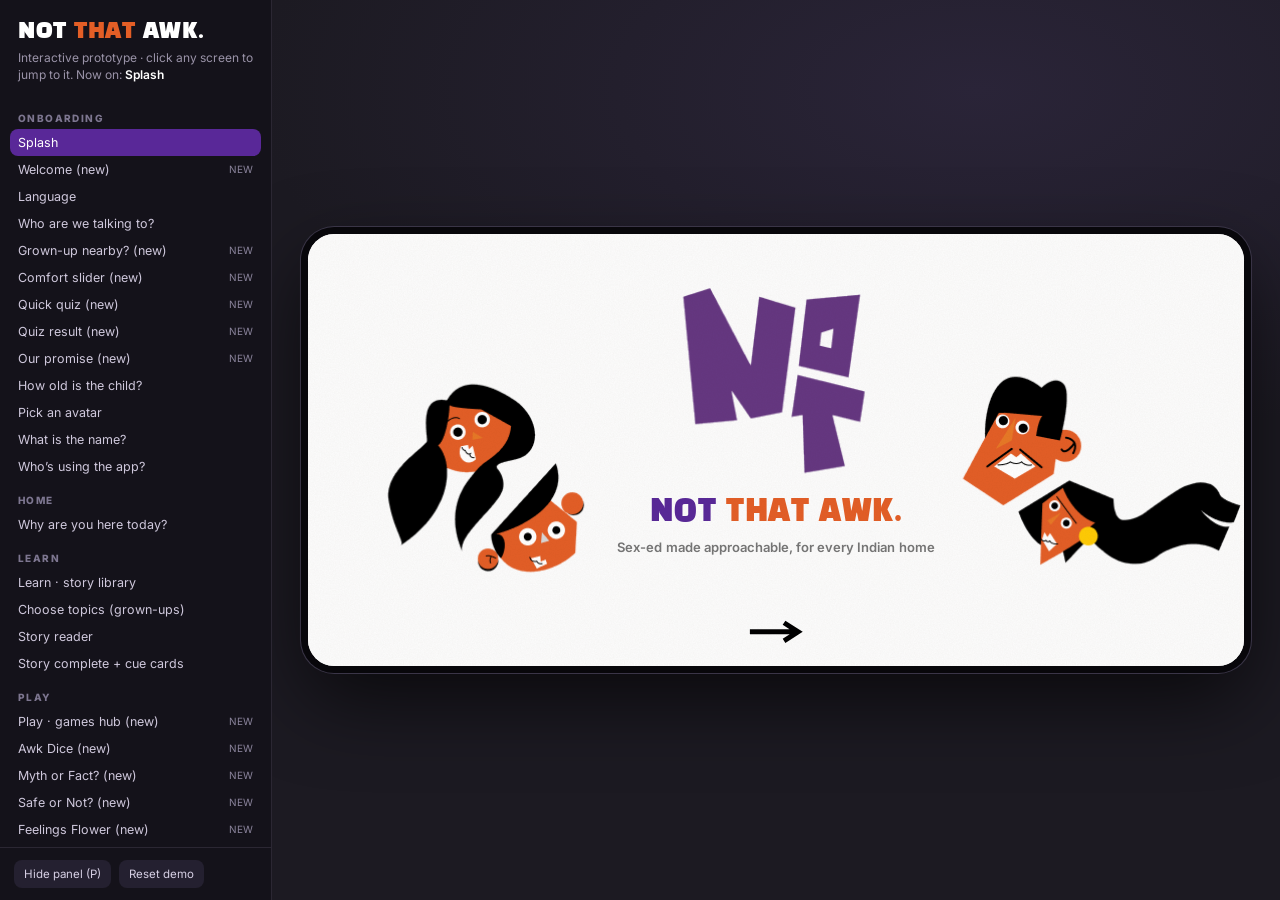
==== index.html @ 5b4c2b4b "Add interactive Not That Awk prototype: onboarding, learn, play, meet, grown-ups screens Co-Authored" ====
<!doctype html>
<html lang="en">
<head>
<meta charset="utf-8">
<meta name="viewport" content="width=device-width,initial-scale=1,viewport-fit=cover">
<title>Not That Awk — Prototype</title>
<meta name="description" content="Interactive prototype for Not That Awk: helping parents and kids talk about sex education without the awkward.">
<link rel="icon" href="assets/av_fox.png">
<link rel="stylesheet" href="css/app.css">
</head>
<body>
<div id="app">
  <aside id="side" aria-label="Screen index">
    <header>
      <b>NOT <i>THAT</i> AWK.</b>
      <p>Interactive prototype · click any screen to jump to it. Now on: <span id="curName" style="color:#fff;font-weight:600"></span></p>
    </header>
    <nav></nav>
    <footer><button id="sideHide">Hide panel (P)</button><button id="resetBtn">Reset demo</button></footer>
  </aside>
  <main id="viewport">
    <button id="sideToggle" aria-label="Show screen index">☰</button>
    <div id="device">
      <div id="stage">
        <div id="screens"></div>
        <div id="modal"></div>
        <div id="wipe"><i></i><i></i><i></i></div>
      </div>
    </div>
  </main>
</div>
<script src="js/data.js"></script>
<script src="js/app.js"></script>
<script src="js/games.js"></script>
<script>NTA_boot();</script>
</body>
</html>
---- css/app.css ----
/* ============ Fonts (bundled locally so the prototype works offline) ============ */
@font-face{font-family:'Black Han Sans';font-weight:400;font-display:swap;src:url(../fonts/black-han-sans-latin-400-normal.woff2) format('woff2')}
@font-face{font-family:'Inter';font-weight:400;font-display:swap;src:url(../fonts/inter-latin-400-normal.woff2) format('woff2')}
@font-face{font-family:'Inter';font-weight:600;font-display:swap;src:url(../fonts/inter-latin-600-normal.woff2) format('woff2')}
@font-face{font-family:'Inter';font-weight:800;font-display:swap;src:url(../fonts/inter-latin-800-normal.woff2) format('woff2')}
@font-face{font-family:'Mukta';font-weight:700;font-display:swap;src:url(../fonts/mukta-devanagari-700-normal.woff2) format('woff2');unicode-range:U+0900-097F,U+200C-200D,U+20B9}
@font-face{font-family:'Mukta';font-weight:800;font-display:swap;src:url(../fonts/mukta-devanagari-800-normal.woff2) format('woff2');unicode-range:U+0900-097F,U+200C-200D,U+20B9}

/* ============ Tokens (sampled from the Figma file) ============ */
:root{
  --purple:#592898;      /* PROFILE headings */
  --logo:#653781;        /* logo + tile purple */
  --orange:#e35e26;
  --yellow:#ffcb05;
  --olive:#9ca32f;
  --olive-d:#59662e;
  --cream:#ffecba;
  --peach:#fcd3c3;
  --sky:#96c5d1;
  --maroon:#ac2929;
  --pink:#ff7664;
  --slate:#647c8d;
  --navy:#434f64;
  --ink:#0b0b0b;
  --paper:#fcfcfc;
  --mute:#a0a0a0;
  --lilac:#ca97c2;
  --display:'Black Han Sans','Mukta','Noto Sans Devanagari','Nirmala UI',Impact,sans-serif;
  --body:'Inter','Mukta','Noto Sans Devanagari','Nirmala UI',system-ui,-apple-system,'Segoe UI',Arial,sans-serif;
}
*{box-sizing:border-box;-webkit-tap-highlight-color:transparent}
html,body{margin:0;height:100%;background:#1c1a22;color:var(--ink);font-family:var(--body);overflow:hidden;-webkit-user-select:none;user-select:none}
button{font:inherit;color:inherit;border:0;background:none;padding:0;cursor:pointer}
input{font:inherit}
img{-webkit-user-drag:none;user-drag:none}
[hidden]{display:none!important}
:focus-visible{outline:3px solid var(--purple);outline-offset:3px;border-radius:4px}

/* ============ Presenter shell ============ */
#app{position:fixed;inset:0;display:flex}
#side{width:272px;flex:none;background:#14121a;color:#e9e4f2;display:flex;flex-direction:column;border-right:1px solid #2b2733;z-index:20}
#side header{padding:18px 18px 10px}
#side header b{font-family:var(--display);font-weight:400;font-size:22px;color:#fff;letter-spacing:.5px}
#side header b i{font-style:normal;color:var(--orange)}
#side header p{margin:4px 0 0;font-size:12px;color:#9a93a8;line-height:1.4}
#side nav{flex:1;overflow:auto;padding:4px 10px 12px;scrollbar-width:thin;scrollbar-color:#3a3547 transparent}
#side h6{margin:14px 8px 5px;font-size:10px;letter-spacing:1.4px;text-transform:uppercase;color:#7d7690;font-weight:800}
#side nav button{display:flex;gap:8px;align-items:center;width:100%;text-align:left;padding:6px 8px;border-radius:8px;font-size:12.5px;color:#cfc8dc}
#side nav button:hover{background:#221f2b}
#side nav button.on{background:var(--purple);color:#fff}
#side nav button em{font-style:normal;font-size:10px;color:#8b849c;margin-left:auto}
#side nav button.on em{color:#d9c9f3}
#side footer{padding:12px 14px;border-top:1px solid #2b2733;display:flex;gap:8px;flex-wrap:wrap}
#side footer button{font-size:11.5px;padding:7px 10px;border-radius:8px;background:#242030;color:#d6cfe4}
#side footer button:hover{background:#2e2940}
#viewport{flex:1;position:relative;overflow:hidden;display:grid;place-items:center;
  background:radial-gradient(1200px 600px at 70% 10%,#2a2438 0,#1c1a22 60%)}
#sideToggle{position:absolute;left:10px;top:10px;z-index:30;width:36px;height:36px;border-radius:10px;background:#14121aee;color:#fff;display:none;place-items:center;font-size:18px}
.noside #side{display:none}
.noside #sideToggle{display:grid}

/* ============ Device + stage (932 x 430 landscape, like the Figma frames) ============ */
#device{position:absolute;left:50%;top:50%;width:932px;height:430px;margin:-215px 0 0 -466px;transform-origin:50% 50%}
#screens{position:absolute;inset:0;z-index:1}
#stage{position:absolute;inset:0;background:var(--paper);overflow:hidden;border-radius:26px;box-shadow:0 0 0 7px #08070b,0 0 0 8px #3a3547,0 30px 80px #000a}
#stage::after{content:"";position:absolute;inset:0;pointer-events:none;z-index:60;opacity:.55;mix-blend-mode:multiply;
  background-image:url("data:image/svg+xml;utf8,<svg xmlns='http://www.w3.org/2000/svg' width='220' height='220'><filter id='n'><feTurbulence type='fractalNoise' baseFrequency='.8' numOctaves='3' seed='4'/><feColorMatrix values='0 0 0 0 .55  0 0 0 0 .5  0 0 0 0 .45  0 0 0 .22 0'/></filter><rect width='100%' height='100%' filter='url(%23n)'/></svg>")}
.screen{position:absolute;inset:0;z-index:1;overflow:hidden}
.screen.enter>*{animation:rise .5s cubic-bezier(.2,.9,.25,1.2) both}
.screen.enter>*:nth-child(2){animation-delay:.04s}.screen.enter>*:nth-child(3){animation-delay:.08s}
.screen.enter>*:nth-child(4){animation-delay:.12s}.screen.enter>*:nth-child(5){animation-delay:.16s}
@keyframes rise{from{opacity:0;transform:translateY(14px) scale(.98)}to{opacity:1;transform:none}}
.bg-peach{background:var(--peach)}.bg-cream{background:var(--cream)}.bg-olive{background:var(--olive)}.bg-yellow{background:var(--yellow)}
.bg-purple{background:var(--logo)}.bg-orange{background:var(--orange)}.bg-sky{background:var(--sky)}.bg-navy{background:var(--navy)}
.abs{position:absolute}

/* shape wipe transition */
#wipe{position:absolute;inset:0;z-index:90;pointer-events:none;overflow:hidden}
#wipe i{position:absolute;top:-10%;bottom:-10%;width:46%;left:-60%;transform:skewX(-14deg)}
#wipe i:nth-child(1){background:var(--orange)}#wipe i:nth-child(2){background:var(--logo);width:52%}#wipe i:nth-child(3){background:var(--yellow);width:40%}
#wipe.in i{animation:wIn .34s cubic-bezier(.7,0,.3,1) forwards}
#wipe.in i:nth-child(2){animation-delay:.05s}#wipe.in i:nth-child(3){animation-delay:.1s}
#wipe.out i{animation:wOut .38s cubic-bezier(.7,0,.3,1) forwards}
#wipe.out i:nth-child(2){animation-delay:.04s}#wipe.out i:nth-child(3){animation-delay:.08s}
@keyframes wIn{from{left:-60%}to{left:30%}}
@keyframes wOut{from{left:30%}to{left:130%}}

/* ============ Type ============ */
.eyebrow{position:absolute;left:0;right:0;top:22px;text-align:center;pointer-events:none}
.eyebrow h2{margin:0;font:400 34px/1 var(--display);color:var(--purple);letter-spacing:.3px}
.eyebrow h3{margin:6px 0 0;font:400 24px/1.1 var(--display);color:var(--ink)}
.eyebrow h3 b{color:var(--orange);font-weight:400}
.eyebrow p{margin:5px 0 0;font:400 12px/1.2 var(--body);color:#8d8d8d}
.eyebrow.sm h2{font-size:28px}.eyebrow.sm h3{font-size:20px}
.disp{font-family:var(--display);font-weight:400}
.hindi .eyebrow h2,.hindi .eyebrow h3{font-weight:800}

/* top bar icons */
.ib{position:absolute;display:grid;place-items:center;z-index:5;transition:transform .15s}
.ib:hover{transform:scale(1.12) rotate(-4deg)}.ib:active{transform:scale(.92)}
.ib.gear{left:22px;top:20px;width:48px;height:48px}.ib.gear svg{width:44px;height:44px}
.ib.tr{right:24px;top:22px;width:44px;height:44px}
.ib.tr.close{right:26px;top:24px}.ib.tr svg{width:100%;height:100%}
.ib.back{left:22px;top:22px;width:54px;height:44px}
.ib.snd{right:24px;top:22px;width:54px;height:54px}
.chip{position:absolute;left:78px;top:8px;display:flex;align-items:center;gap:6px;z-index:5;text-align:left}
.chip img{height:62px;width:auto;display:block}
.chip b{font:400 34px/1 var(--display);color:var(--purple);letter-spacing:.5px}
.chip.sm img{height:44px}.chip.sm b{font-size:26px}

/* footer text buttons */
.foot{position:absolute;left:0;right:0;bottom:16px;display:flex;justify-content:center;gap:42px;z-index:6}
.foot button{font:400 21px/1 var(--display);letter-spacing:.5px;color:var(--purple);transition:transform .15s,opacity .2s}
.foot button.lt{color:var(--lilac)}
.foot button.dis{color:#a0a0a0;pointer-events:none}
.foot button:hover{transform:translateY(-2px) scale(1.05)}
.foot button.pulse:not(.dis){animation:pulseT 1.4s ease-in-out infinite}
@keyframes pulseT{50%{transform:scale(1.1)}}

/* pill / solid buttons */
.btn{display:inline-flex;align-items:center;justify-content:center;gap:8px;padding:12px 22px;border-radius:6px;font:400 18px/1 var(--display);color:#fff;background:var(--purple);letter-spacing:.4px;box-shadow:0 5px 0 #2f0f57;transition:transform .12s,box-shadow .12s}
.btn:hover{transform:translateY(-1px)}.btn:active{transform:translateY(4px);box-shadow:0 1px 0 #2f0f57}
.btn.or{background:var(--orange);box-shadow:0 5px 0 #9a3d12}.btn.or:active{box-shadow:0 1px 0 #9a3d12}
.btn.ol{background:var(--olive);box-shadow:0 5px 0 #5f6618}.btn.ol:active{box-shadow:0 1px 0 #5f6618}
.btn.ye{background:var(--yellow);color:var(--ink);box-shadow:0 5px 0 #b38d00}.btn.ye:active{box-shadow:0 1px 0 #b38d00}
.btn.ink{background:#2a2a2a;box-shadow:0 5px 0 #000}
.btn.ghost{background:#fff;color:var(--ink);box-shadow:0 0 0 2px var(--ink),0 5px 0 2px var(--ink)}
.btn.sm{padding:9px 14px;font-size:14px}
.btn[disabled],.btn.dis{opacity:.45;pointer-events:none}

/* hand-cut banner (orange parallelogram w/ white copy) */
.banner{position:absolute;background:var(--orange);color:#fff;font:800 16px/1.35 var(--body);text-align:center;display:grid;place-items:center;padding:14px 26px;z-index:3;filter:drop-shadow(0 6px 0 rgba(0,0,0,.08))}
.banner.b1{clip-path:polygon(7% 0,100% 0,100% 82%,0 100%)}
.banner.b2{clip-path:polygon(0 0,100% 12%,92% 100%,8% 86%)}
.banner.b3{clip-path:polygon(4% 0,96% 8%,100% 100%,0 88%)}
.banner.b4{clip-path:polygon(0 8%,100% 0,100% 100%,0 100%)}
.banner.b5{clip-path:polygon(0 0,100% 0,96% 100%,6% 92%)}

/* ============ Splash ============ */
.splash{background:var(--paper);cursor:pointer}
.splash .logo{left:372px;top:46px;width:190px;transform-origin:50% 60%;animation:logoPop 1s .2s cubic-bezier(.2,1.6,.4,1) both}
.splash .fl{left:70px;top:142px;width:215px;animation:flyL 1s .5s cubic-bezier(.2,1,.3,1.15) both}
.splash .fr{right:2px;top:134px;width:287px;animation:flyR 1s .6s cubic-bezier(.2,1,.3,1.15) both}
.splash .face{transition:transform .25s}
.splash .face:hover{animation:giggle .5s}
@keyframes flyL{from{transform:translate(-220px,40px) rotate(-30deg);opacity:0}}
@keyframes flyR{from{transform:translate(260px,-40px) rotate(30deg);opacity:0}}
@keyframes logoPop{from{transform:scale(.2) rotate(-20deg);opacity:0}}
@keyframes giggle{20%{transform:rotate(-6deg) scale(1.04)}50%{transform:rotate(5deg) scale(1.06)}80%{transform:rotate(-3deg)}}
.splash .tag{left:0;right:0;top:262px;text-align:center;font:400 30px/1 var(--display);color:var(--purple);animation:rise .8s 1.2s both;letter-spacing:.5px}
.splash .tag span{color:var(--orange)}
.splash .sub{left:0;right:0;top:304px;text-align:center;font:600 13px/1.3 var(--body);color:#767676;animation:rise .8s 1.4s both}
.splash .go{left:50%;bottom:22px;margin-left:-28px;width:56px;animation:nudge 1.2s 1.8s ease-in-out infinite}
@keyframes nudge{50%{transform:translateX(12px)}}
.confetti{position:absolute;inset:0;pointer-events:none;z-index:80;overflow:hidden}
.confetti i{position:absolute;top:-20px;width:12px;height:16px;animation:fall 1.8s cubic-bezier(.3,.6,.5,1) forwards}
@keyframes fall{to{transform:translate(var(--dx),480px) rotate(var(--r));opacity:.9}}

/* ============ Intro ============ */
.intro .art{position:absolute;bottom:44px;transition:all .6s cubic-bezier(.2,.9,.3,1.2)}
.intro .copy{position:absolute;left:60px;top:110px;width:400px}
.intro .copy h2{font:400 44px/1.02 var(--display);color:var(--purple);margin:0 0 14px}
.intro .copy h2 em{font-style:normal;color:var(--orange)}
.intro .copy p{font:600 17px/1.45 var(--body);color:#333;margin:0;max-width:370px}
.dots{display:flex;gap:7px;position:absolute;left:0;right:0;bottom:62px;justify-content:center;z-index:5}
.dots i{width:12px;height:9px;border-radius:50%;background:#fff;box-shadow:0 0 0 1.5px rgba(0,0,0,.08);transition:.3s}
.dots i.on{background:var(--orange);width:22px;border-radius:6px}
.dots.dk i{background:#e6e0ee}.dots.dk i.on{background:var(--purple)}

/* ============ Language ============ */
.langs{position:absolute;left:96px;right:96px;top:116px;display:grid;grid-template-columns:repeat(5,1fr);gap:20px 22px}
.lang{height:92px;background:#fff;border:1px solid #bdbdbd;font:400 26px/1 var(--display);color:var(--ink);display:grid;place-items:center;position:relative;transition:transform .15s,box-shadow .15s;font-weight:400}
.lang small{position:absolute;bottom:7px;left:0;right:0;text-align:center;font:600 10px var(--body);color:#9a9a9a;letter-spacing:.3px}
.lang:hover{transform:translateY(-3px) rotate(-1deg);box-shadow:0 8px 0 var(--cream)}
.lang.on{background:var(--cream);border:2px solid var(--ink);box-shadow:6px 6px 0 var(--orange)}
.lang.on::after{content:"";position:absolute;right:-12px;top:-12px;width:30px;height:30px;border-radius:50%;background:var(--olive-d) url("data:image/svg+xml;utf8,<svg xmlns='http://www.w3.org/2000/svg' viewBox='0 0 24 24'><path d='M5 13l4 4L19 7' fill='none' stroke='white' stroke-width='3.4' stroke-linecap='round' stroke-linejoin='round'/></svg>") center/20px no-repeat}

/* ============ Who ============ */
.who3{position:absolute;left:0;right:0;top:104px;display:flex;justify-content:center;gap:56px}
.who{width:158px;text-align:center;position:relative;transition:transform .2s}
.who .box{width:157px;height:157px;border:.5px solid #8e8e8e;position:relative;margin:0 auto;transition:.2s;background:rgba(255,255,255,.4)}
.who .box img{position:absolute;max-width:none}
.who h4{margin:12px 0 4px;font:400 24px/1 var(--display)}
.who p{margin:0;font:400 11.5px/1.25 Arial,var(--body);color:#a0a0a0}
.who:hover{transform:translateY(-4px)}
.who.on .box{border:2.5px solid var(--ink);background:var(--cream);box-shadow:7px 7px 0 var(--orange)}
.who.on h4{color:var(--purple)}
.who:hover img{animation:giggle .6s}

/* ============ Why (hub) ============ */
.tiles{position:absolute;left:0;right:0;top:104px;display:flex;justify-content:center;gap:56px}
.tile{width:157px;text-align:center;position:relative;transition:transform .2s}
.tile .face{height:157px;position:relative;display:grid;align-items:end;justify-content:center;color:#fff;transition:.2s}
.tile .face h4{margin:0 0 14px;font:400 24px/1 var(--display);letter-spacing:.5px}
.tile .face img{position:absolute;max-width:none;transition:transform .35s cubic-bezier(.2,1.6,.4,1)}
.tile:hover{transform:translateY(-5px) rotate(-1.2deg)}
.tile:hover .face img{transform:scale(1.07) rotate(3deg)}
.tile.on .face{box-shadow:0 0 0 3px var(--ink),8px 8px 0 3px var(--ink)}
.tile p{margin:12px 0 0;font:400 11.5px/1.3 Arial,var(--body);color:#9b9b9b;padding:0 6px}
.tile.t-play .face{background:var(--orange)}.tile.t-learn .face{background:var(--logo)}.tile.t-meet .face{background:var(--yellow)}
.tile.t-meet .face h4{color:#fff}
.tile.t-game .face{background:var(--olive)}
.who-line{position:absolute;left:0;right:0;bottom:48px;text-align:center;font:600 12px var(--body);color:#8a8a8a}
.statpills{position:absolute;right:20px;bottom:18px;display:flex;gap:8px;z-index:6}
.stat{display:flex;align-items:center;gap:5px;padding:5px 10px;border-radius:99px;background:#fff;box-shadow:0 0 0 1.5px var(--ink);font:800 12px var(--body)}
.stat svg{width:15px;height:15px}

/* ============ Age carousel ============ */
.car{position:absolute;left:0;right:0;top:112px;height:250px}
.car .it{position:absolute;left:50%;top:0;width:334px;margin-left:-167px;transition:transform .5s cubic-bezier(.25,1,.3,1),opacity .4s,filter .4s;cursor:pointer}
.car .it.sd{opacity:.9}
.car .nv{position:absolute;top:92px;width:38px;height:38px;border-radius:50%;background:#fff;box-shadow:0 0 0 1px var(--ink);display:grid;place-items:center;z-index:5;transition:transform .15s}
.car .nv:hover{transform:scale(1.15)}
.car .nv.l{left:222px}.car .nv.r{right:222px}
.car .nv svg{width:18px;height:18px}
.agec{position:relative;width:334px;height:234px}
.agec>img{position:absolute;left:0;top:0;width:334px}
.agec.a79 .cardbox{position:absolute;left:0;top:5px;width:334px;height:185px;background:#fff;border:1px solid #111;overflow:hidden}
.agec.a79 .cardbox b{position:absolute;top:8px;left:0;right:0;text-align:center;font:400 14px var(--display);color:var(--orange);letter-spacing:.3px}
.agec.a79 .cardbox .gr{position:absolute;left:0;right:0;bottom:0;height:20px;background:var(--orange);opacity:.9}
.agec.a79>img{left:57px;top:8px;width:220px;z-index:2;max-width:none}
.agec .ring{position:absolute;left:-4px;top:1px;width:342px;height:194px;border:2.5px solid var(--ink);pointer-events:none;opacity:0;transition:.3s}
.it.cur .agec .ring{opacity:1}
.it:not(.cur) .agec{filter:saturate(.85)}

/* ============ Avatars ============ */
.avgrid{position:absolute;left:50%;top:150px;width:700px;margin-left:-350px;display:grid;grid-template-columns:repeat(6,1fr);gap:14px 8px;align-items:end}
.av{height:96px;display:grid;place-items:end center;position:relative;transition:transform .2s cubic-bezier(.2,1.6,.4,1)}
.av img{max-height:92px;max-width:98px;display:block;transition:.2s}
.av:hover{transform:translateY(-6px) rotate(-3deg)}
.av.on{transform:translateY(-8px) scale(1.18)}
.av.on::after{content:"";position:absolute;right:2px;top:-4px;width:26px;height:26px;border-radius:50%;background:var(--olive-d) url("data:image/svg+xml;utf8,<svg xmlns='http://www.w3.org/2000/svg' viewBox='0 0 24 24'><path d='M5 13l4 4L19 7' fill='none' stroke='white' stroke-width='3.4' stroke-linecap='round' stroke-linejoin='round'/></svg>") center/17px no-repeat;box-shadow:0 0 0 2px #fff}
.av.on img{filter:drop-shadow(5px 5px 0 var(--yellow))}
.agetag{margin-top:8px;font:400 15px/1 var(--display);color:var(--olive);letter-spacing:1px}

/* ============ Name ============ */
.namebox{position:absolute;left:50%;top:128px;width:560px;margin-left:-280px}
.namebox input{width:100%;height:46px;border:1px solid #8e8e8e;background:#fff;text-align:center;font:400 26px var(--display);color:var(--ink);outline:none;transition:.2s}
.namebox input:focus{border-color:var(--purple);box-shadow:6px 6px 0 var(--yellow)}
.namebox .cnt{text-align:right;font:600 11px var(--body);color:var(--lilac);margin-top:5px}
.namebox .hint{text-align:center;font:600 12.5px/1.4 var(--body);color:#7d7d7d;margin-top:10px}
.sugg{display:flex;gap:8px;justify-content:center;margin-top:16px;flex-wrap:wrap}
.sugg button{padding:8px 14px;border-radius:99px;background:var(--cream);font:400 14px var(--display);box-shadow:0 0 0 1.5px var(--ink);transition:.15s}
.sugg button:hover{transform:translateY(-2px) rotate(-2deg);background:var(--yellow)}
.dice-btn{margin:16px auto 0;display:flex}

/* ============ Who's using ============ */
.users{position:absolute;left:50%;top:118px;width:550px;margin-left:-275px;display:grid;grid-template-columns:repeat(5,1fr);gap:8px 18px}
.u{position:relative;text-align:center}
.u .sq{width:94px;height:80px;border:1px solid #c4c4c4;background:#fff;display:grid;place-items:end center;position:relative;transition:.2s}
.u .sq img{max-height:76px;max-width:96px}
.u .nm{height:26px;margin-top:6px;width:94px;background:var(--cream);color:var(--cream);font:700 13px/26px Mukta,var(--body);letter-spacing:.2px}
.u.f .nm{color:#fff}
.u.f:nth-child(1) .nm{background:var(--orange)}.u.f:nth-child(2) .nm{background:var(--olive)}.u.f:nth-child(3) .nm{background:var(--logo)}
.u.f:nth-child(4) .nm{background:var(--navy)}.u.f:nth-child(5) .nm{background:var(--maroon)}
.u.f .sq:hover{transform:translateY(-4px) rotate(-2deg);box-shadow:5px 5px 0 var(--yellow)}
.u.f.on .sq{box-shadow:0 0 0 3px var(--ink),6px 6px 0 3px var(--orange)}
.u .x{position:absolute;right:-6px;top:-8px;width:22px;height:22px;background:#fff;border:1.5px solid #000;display:grid;place-items:center;z-index:2}
.u .x svg{width:14px;height:14px}
.u.add .sq{cursor:pointer}.u.add .sq span{font:400 68px/1 var(--display);color:var(--orange);align-self:center}
.u.add:hover .sq{background:var(--cream)}

/* ============ Topic manager (v3) ============ */
.tm-cards{position:absolute;left:26px;top:128px;display:flex;gap:26px}
.tc{width:198px;height:200px;position:relative;color:#fff;text-align:left;padding:18px 16px;transition:transform .25s cubic-bezier(.2,1.5,.4,1),filter .3s;transform:rotate(var(--rot,0deg));box-shadow:0 8px 0 rgba(0,0,0,.08)}
.tc:hover{transform:rotate(0) translateY(-5px) scale(1.03);z-index:3}
.tc h5{margin:0;font:400 21px/1.08 var(--display);letter-spacing:.2px;text-shadow:0 2px 0 rgba(0,0,0,.12);max-width:150px}
.tc .wm{position:absolute;right:6px;bottom:6px;width:90px;opacity:.22;mix-blend-mode:multiply;filter:grayscale(.3)}
.tc .pv{position:absolute;left:14px;bottom:14px;border:1px solid #fff;color:#fff;padding:6px 10px;font:600 11px var(--body);display:flex;gap:6px;align-items:center;background:rgba(255,255,255,.08)}
.tc .pv:hover{background:#fff;color:var(--ink)}
.tc .ck{position:absolute;right:-12px;top:-14px;width:38px;height:38px;border-radius:50%;background:var(--olive-d);display:grid;place-items:center;box-shadow:0 0 0 3px #fff;transition:.2s}
.tc .ck svg{width:22px}
.tc.z-identity{background:var(--olive)}.tc.z-emotions{background:var(--orange)}.tc.z-friendship{background:var(--logo)}.tc.z-body{background:var(--yellow);color:var(--ink)}.tc.z-boundaries{background:var(--navy)}
.tc.z-body h5{text-shadow:none}.tc.z-body .pv{border-color:var(--ink);color:var(--ink)}
.tc.off{background:#9a9a9a!important;filter:saturate(0)}
.tc.off .ck{background:#fff;box-shadow:0 0 0 2px #888}.tc.off .ck svg{display:none}
.tc .lk{position:absolute;right:34px;top:10px;font:800 10px var(--body);background:rgba(0,0,0,.28);padding:3px 7px;border-radius:99px}
.zones{position:absolute;right:26px;top:128px;width:176px;display:flex;flex-direction:column;gap:4px}
.zones button{display:flex;gap:10px;align-items:center;text-align:left;font:600 13.5px var(--body);color:#707070;padding:8px 12px;transition:.2s}
.zones button svg{width:18px;height:18px;flex:none}
.zones button:hover{color:var(--purple);transform:translateX(-3px)}
.zones button.on{background:var(--purple);color:#fff;box-shadow:0 4px 0 #2f0f57}
.zones .all{font:600 14px var(--body);color:var(--purple);padding-left:12px;margin-bottom:6px;text-decoration:none}
.zones .all.on{background:none;color:var(--orange);box-shadow:none}
.tm-pager{position:absolute;left:26px;top:344px;display:flex;gap:8px;align-items:center;font:600 11px var(--body);color:#888}

/* modal */
#modal{position:absolute;inset:0;z-index:70;display:none;background:rgba(0,0,0,.55);animation:fade .2s}
#modal.on{display:block}
@keyframes fade{from{opacity:0}}
.sheet{position:absolute;background:#fff;box-shadow:0 20px 60px #0008;animation:pop .35s cubic-bezier(.2,1.5,.4,1) both}
@keyframes pop{from{transform:scale(.88) translateY(20px);opacity:0}}
.sheet .x{position:absolute;left:18px;top:14px;width:50px;height:50px;z-index:3}
.pv-l{position:absolute;left:20px;top:84px;width:330px}
.pv-l h4{margin:0 0 10px;font:400 26px/1.08 var(--display)}
.pv-l p{margin:0 0 14px;font:400 11px/1.45 Arial,var(--body);color:#9b9b9b}
.tags{display:flex;gap:8px;margin-bottom:14px}
.tags span{border:1px solid #444;padding:5px 11px;font:600 11.5px var(--body);text-transform:uppercase;display:flex;gap:5px;align-items:center;letter-spacing:.3px}
.tags svg{width:13px;height:13px}
.pv-l .big{width:100%;height:60px;font:600 17px var(--body);color:#fff;background:#2a2a2a;display:flex;gap:10px;align-items:center;justify-content:center;box-shadow:0 8px 14px rgba(0,0,0,.25);transition:.15s}
.pv-l .big.en{background:var(--olive)}
.pv-l .big:hover{transform:translateY(-2px)}
.pv-l .note{margin-top:12px;text-align:center;font:400 12px var(--body);color:#777}
.pv-r{position:absolute;left:380px;top:28px;width:474px;height:316px;border:1px solid #000;background:#fff;overflow:hidden}
.pv-r>b{position:absolute;left:12px;top:10px;font:800 12px var(--body);color:#aaa;letter-spacing:.8px;display:flex;gap:6px;align-items:center;z-index:2}
.pv-r .ms{position:absolute;inset:34px 0 0 0;background:#f3eee6;overflow:hidden;display:grid;place-items:center}
.pv-r .mini{width:932px;height:430px;transform:scale(.5);transform-origin:50% 50%;position:relative;flex:none;margin:-107px -229px}
.pv-r .chev{position:absolute;right:20px;bottom:10px;width:34px;height:24px;z-index:3;transition:.15s}
.pv-r .chev:hover{transform:translateY(3px)}

/* ============ Learn carousel ============ */
.lcar{position:absolute;left:0;right:0;top:158px;height:240px}
.lc{position:absolute;left:50%;top:0;width:328px;height:184px;margin-left:-164px;transition:transform .5s cubic-bezier(.25,1,.3,1),opacity .4s;cursor:pointer}
.lc .thw{position:absolute;inset:0;border:1.5px solid var(--ink);overflow:hidden;background:var(--peach)}
.lc .th{position:absolute;inset:0;display:grid;place-items:center}
.lc .th img{max-height:100%;max-width:none;transition:transform .5s}
.lc.cur:hover .th img{transform:scale(1.06) rotate(1deg)}
.lcq{position:absolute;left:50%;top:-34px;width:420px;margin-left:-210px;text-align:center;font:800 14px/1.25 var(--body);opacity:0;transition:.3s}
.lc .q{position:absolute;left:0;right:0;top:-44px}
.lc-cap{position:absolute;left:-30px;right:-30px;text-align:center;font:800 14px/1.2 var(--body);top:-36px;height:32px;display:flex;align-items:flex-end;justify-content:center;transition:.3s}
.lc.cur .lc-cap{color:#000}.lc:not(.cur) .lc-cap{color:#555;font-size:13px}
.lc .lk2{position:absolute;inset:0;display:grid;place-items:center;background:rgba(40,30,60,.62);color:#fff;font:400 17px var(--display);text-align:center;z-index:2;padding:0 40px}
.lcar .nv{position:absolute;top:70px;width:38px;height:38px;border-radius:50%;background:#fff;box-shadow:0 0 0 1px var(--ink);display:grid;place-items:center;z-index:6;transition:transform .15s}
.lcar .nv:hover{transform:scale(1.15)}.lcar .nv.l{left:220px}.lcar .nv.r{right:220px}
.lcar .nv svg{width:18px}
.learn-actions{position:absolute;left:0;right:0;bottom:16px;display:flex;justify-content:center;gap:16px;z-index:6}
.pills{position:absolute;left:0;right:0;top:82px;display:flex;gap:8px;justify-content:center;z-index:4}
.pills button{padding:6px 12px;border-radius:99px;font:700 11.5px var(--body);background:#fff;box-shadow:0 0 0 1.5px #cfc8dc;color:#555;transition:.2s}
.pills button:hover{box-shadow:0 0 0 1.5px var(--purple);color:var(--purple)}
.pills button.on{background:var(--purple);color:#fff;box-shadow:0 3px 0 #2f0f57}

/* ============ Story reader ============ */
.story{background:var(--peach)}
.story .stg{position:absolute;inset:0;overflow:hidden}
.sl{position:absolute;inset:0;transition:transform .55s cubic-bezier(.25,1,.3,1),opacity .4s}
.sl .art{position:absolute;bottom:26px;z-index:2;transform-origin:50% 100%}
.sl.act .art{animation:artIn .8s cubic-bezier(.2,1.3,.4,1) both}
.sl.act .art.sway{animation:artIn .8s cubic-bezier(.2,1.3,.4,1) both,sway 4.5s 1s ease-in-out infinite}
@keyframes artIn{from{transform:translateY(40px) scale(.94);opacity:0}}
@keyframes sway{50%{transform:rotate(1.4deg) translateY(-3px)}}
.sl .banner{animation:none}
.sl.act .banner{animation:bnIn .6s .15s cubic-bezier(.2,1.4,.4,1) both}
@keyframes bnIn{from{transform:translateX(-60px) skewX(-10deg);opacity:0}}
.sl .banner.right{animation-name:bnInR}
@keyframes bnInR{from{transform:translateX(60px) skewX(10deg);opacity:0}}
.story .ib.snd.on svg path.w{animation:wave .8s infinite alternate}
@keyframes wave{to{opacity:.2}}
.s-next{position:absolute;right:20px;top:50%;margin-top:-22px;width:44px;height:44px;border-radius:50%;background:#fff;box-shadow:0 0 0 2px var(--ink);display:grid;place-items:center;z-index:8;animation:nudgeR 1.4s infinite}
.s-next svg{width:20px}
.s-prev{position:absolute;left:20px;top:50%;margin-top:-22px;width:44px;height:44px;border-radius:50%;background:#fff;box-shadow:0 0 0 2px var(--ink);display:grid;place-items:center;z-index:8}
.s-prev svg{width:20px}
@keyframes nudgeR{50%{transform:translateX(7px)}}
.hint-tap{position:absolute;left:0;right:0;bottom:46px;text-align:center;font:800 11.5px var(--body);color:var(--orange);letter-spacing:.5px;z-index:4}

/* interactive widgets within stories */
.swatches{position:absolute;display:flex;flex-wrap:wrap;gap:10px;width:260px;z-index:4}
.sw{width:46px;height:46px;transform:rotate(var(--r,0deg));box-shadow:0 5px 0 rgba(0,0,0,.18);transition:.2s cubic-bezier(.2,1.6,.4,1)}
.sw:hover{transform:rotate(0) scale(1.14)}.sw.used{opacity:.35;transform:scale(.8)}
.fl-svg{position:absolute}
.fl-svg .pt{transition:fill .35s,transform .45s cubic-bezier(.2,1.8,.4,1);transform-box:fill-box;transform-origin:50% 100%}
.fl-svg .pt.empty{fill:#fff6;stroke:#fff;stroke-dasharray:6 5;stroke-width:2.5}
.fl-svg .pt.pop{transform:scale(1.18) rotate(4deg)}
.choice{position:absolute;display:flex;flex-direction:column;gap:12px;z-index:4;width:290px}
.choice button{padding:14px 18px;background:#fff;font:700 15px var(--body);text-align:left;box-shadow:0 0 0 2px var(--ink),5px 5px 0 var(--ink);transition:.15s}
.choice button:hover{transform:translate(-2px,-2px);box-shadow:0 0 0 2px var(--ink),7px 7px 0 var(--orange)}
.choice button.ok{background:var(--olive);color:#fff;box-shadow:0 0 0 2px var(--ink),5px 5px 0 var(--olive-d)}
.choice button.no{background:#e8e8e8;color:#777;box-shadow:0 0 0 2px #aaa}
.fb{position:absolute;z-index:4;width:300px;background:#fff;padding:14px 16px;font:600 13.5px/1.45 var(--body);box-shadow:0 0 0 2px var(--ink),6px 6px 0 var(--yellow);animation:pop .4s both}

/* story complete / cue cards */
.done .stars{position:absolute;left:0;right:0;top:82px;display:flex;justify-content:center;gap:12px}
.done .stars svg{width:62px;height:62px;animation:starIn .7s cubic-bezier(.2,1.8,.4,1) both}
.done .stars svg:nth-child(2){animation-delay:.18s;width:76px;height:76px;margin-top:-10px}.done .stars svg:nth-child(3){animation-delay:.36s}
@keyframes starIn{from{transform:scale(0) rotate(-120deg)}}
.cue{position:absolute;width:230px;min-height:150px;padding:16px 16px 14px;color:#fff;font:700 14px/1.4 var(--body);transform:rotate(var(--r,-2deg));box-shadow:0 8px 0 rgba(0,0,0,.12);transition:transform .3s cubic-bezier(.2,1.5,.4,1)}
.cue small{display:block;font:400 11px var(--display);letter-spacing:1px;opacity:.8;margin-bottom:8px;text-transform:uppercase}
.cue:hover{transform:rotate(0) translateY(-6px)}
.cue.c-or{background:var(--orange)}.cue.c-pu{background:var(--logo)}.cue.c-ol{background:var(--olive)}.cue.c-ye{background:var(--yellow);color:var(--ink)}

/* ============ Play ============ */
.ph-grid{position:absolute;left:0;right:0;top:104px;display:flex;justify-content:center;gap:22px}
.pg{width:136px;height:218px;position:relative;color:#fff;padding:14px 12px;text-align:left;transition:transform .25s cubic-bezier(.2,1.5,.4,1);box-shadow:0 8px 0 rgba(0,0,0,.1);transform:rotate(var(--r,0deg))}
.pg:hover{transform:rotate(0) translateY(-8px) scale(1.04)}
.pg h5{margin:0;font:400 18.5px/1.05 var(--display)}
.pg p{margin:6px 0 0;font:600 10.5px/1.3 var(--body);opacity:.92}
.pg .ic{position:absolute;left:0;right:0;bottom:8px;display:grid;place-items:center}.pg .ic svg{width:74px;height:auto}
.pg .tg{position:absolute;right:8px;top:8px;font:800 9px var(--body);background:rgba(0,0,0,.25);padding:3px 7px;border-radius:99px;letter-spacing:.5px}
.pg.ye{color:var(--ink)}.pg.ye .tg{background:rgba(0,0,0,.12)}
.ph-bar{position:absolute;left:30px;right:30px;bottom:56px;display:flex;gap:14px;justify-content:center}
.ph-bar button{display:flex;align-items:center;gap:10px;padding:9px 16px;background:#fff;box-shadow:0 0 0 2px var(--ink),4px 4px 0 var(--ink);font:700 13px var(--body);transition:.15s}
.ph-bar button:hover{transform:translate(-2px,-2px);box-shadow:0 0 0 2px var(--ink),6px 6px 0 var(--orange)}
.ph-bar svg{width:20px;height:20px}

/* dice game */
.dice-wrap{position:absolute;left:70px;top:112px;width:260px;height:260px;perspective:900px;display:grid;place-items:center}
.cube{width:130px;height:130px;position:relative;transform-style:preserve-3d;transition:transform 1.4s cubic-bezier(.15,.8,.2,1)}
.cube .f{position:absolute;inset:0;border:2px solid #4c5420;display:grid;place-items:center;color:#fff;backface-visibility:visible;font:400 15px var(--display);text-align:center;background:var(--olive);overflow:hidden}
.cube .f::before{content:"";position:absolute;inset:0;background:conic-gradient(from 20deg at 30% 30%,transparent 0 20%,#ffffff18 20% 40%,transparent 40% 70%,#0001 70%)}
.cube .f i{position:absolute;background:var(--yellow);clip-path:polygon(10% 40%,60% 0,100% 50%,50% 100%);opacity:.95}
.cube .f span{position:relative;z-index:2;text-shadow:0 2px 0 #0004;padding:0 6px}
.cube .f.f1{transform:rotateY(0) translateZ(65px)}.cube .f.f2{transform:rotateY(90deg) translateZ(65px)}
.cube .f.f3{transform:rotateY(180deg) translateZ(65px)}.cube .f.f4{transform:rotateY(-90deg) translateZ(65px)}
.cube .f.f5{transform:rotateX(90deg) translateZ(65px)}.cube .f.f6{transform:rotateX(-90deg) translateZ(65px)}
.shadow{position:absolute;left:100px;top:344px;width:130px;height:16px;background:radial-gradient(#0004,transparent 70%);border-radius:50%}
.card-area{position:absolute;left:360px;top:108px;width:520px;height:270px;perspective:1000px}
.flip{position:absolute;inset:0;transform-style:preserve-3d;transition:transform .8s cubic-bezier(.2,1.2,.3,1)}
.flip.on{transform:rotateY(180deg)}
.flip>div{position:absolute;inset:0;backface-visibility:hidden;padding:26px 30px}
.flip .bk{background:var(--orange);display:grid;place-items:center;color:#fff;text-align:center;box-shadow:0 10px 0 #9a3d12}
.flip .bk b{display:block;font:400 54px/1 var(--display)}
.flip .bk span{font:700 14px var(--body);opacity:.9}
.flip .fr{transform:rotateY(180deg);background:#fff;box-shadow:0 0 0 3px var(--ink),10px 10px 0 3px var(--yellow);display:flex;flex-direction:column}
.flip .fr small{font:400 13px var(--display);letter-spacing:1.4px;color:var(--olive)}
.flip .fr p{margin:10px 0 0;font:800 22px/1.3 var(--body);color:var(--ink);flex:1}
.flip .fr .acts{display:flex;gap:10px;justify-content:flex-end}
.meter{display:flex;gap:6px;align-items:center;font:700 12px var(--body);color:#666}
.meter button{font-size:22px;filter:grayscale(1) opacity(.5);transition:.15s}
.meter button.on,.meter button:hover{filter:none;transform:scale(1.25)}
.roll-hint{position:absolute;left:70px;width:260px;text-align:center;top:372px;font:400 15px var(--display);color:var(--purple);letter-spacing:.5px}
.lvl{position:absolute;left:360px;top:80px;font:700 11.5px var(--body);color:#777;display:flex;gap:6px;align-items:center}
.lvl b{background:var(--purple);color:#fff;padding:3px 9px;border-radius:99px;font-weight:800}

/* quiz games (myth/fact + safe/not) */
.qz-card{position:absolute;left:50%;top:106px;width:420px;margin-left:-210px;min-height:140px;background:#fff;padding:22px 26px;text-align:center;font:800 21px/1.3 var(--body);box-shadow:0 0 0 3px var(--ink),9px 9px 0 3px var(--yellow);transform:rotate(-1deg);transition:transform .45s cubic-bezier(.2,1.4,.4,1),opacity .3s}
.qz-card.out{transform:translateX(120%) rotate(18deg);opacity:0}.qz-card.outl{transform:translateX(-120%) rotate(-18deg);opacity:0}
.qz-card small{display:block;font:400 12px var(--display);letter-spacing:1.5px;color:var(--olive);margin-bottom:8px}
.qz-act{position:absolute;left:0;right:0;top:290px;display:flex;justify-content:center;gap:60px}
.qz-act .btn{min-width:170px;font-size:22px;padding:16px 22px}
.qz-fb{position:absolute;left:50%;top:106px;width:480px;margin-left:-240px;padding:22px 26px;color:#fff;z-index:6;animation:pop .45s cubic-bezier(.2,1.6,.4,1) both}
.qz-fb h4{margin:0 0 8px;font:400 36px/1 var(--display)}
.qz-fb p{margin:0 0 14px;font:700 15px/1.45 var(--body)}
.qz-fb.good{background:var(--olive);box-shadow:8px 8px 0 var(--olive-d)}.qz-fb.bad{background:var(--orange);box-shadow:8px 8px 0 #9a3d12}.qz-fb.tell{background:var(--logo);box-shadow:8px 8px 0 #2f0f57}
.prog{position:absolute;left:0;right:0;top:84px;display:flex;justify-content:center;gap:6px}
.prog i{width:34px;height:7px;background:#e8e2ef;transform:skewX(-20deg);transition:.3s}.prog i.on{background:var(--orange)}.prog i.ok{background:var(--olive)}
.trust{position:absolute;left:0;right:0;top:342px;text-align:center;font:700 12px var(--body);color:#777}

/* emotion flower */
.ef{position:absolute;left:36px;top:70px;width:360px;height:360px}
.ef-panel{position:absolute;left:420px;top:108px;width:470px;min-height:230px;color:#fff;padding:22px 26px;animation:pop .35s both}
.ef-panel h4{margin:0 0 4px;font:400 40px/1 var(--display)}
.ef-panel .row{margin-top:12px;font:700 14px/1.4 var(--body)}
.ef-panel .row b{display:block;font:400 12px var(--display);letter-spacing:1.4px;opacity:.75;text-transform:uppercase;margin-bottom:2px}
.ef-empty{position:absolute;left:430px;top:140px;width:440px;text-align:center;font:400 28px/1.15 var(--display);color:var(--purple)}
.ef-empty small{display:block;margin-top:12px;font:600 13px/1.4 var(--body);color:#777}

/* sticker book */
.sbook{position:absolute;left:60px;right:60px;top:106px;display:grid;grid-template-columns:repeat(6,1fr);gap:16px 10px}
.stk{height:110px;background:#fff;box-shadow:0 0 0 1.5px #d5d0dd;display:grid;place-items:center;position:relative;transform:rotate(var(--r,0deg));transition:.25s cubic-bezier(.2,1.5,.4,1)}
.stk img{max-height:78px;max-width:84px}
.stk.lock img{filter:brightness(0) opacity(.12)}
.stk.lock::after{content:"?";position:absolute;font:400 34px var(--display);color:#d5d0dd}
.stk.got{box-shadow:0 0 0 2.5px var(--ink),5px 5px 0 var(--yellow)}
.stk.got:hover{transform:rotate(0) scale(1.1) translateY(-4px)}
.stk small{position:absolute;bottom:4px;left:0;right:0;text-align:center;font:700 9.5px var(--body);color:#888}
.sb-meter{position:absolute;left:60px;right:60px;top:78px;display:flex;align-items:center;gap:10px;font:700 12px var(--body);color:#555}
.sb-meter .bar{flex:1;height:10px;background:#eee;position:relative;transform:skewX(-20deg)}
.sb-meter .bar i{position:absolute;left:0;top:0;bottom:0;background:var(--orange);transition:width .8s}

/* challenge */
.chal{position:absolute;left:60px;top:106px;width:420px;background:var(--yellow);padding:22px 24px;box-shadow:8px 8px 0 var(--ink);transform:rotate(-1deg)}
.chal small{font:400 13px var(--display);letter-spacing:1.4px;color:#7a5f00}
.chal h4{margin:6px 0 8px;font:400 30px/1.05 var(--display)}
.chal p{margin:0;font:700 14px/1.45 var(--body)}
.days{position:absolute;left:520px;top:110px;width:360px;display:grid;gap:10px}
.day{display:flex;align-items:center;gap:12px;padding:12px 14px;background:#fff;box-shadow:0 0 0 2px var(--ink);font:700 14px var(--body);text-align:left;transition:.2s}
.day i{width:28px;height:28px;border:2px solid var(--ink);display:grid;place-items:center;flex:none;transition:.2s;font-style:normal}
.day.on{background:var(--olive);color:#fff}.day.on i{background:#fff;color:var(--olive-d)}
.day:hover{transform:translateX(4px)}

/* ============ Meet ============ */
.mh{position:absolute;left:0;right:0;top:104px;display:flex;justify-content:center;gap:26px}
.mt{width:220px;height:216px;position:relative;text-align:left;color:#fff;padding:14px;box-shadow:0 8px 0 rgba(0,0,0,.1);transition:.25s cubic-bezier(.2,1.5,.4,1);transform:rotate(var(--r,0deg));overflow:hidden}
.mt:hover{transform:rotate(0) translateY(-8px)}
.mt h5{margin:0;font:400 22px/1.05 var(--display)}
.mt p{margin:6px 0 0;font:600 11.5px/1.35 var(--body);opacity:.95;max-width:190px}
.mt .tg{position:absolute;right:8px;top:8px;font:800 9px var(--body);background:rgba(0,0,0,.25);padding:3px 7px;border-radius:99px}
.mt .ic{position:absolute;right:8px;bottom:6px;display:flex;align-items:flex-end}
.mt.ye{color:var(--ink)}
/* chat */
.chat{position:absolute;left:250px;right:26px;top:84px;bottom:58px;display:flex;flex-direction:column}
.log{flex:1;overflow:auto;padding:6px 4px;display:flex;flex-direction:column;gap:10px;scrollbar-width:thin}
.msg{max-width:78%;padding:10px 14px;font:600 13.5px/1.45 var(--body);position:relative;animation:pop .3s both}
.msg.bot{align-self:flex-start;background:var(--cream);box-shadow:0 0 0 2px var(--ink),4px 4px 0 var(--orange)}
.msg.me{align-self:flex-end;background:var(--logo);color:#fff;box-shadow:4px 4px 0 var(--purple)}
.msg .row{display:flex;gap:8px;margin-top:8px;flex-wrap:wrap}
.typing{display:flex;gap:4px;padding:12px 14px;align-self:flex-start;background:var(--cream);box-shadow:0 0 0 2px var(--ink)}
.typing i{width:7px;height:7px;border-radius:50%;background:var(--ink);animation:bnc 1s infinite}.typing i:nth-child(2){animation-delay:.15s}.typing i:nth-child(3){animation-delay:.3s}
@keyframes bnc{50%{transform:translateY(-6px)}}
.inbar{display:flex;gap:8px;margin-top:8px}
.inbar input{flex:1;height:42px;border:2px solid var(--ink);padding:0 12px;font:600 14px var(--body);outline:none;background:#fff}
.inbar input:focus{box-shadow:4px 4px 0 var(--yellow)}
.chips{display:flex;gap:7px;flex-wrap:wrap;margin-top:8px}
.chips button{padding:6px 11px;border-radius:99px;background:#fff;box-shadow:0 0 0 1.5px var(--purple);font:700 11.5px var(--body);color:var(--purple);transition:.15s}
.chips button:hover{background:var(--purple);color:#fff}
.awkie{position:absolute;left:34px;top:96px;width:190px;text-align:center}
.awkie .mascot{animation:bob 3s ease-in-out infinite}
@keyframes bob{50%{transform:translateY(-8px) rotate(2deg)}}
.anon{margin:12px auto 0;display:inline-flex;gap:8px;align-items:center;padding:7px 12px;background:#fff;box-shadow:0 0 0 2px var(--ink);font:700 11.5px var(--body)}
.sw-t{width:34px;height:18px;background:#ccc;border-radius:99px;position:relative;transition:.2s;flex:none}
.sw-t::after{content:"";position:absolute;left:2px;top:2px;width:14px;height:14px;border-radius:50%;background:#fff;transition:.2s}
.sw-t.on{background:var(--olive)}.sw-t.on::after{left:18px}
.sos{position:absolute;left:34px;bottom:62px;width:190px;font:600 10.5px/1.4 var(--body);color:#666;text-align:left}
.sos b{color:var(--maroon)}
/* AMA */
.ama{position:absolute;left:34px;right:34px;top:100px;display:grid;grid-template-columns:1.1fr 1fr;gap:22px}
.ses{display:flex;flex-direction:column;gap:10px}
.sess{display:flex;gap:12px;align-items:center;padding:10px 14px;background:#fff;box-shadow:0 0 0 2px var(--ink),5px 5px 0 var(--c,var(--yellow));text-align:left}
.sess img{height:46px;width:46px;object-fit:contain;flex:none}
.sess b{display:block;font:400 17px/1.1 var(--display)}.sess span{font:600 11.5px var(--body);color:#666}
.sess .when{margin-left:auto;font:800 11px var(--body);background:var(--cream);padding:4px 9px;white-space:nowrap}
.qa{display:flex;flex-direction:column;gap:8px;max-height:262px;overflow:auto;padding:2px 6px 8px 2px;scrollbar-width:thin}
.qa details{background:#fff;box-shadow:0 0 0 1.5px #cfc8dc;padding:10px 12px;font:600 12.5px/1.45 var(--body)}
.qa summary{cursor:pointer;font:800 12.5px var(--body);list-style:none;display:flex;gap:8px}
.qa summary::before{content:"+";font:400 18px/1 var(--display);color:var(--orange)}
.qa details[open] summary::before{content:"–"}
.qa details p{margin:8px 0 0;color:#444}
.qa-h{font:400 15px var(--display);letter-spacing:.5px;margin:0 0 8px;color:var(--purple)}
/* globe */
.gl{position:absolute;left:34px;top:70px;width:360px;height:360px}
.gl svg{width:100%;height:100%;overflow:visible}
.pin{cursor:pointer}.pin circle.pl{animation:ping 2.2s infinite;transform-box:fill-box;transform-origin:center}
@keyframes ping{0%{transform:scale(.6);opacity:.9}100%{transform:scale(2.6);opacity:0}}
.gl-side{position:absolute;left:420px;top:100px;width:470px}
.gl-card{background:#fff;padding:16px 18px;box-shadow:0 0 0 2.5px var(--ink),7px 7px 0 var(--yellow);min-height:110px;animation:pop .35s both}
.gl-card small{font:400 12px var(--display);letter-spacing:1.4px;color:var(--olive)}
.gl-card p{margin:6px 0 0;font:800 17px/1.35 var(--body)}
.gl-card em{display:block;margin-top:6px;font:600 11.5px var(--body);color:#888;font-style:normal}
.counter{display:flex;gap:14px;margin-top:16px}
.counter div{flex:1;padding:10px 12px;color:#fff;box-shadow:0 5px 0 rgba(0,0,0,.12)}
.counter b{display:block;font:400 28px/1 var(--display)}.counter span{font:700 11px var(--body);opacity:.9}
.hi-row{display:flex;gap:8px;margin-top:14px;flex-wrap:wrap}
.hi-row button{padding:9px 13px;background:#fff;box-shadow:0 0 0 2px var(--ink),3px 3px 0 var(--ink);font:400 17px var(--display);transition:.15s}
.hi-row button:hover{transform:translate(-2px,-2px) rotate(-2deg);box-shadow:0 0 0 2px var(--ink),6px 6px 0 var(--orange)}
.floaty{position:absolute;z-index:40;pointer-events:none;font:400 30px var(--display);color:var(--logo);animation:floaty 2.2s ease-out forwards;white-space:nowrap}
@keyframes floaty{0%{transform:translateY(10px) scale(.4);opacity:0}15%{opacity:1;transform:translateY(0) scale(1.1)}100%{transform:translateY(-90px) scale(1);opacity:0}}

/* ============ Misc screens ============ */
.slider{position:absolute;left:150px;right:150px;top:218px;height:70px}
.slider .trk{position:absolute;left:0;right:0;top:28px;height:14px;background:linear-gradient(90deg,var(--olive),var(--yellow) 50%,var(--orange));transform:skewX(-14deg);box-shadow:0 0 0 2px var(--ink)}
.slider .stop{position:absolute;top:18px;width:6px;height:34px;background:var(--ink);transform:skewX(-14deg)}
.slider .knob{position:absolute;top:2px;width:64px;height:64px;margin-left:-32px;transition:left .45s cubic-bezier(.2,1.6,.4,1);z-index:3;cursor:grab}
.slider .knob svg{width:100%;height:100%;filter:drop-shadow(0 6px 0 rgba(0,0,0,.18))}
.slider .lbl{position:absolute;top:86px;width:200px;margin-left:-100px;text-align:center;font:400 15px var(--display);color:#9a9a9a;transition:.25s;letter-spacing:.3px}
.slider .lbl.on{color:var(--purple);font-size:20px}
.slider button.hit{position:absolute;top:-10px;width:80px;height:100px;margin-left:-40px;z-index:4}
.tone-copy{position:absolute;left:0;right:0;top:160px;text-align:center;font:800 15px/1.4 var(--body);color:#444;padding:0 120px}
.opts{position:absolute;left:50%;top:104px;width:640px;margin-left:-320px;display:grid;grid-template-columns:1fr 1fr;gap:14px}
.opt{padding:15px 18px;background:#fff;text-align:left;font:700 14.5px/1.35 var(--body);box-shadow:0 0 0 2px var(--ink),5px 5px 0 var(--ink);display:flex;gap:12px;align-items:center;transition:.15s}
.opt i{font-style:normal;font:400 20px var(--display);width:30px;height:30px;flex:none;background:var(--cream);display:grid;place-items:center;border-radius:50%}
.opt:hover{transform:translate(-2px,-2px);box-shadow:0 0 0 2px var(--ink),7px 7px 0 var(--orange)}
.opt.on{background:var(--yellow)}
.arch{position:absolute;left:60px;top:110px;width:430px;padding:22px 24px;background:var(--logo);color:#fff;box-shadow:8px 8px 0 var(--ink);transform:rotate(-1deg)}
.arch small{font:400 13px var(--display);letter-spacing:1.5px;opacity:.8}
.arch h4{margin:4px 0 8px;font:400 38px/1 var(--display);color:var(--yellow)}
.arch p{margin:0;font:600 14px/1.5 var(--body)}
.arch .tip{margin-top:12px;padding:10px 12px;background:#0003;font:700 13px/1.4 var(--body)}
.promise{position:absolute;left:50%;top:104px;width:720px;margin-left:-360px;display:grid;grid-template-columns:repeat(4,1fr);gap:14px}
.pr{padding:14px 12px 16px;background:#fff;box-shadow:0 0 0 2px var(--ink),5px 5px 0 var(--c);text-align:center;font:600 12px/1.4 var(--body)}
.pr svg{width:44px;height:44px;margin-bottom:6px}.pr b{display:block;font:400 16px/1.1 var(--display);margin-bottom:4px}
.agree{position:absolute;left:0;right:0;top:300px;text-align:center}
.cb{display:inline-flex;gap:10px;align-items:center;font:700 13px var(--body);padding:8px 14px}
.cb i{width:24px;height:24px;border:2.5px solid var(--ink);display:grid;place-items:center;background:#fff;transition:.15s}
.cb.on i{background:var(--olive-d)}.cb i svg{width:15px;opacity:0}.cb.on i svg{opacity:1}
/* settings */
.set{position:absolute;left:34px;right:34px;top:86px;bottom:56px;display:grid;grid-template-columns:200px 1fr;gap:24px}
.set nav{display:flex;flex-direction:column;gap:6px}
.set nav button{text-align:left;padding:10px 14px;font:700 13.5px var(--body);color:#666;transition:.15s;display:flex;gap:10px;align-items:center}
.set nav button.on{background:var(--purple);color:#fff;box-shadow:0 4px 0 #2f0f57}
.set nav button:hover:not(.on){color:var(--purple);transform:translateX(3px)}
.pane{overflow:auto;padding:2px 8px 10px 2px;scrollbar-width:thin}
.row2{display:flex;align-items:center;justify-content:space-between;gap:14px;padding:12px 0;border-bottom:1.5px dashed #ddd;font:700 13.5px var(--body)}
.row2 small{display:block;font:600 11.5px/1.35 var(--body);color:#888;margin-top:2px;max-width:340px}
.seg{display:flex;box-shadow:0 0 0 2px var(--ink)}
.seg button{padding:7px 12px;font:700 12px var(--body);background:#fff;transition:.15s}.seg button.on{background:var(--orange);color:#fff}
.bars{display:flex;gap:10px;align-items:flex-end;height:110px;margin-top:10px}
.bars div{flex:1;background:var(--olive);position:relative;transition:height .8s cubic-bezier(.2,1.3,.4,1);min-height:6px}
.bars div span{position:absolute;bottom:-18px;left:0;right:0;text-align:center;font:700 10px var(--body);color:#888}
.bars div b{position:absolute;top:-18px;left:0;right:0;text-align:center;font:800 11px var(--body)}
.kpis{display:grid;grid-template-columns:repeat(3,1fr);gap:12px;margin:8px 0}
.kpi{padding:12px;color:#fff;box-shadow:0 5px 0 rgba(0,0,0,.12)}.kpi b{display:block;font:400 30px/1 var(--display)}.kpi span{font:700 11px var(--body);opacity:.92}
.gate{position:absolute;left:50%;top:50%;width:520px;margin:-150px 0 0 -260px;padding:24px 28px;background:#fff;text-align:center;box-shadow:0 0 0 3px var(--ink),10px 10px 0 3px var(--yellow)}
.gate h4{margin:0 0 4px;font:400 30px/1 var(--display);color:var(--purple)}
.gate p{margin:0 0 16px;font:600 13px var(--body);color:#666}
.gate .q{font:400 44px/1 var(--display);margin:6px 0 16px}
.gate .ans{display:flex;gap:12px;justify-content:center}
.gate .ans button{width:92px;height:62px;background:var(--cream);font:400 28px var(--display);box-shadow:0 0 0 2px var(--ink),4px 4px 0 var(--ink);transition:.15s}
.gate .ans button:hover{transform:translate(-2px,-2px);background:var(--yellow)}
.gate .ans button.bad{background:var(--orange);color:#fff;animation:shake .4s}
@keyframes shake{25%{transform:translateX(-8px)}75%{transform:translateX(8px)}}
.toast{position:absolute;left:50%;bottom:62px;transform:translateX(-50%);z-index:95;background:var(--purple);color:#fff;padding:10px 18px;font:700 13px var(--body);box-shadow:0 6px 0 #2f0f57;animation:toast 2.6s both;white-space:nowrap;max-width:88%}
@keyframes toast{0%{opacity:0;transform:translate(-50%,14px)}8%,86%{opacity:1;transform:translate(-50%,0)}100%{opacity:0;transform:translate(-50%,10px)}}
.sticker-pop{position:absolute;left:50%;top:50%;width:300px;margin:-165px 0 0 -150px;padding:22px;background:#fff;text-align:center;box-shadow:0 0 0 3px var(--ink),10px 10px 0 3px var(--orange);animation:pop .5s cubic-bezier(.2,1.7,.4,1) both}
.sticker-pop img{height:104px;animation:wob 1.6s infinite}
@keyframes wob{25%{transform:rotate(-7deg)}75%{transform:rotate(7deg)}}
.sticker-pop h4{margin:10px 0 2px;font:400 26px var(--display);color:var(--purple)}.sticker-pop p{margin:0 0 14px;font:600 13px var(--body);color:#666}
.bye .faces{position:absolute;left:50%;top:70px;margin-left:-215px;width:430px}
.hidden-x{display:none}

/* portrait tweak: rotate prompt */
#rot{position:fixed;inset:0;z-index:99;display:none}
@media (max-width:820px){#side{display:none}#sideToggle{display:grid}.noside #sideToggle{display:grid}}

.story .dots{bottom:10px}
.banner.alt{background:var(--logo)}
.choice button{margin:0}

.btn svg{width:20px;height:20px;flex:none}
.set nav button svg{width:18px;height:18px;flex:none}
.deco{position:absolute;pointer-events:none}
.mh{top:98px}
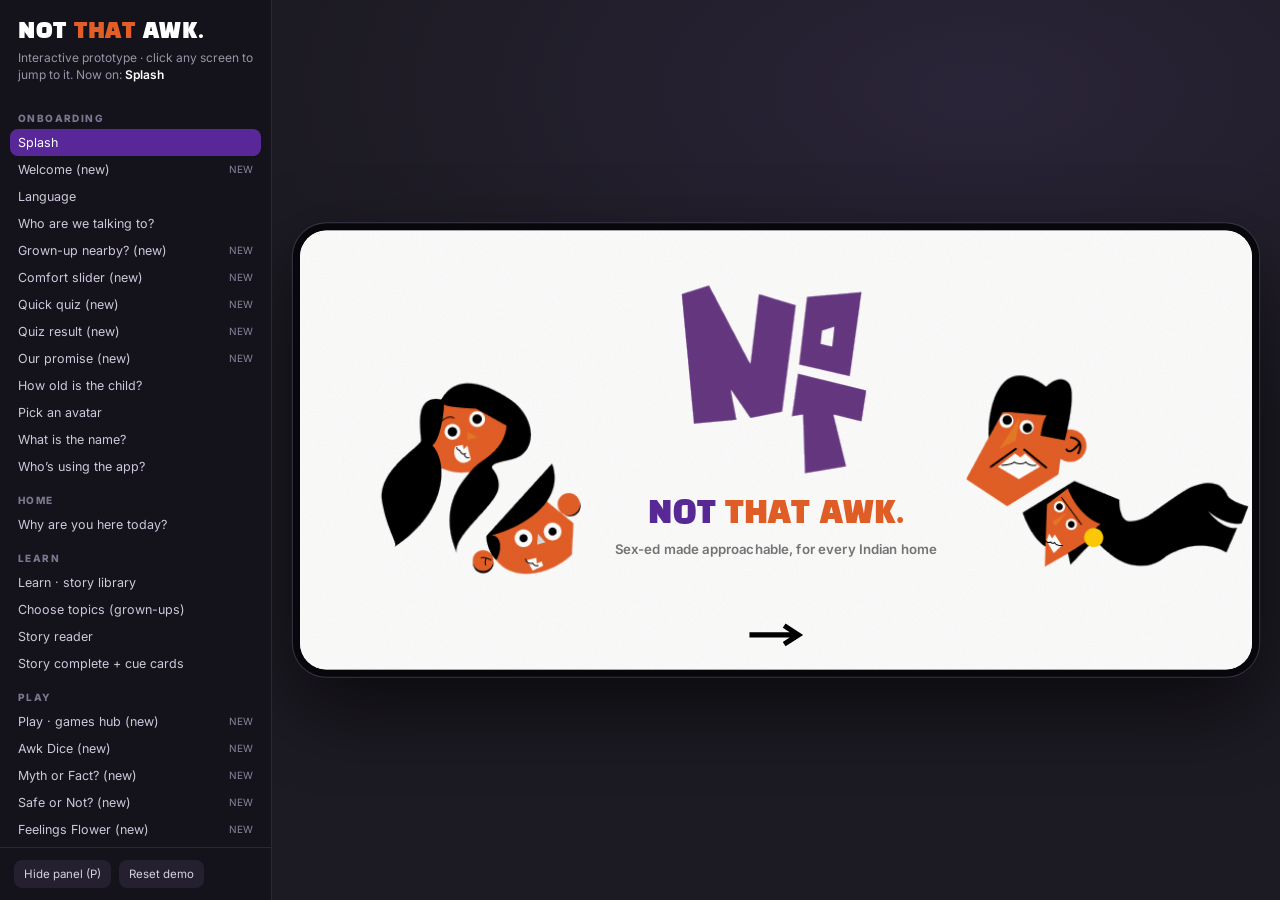
==== commit a16b8314: "Keep the prototype in landscape at every viewport; add rotate hint Co-Authored-By: Claude Sonnet 5.5" ====
--- a/index.html
+++ b/index.html
@@ -20,6 +20,7 @@
   </aside>
   <main id="viewport">
     <button id="sideToggle" aria-label="Show screen index">☰</button>
+    <div id="rotHint" hidden><b>📱</b> Turn your phone sideways for the full screen</div>
     <div id="device">
       <div id="stage">
         <div id="screens"></div>
--- a/css/app.css
+++ b/css/app.css
@@ -608,3 +608,7 @@
 .set nav button svg{width:18px;height:18px;flex:none}
 .deco{position:absolute;pointer-events:none}
 .mh{top:98px}
+
+#rotHint{position:absolute;left:0;right:0;bottom:calc(14px + env(safe-area-inset-bottom,0px));text-align:center;color:#d9d2e8;font:700 13px var(--body);z-index:25;pointer-events:none}
+#rotHint b{display:inline-block;animation:rotp 2.2s ease-in-out infinite}
+@keyframes rotp{0%,30%{transform:rotate(0)}60%,100%{transform:rotate(-90deg)}}
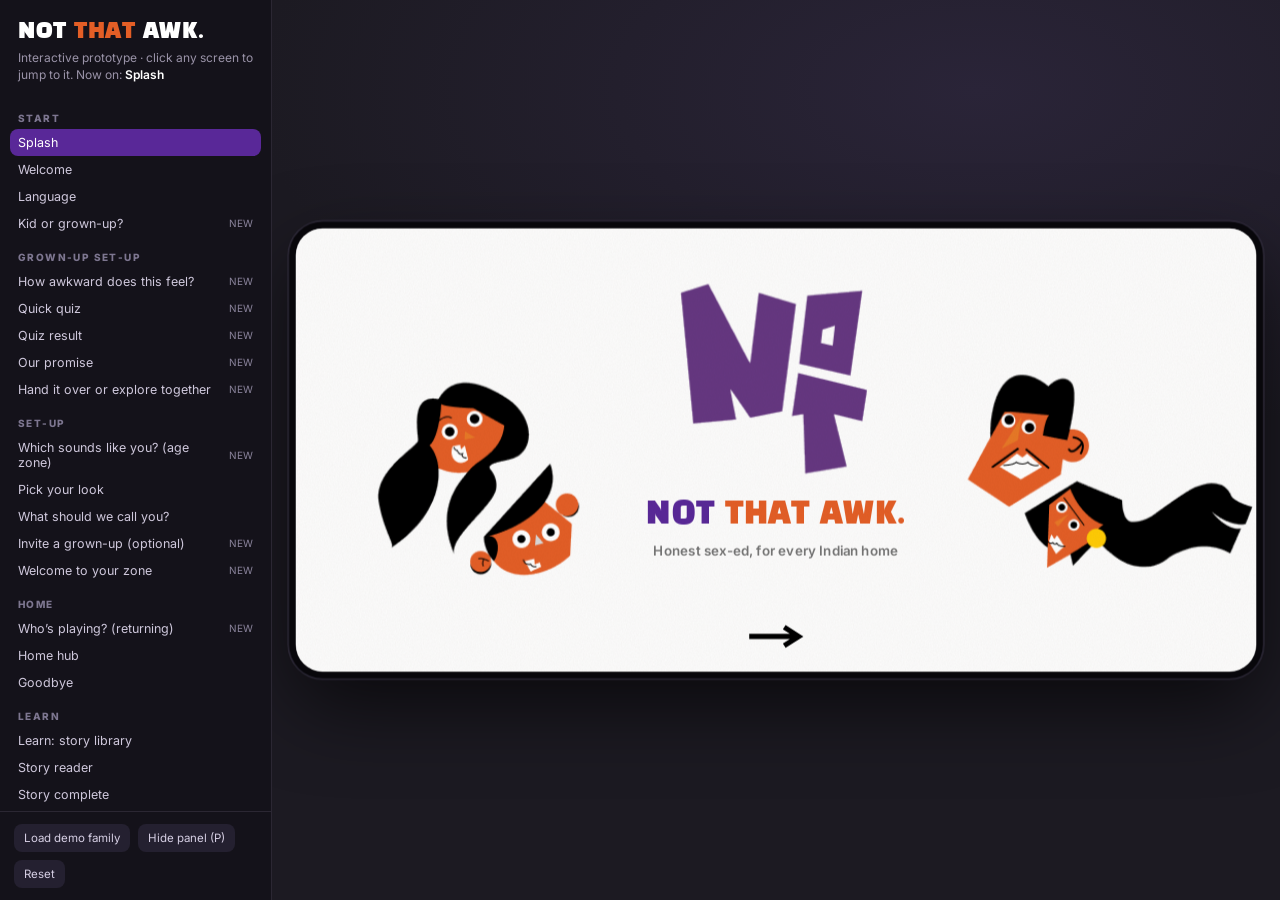
==== commit 255c4efd: "Rework prototype: age zones, kid and grown-up modes, vector illustrations, 38 stories, 10 games, new" ====
--- a/index.html
+++ b/index.html
@@ -16,7 +16,7 @@
       <p>Interactive prototype · click any screen to jump to it. Now on: <span id="curName" style="color:#fff;font-weight:600"></span></p>
     </header>
     <nav></nav>
-    <footer><button id="sideHide">Hide panel (P)</button><button id="resetBtn">Reset demo</button></footer>
+    <footer><button id="demoBtn">Load demo family</button><button id="sideHide">Hide panel (P)</button><button id="resetBtn">Reset</button></footer>
   </aside>
   <main id="viewport">
     <button id="sideToggle" aria-label="Show screen index">☰</button>
@@ -25,14 +25,25 @@
       <div id="stage">
         <div id="screens"></div>
         <div id="modal"></div>
-        <div id="wipe"><i></i><i></i><i></i></div>
       </div>
     </div>
   </main>
 </div>
 <script src="js/data.js"></script>
-<script src="js/app.js"></script>
-<script src="js/games.js"></script>
-<script>NTA_boot();</script>
+<script src="js/art.js"></script>
+<script src="js/core.js"></script>
+<script src="js/onboard.js"></script>
+<script src="js/content-core.js"></script>
+<script src="js/content-d.js"></script>
+<script src="js/content-a.js"></script>
+<script src="js/content-b.js"></script>
+<script src="js/content-c.js"></script>
+<script src="js/learn.js"></script>
+<script src="js/content-games.js"></script>
+<script src="js/content-meet.js"></script>
+<script src="js/play.js"></script>
+<script src="js/meet.js"></script>
+<script src="js/gu.js"></script>
+<script>NTA.boot();</script>
 </body>
 </html>
--- a/css/app.css
+++ b/css/app.css
@@ -65,25 +65,9 @@
 #stage{position:absolute;inset:0;background:var(--paper);overflow:hidden;border-radius:26px;box-shadow:0 0 0 7px #08070b,0 0 0 8px #3a3547,0 30px 80px #000a}
 #stage::after{content:"";position:absolute;inset:0;pointer-events:none;z-index:60;opacity:.55;mix-blend-mode:multiply;
   background-image:url("data:image/svg+xml;utf8,<svg xmlns='http://www.w3.org/2000/svg' width='220' height='220'><filter id='n'><feTurbulence type='fractalNoise' baseFrequency='.8' numOctaves='3' seed='4'/><feColorMatrix values='0 0 0 0 .55  0 0 0 0 .5  0 0 0 0 .45  0 0 0 .22 0'/></filter><rect width='100%' height='100%' filter='url(%23n)'/></svg>")}
-.screen{position:absolute;inset:0;z-index:1;overflow:hidden}
-.screen.enter>*{animation:rise .5s cubic-bezier(.2,.9,.25,1.2) both}
-.screen.enter>*:nth-child(2){animation-delay:.04s}.screen.enter>*:nth-child(3){animation-delay:.08s}
-.screen.enter>*:nth-child(4){animation-delay:.12s}.screen.enter>*:nth-child(5){animation-delay:.16s}
-@keyframes rise{from{opacity:0;transform:translateY(14px) scale(.98)}to{opacity:1;transform:none}}
 .bg-peach{background:var(--peach)}.bg-cream{background:var(--cream)}.bg-olive{background:var(--olive)}.bg-yellow{background:var(--yellow)}
 .bg-purple{background:var(--logo)}.bg-orange{background:var(--orange)}.bg-sky{background:var(--sky)}.bg-navy{background:var(--navy)}
 .abs{position:absolute}
-
-/* shape wipe transition */
-#wipe{position:absolute;inset:0;z-index:90;pointer-events:none;overflow:hidden}
-#wipe i{position:absolute;top:-10%;bottom:-10%;width:46%;left:-60%;transform:skewX(-14deg)}
-#wipe i:nth-child(1){background:var(--orange)}#wipe i:nth-child(2){background:var(--logo);width:52%}#wipe i:nth-child(3){background:var(--yellow);width:40%}
-#wipe.in i{animation:wIn .34s cubic-bezier(.7,0,.3,1) forwards}
-#wipe.in i:nth-child(2){animation-delay:.05s}#wipe.in i:nth-child(3){animation-delay:.1s}
-#wipe.out i{animation:wOut .38s cubic-bezier(.7,0,.3,1) forwards}
-#wipe.out i:nth-child(2){animation-delay:.04s}#wipe.out i:nth-child(3){animation-delay:.08s}
-@keyframes wIn{from{left:-60%}to{left:30%}}
-@keyframes wOut{from{left:30%}to{left:130%}}
 
 /* ============ Type ============ */
 .eyebrow{position:absolute;left:0;right:0;top:22px;text-align:center;pointer-events:none}
@@ -612,3 +596,347 @@
 #rotHint{position:absolute;left:0;right:0;bottom:calc(14px + env(safe-area-inset-bottom,0px));text-align:center;color:#d9d2e8;font:700 13px var(--body);z-index:25;pointer-events:none}
 #rotHint b{display:inline-block;animation:rotp 2.2s ease-in-out infinite}
 @keyframes rotp{0%,30%{transform:rotate(0)}60%,100%{transform:rotate(-90deg)}}
+
+/* =====================================================================================================
+   v3: calm motion, age-aware layouts, two modes, new screens
+   ===================================================================================================== */
+:root{--ease:cubic-bezier(.22,.61,.36,1);--ease-out:cubic-bezier(.16,1,.3,1);--lilac:#e6d9f0;--tbg:#fcfcfc}
+.bg-lilac{background:#e6d9f0}
+#stage[data-tier="4-6"]{--tbg:#fffaf0}#stage[data-tier="7-9"]{--tbg:#fff3ea}#stage[data-tier="10-12"]{--tbg:#faf6ff}#stage[data-tier="13+"]{--tbg:#e9edf3}
+.tinted{background:var(--tbg)}
+
+/* screens cross-fade; the old screen stays put until the new one is fully there */
+.screen{position:absolute;inset:0;z-index:1;overflow:hidden;transition:opacity .5s var(--ease),transform .7s var(--ease);will-change:opacity,transform}
+.screen.pre{opacity:0;transform:translate3d(14px,0,0)}
+.screen.pre.back{transform:translate3d(-14px,0,0)}
+.screen.out{z-index:0;transform:translate3d(-8px,0,0)}
+.screen.out.back{transform:translate3d(8px,0,0)}
+.screen>*{animation:fadeUp .7s var(--ease-out) both}
+.screen>.ib,.screen>.foot,.screen>.chip,.screen>.eyebrow,.screen>.stg,.screen>.dots,.screen>.prog-bar{animation:fadeIn .6s var(--ease) both}
+.screen>*:nth-child(3){animation-delay:.05s}.screen>*:nth-child(4){animation-delay:.1s}.screen>*:nth-child(5){animation-delay:.15s}.screen>*:nth-child(6){animation-delay:.2s}.screen>*:nth-child(n+7){animation-delay:.25s}
+@keyframes fadeUp{from{opacity:0;transform:translate3d(0,8px,0)}to{opacity:1;transform:none}}
+@keyframes fadeIn{from{opacity:0}to{opacity:1}}
+#modal{transition:opacity .3s var(--ease)}
+#modal.on{animation:none}
+.sheet{animation:sheetIn .45s var(--ease-out) both}
+@keyframes sheetIn{from{opacity:0;transform:translate3d(0,10px,0) scale(.99)}to{opacity:1;transform:none}}
+.gate{animation:sheetIn .45s var(--ease-out) both}
+.ib,.btn,.tile,.lang,.zc,.scard,.opt,.oc,.wp,.av{transition:transform .3s var(--ease),box-shadow .3s var(--ease),background .3s var(--ease),opacity .3s var(--ease)}
+.ib:hover{transform:scale(1.06)}
+@media (prefers-reduced-motion:reduce){.screen,.screen>*,#modal,.sheet{animation:none!important;transition:none!important}.screen.pre{opacity:1;transform:none}}
+
+/* generic helpers */
+.lnk{font:700 12px var(--body);color:var(--purple);text-decoration:underline;text-underline-offset:3px}
+.cnt{position:absolute;left:50%}
+.who-line{position:absolute;left:0;right:0;bottom:60px;text-align:center;font:600 12px var(--body);color:#8a8a8a}
+.eyebrow p.why{margin:7px auto 0;max-width:660px;font:600 12px/1.45 var(--body);color:#6f6a78}
+.eyebrow h3{max-width:800px;margin-left:auto;margin-right:auto}
+.zbadge{display:inline-block;color:#fff;font:800 10.5px var(--body);letter-spacing:.5px;padding:4px 10px;border-radius:99px}
+
+/* profile chip (opens the player switcher) */
+.chip{position:absolute;left:76px;top:14px;display:flex;align-items:center;gap:6px;z-index:5;text-align:left;border-radius:12px;padding:2px 10px 2px 2px}
+.chip>svg,.chip>img{height:46px;width:auto;flex:none;display:block}
+.chip span{display:flex;flex-direction:column;line-height:1.05}
+.chip b{font:400 24px/1 var(--display);color:var(--purple);letter-spacing:.4px}
+.chip i{font:700 10px var(--body);color:#8a8397;font-style:normal;margin-top:2px}
+.chip:hover{background:#0000000a}
+.chip.sm>svg,.chip.sm>img{height:40px}
+
+/* ---- who's playing (sheet + page) ---- */
+.who-sheet{left:170px;top:56px;width:592px;padding:24px 28px 28px}
+.who-sheet h4{margin:0 0 14px;font-size:26px;color:var(--purple);text-align:center}
+.who-sheet .ib.x{left:14px;top:10px;width:38px;height:38px}
+.wp-grid{display:flex;flex-wrap:wrap;gap:14px;justify-content:center}
+.wp{width:120px;padding:10px 6px 12px;background:#fff;box-shadow:0 0 0 1.5px #d9d3e3;display:flex;flex-direction:column;align-items:center;gap:4px;text-align:center}
+.wp b{font:400 18px/1 var(--display);color:var(--ink)}.wp i{font:800 10px var(--body);font-style:normal;letter-spacing:.3px}
+.wp:hover{transform:translateY(-3px);box-shadow:0 0 0 1.5px var(--purple)}.wp.on{box-shadow:0 0 0 2.5px var(--ink),5px 5px 0 var(--yellow)}
+.wp.add span{width:62px;height:62px;display:grid;place-items:center;color:var(--orange)}.wp.add span svg{width:34px}.wp.add{justify-content:center}
+.wp-grid.page{position:absolute;left:50%;top:108px;width:760px;margin-left:-380px}
+
+/* ---- intro ---- */
+.intro-cnt{top:92px;width:800px;margin-left:-400px;display:flex;gap:44px;align-items:center}
+.intro .copy{position:static;width:340px;flex:none}
+.intro .copy h2{font:400 40px/1.04 var(--display);color:var(--purple);margin:0 0 14px}
+.intro .copy h2 em{font-style:normal;color:var(--orange)}
+.intro .copy p{font:600 15.5px/1.5 var(--body);color:#38333f;margin:0}
+.artcard{position:relative;width:416px;height:250px;flex:none;clip-path:polygon(2% 3%,98% 0,100% 96%,0 100%);box-shadow:0 12px 0 rgba(0,0,0,.06);animation:fadeUp .7s var(--ease-out) both}
+.artcard svg{width:100%;height:100%;display:block}
+.awk-pin{position:absolute;right:-6px;bottom:-4px}
+.intro .dots{bottom:58px}
+
+/* ---- role cards ---- */
+.roles{position:absolute;left:50%;top:104px;width:640px;margin-left:-320px;display:flex;gap:24px}
+.role{flex:1;background:#fff;box-shadow:0 0 0 2px var(--ink),7px 7px 0 var(--c,var(--orange));text-align:left;display:flex;flex-direction:column;overflow:hidden}
+.r-kid{--c:var(--olive)}.r-adult{--c:var(--logo)}
+.role:hover{transform:translateY(-4px);box-shadow:0 0 0 2px var(--ink),10px 12px 0 var(--c)}
+.role .ra{height:134px;overflow:hidden;border-bottom:2px solid var(--ink)}.role .ra svg{width:100%;height:100%;display:block}
+.role .rt{padding:12px 16px 16px}.role h4{margin:0 0 5px;font:400 22px/1.05 var(--display);color:var(--ink)}.role p{margin:0;font:600 12.5px/1.45 var(--body);color:#5b5666}
+.roles.two{width:660px;margin-left:-330px}
+
+/* ---- age zone cards ---- */
+.zcards{position:absolute;left:50%;top:108px;width:836px;margin-left:-418px;display:flex;gap:12px}
+.zc{width:200px;background:#fff;text-align:left;box-shadow:0 0 0 1.5px #d6d0de;display:flex;flex-direction:column;position:relative;overflow:hidden}
+.zc .zart{height:100px;overflow:hidden;border-bottom:3px solid var(--c)}.zc .zart svg{width:100%;height:100%;display:block}
+.zc h5{margin:9px 12px 0;font:400 19px/1 var(--display);color:var(--c)}.zc .ag{margin:3px 12px 0;font:800 11px var(--body);color:#6f6a78;letter-spacing:.6px}
+.zc ul{margin:7px 12px 12px;padding:0;list-style:none;font:600 11px/1.4 var(--body);color:#3f3a47}.zc li{padding-left:12px;position:relative;margin-bottom:3px}.zc li::before{content:"";position:absolute;left:0;top:5px;width:5px;height:5px;background:var(--c)}
+.zc:hover{transform:translateY(-4px);box-shadow:0 0 0 2px var(--c)}
+.zc.on{box-shadow:0 0 0 3px var(--ink),7px 7px 0 var(--c);transform:translateY(-4px)}
+.zc.on::after{content:"";position:absolute;right:8px;top:8px;width:26px;height:26px;border-radius:50%;background:var(--olive-d) url("data:image/svg+xml;utf8,<svg xmlns='http://www.w3.org/2000/svg' viewBox='0 0 24 24'><path d='M5 13l4 4L19 7' fill='none' stroke='white' stroke-width='3.4' stroke-linecap='round' stroke-linejoin='round'/></svg>") center/17px no-repeat;box-shadow:0 0 0 2px #fff}
+.zfind{position:absolute;left:0;right:0;top:374px;text-align:center;font:700 12.5px var(--body);color:#555;min-height:18px}
+.typeage{position:absolute;right:46px;top:380px;font-size:11.5px}
+.age-sheet{left:300px;top:66px;width:332px;padding:26px 24px 24px;text-align:center}
+.age-sheet h4{margin:0 0 12px;font-size:26px;color:var(--purple)}.age-sheet .ib.x{left:10px;top:8px;width:36px;height:36px}
+.stepper{display:flex;align-items:center;justify-content:center;gap:18px}.stepper button{width:52px;height:52px;border-radius:50%;background:var(--cream);box-shadow:0 0 0 2px var(--ink);font:400 30px var(--display)}
+.stepper button:hover{background:var(--yellow)}.big-age{font:400 76px/1 var(--display);min-width:110px;color:var(--ink)}
+.age-zone{margin:12px 0 16px;font:700 14px var(--body);color:#555}
+
+/* ---- avatars / name (centred) ---- */
+.avgrid{top:130px;width:700px;margin-left:-350px;grid-template-columns:repeat(6,1fr);gap:12px 10px}
+.av{height:112px}.av svg,.av img{max-height:104px}
+.av.on{transform:translateY(-6px) scale(1.1)}
+.namebox{top:116px}.nm-av{display:grid;place-items:center;margin:0 auto 8px;height:96px}
+.namebox .cnt2{text-align:right;font:600 11px var(--body);color:var(--lilac);margin-top:5px}
+.namebox input{height:44px;font-size:24px}
+
+/* ---- invite / welcome / handover ---- */
+.invite{top:112px;width:760px;margin-left:-380px;display:flex;gap:30px;align-items:center}
+.iv-l{flex:1}.iv-l p{margin:0 0 12px;font:600 16px/1.5 var(--body);color:#2f2a38}.iv-l p.sm{font-size:12.5px;color:#6f6a78}.iv-l .btns{display:flex;gap:12px;margin-top:20px}
+.iv-r{width:190px;flex:none;text-align:center}
+.code-sheet{left:290px;top:78px;width:352px;padding:26px 24px;text-align:center}.code-sheet .ib.x{left:10px;top:8px;width:36px;height:36px}
+.code-sheet h4{margin:0 0 10px;font-size:24px;color:var(--purple)}.code{font:400 46px/1 var(--display);letter-spacing:3px;background:var(--cream);padding:14px 0;box-shadow:0 0 0 2px var(--ink);margin-bottom:12px}
+.code-sheet p{margin:0 0 16px;font:600 12.5px/1.5 var(--body);color:#555}
+.welcome-h h3{font-size:20px}.zone-name{position:absolute;left:0;right:0;top:64px;text-align:center;font:400 46px/1 var(--display)}
+.wel{top:132px;width:640px;margin-left:-320px;display:flex;gap:30px;align-items:center}.aw{flex:none}
+.inside{flex:1}.inside .vo{margin:0 0 12px;font:600 13px/1.45 var(--body);color:#5b5666}
+.in-row{display:flex;align-items:center;gap:12px;padding:7px 12px;margin-bottom:7px;background:#fff;box-shadow:0 0 0 1.5px #d6d0de;font:700 14px var(--body)}
+.in-row span{width:30px;height:30px;display:grid;place-items:center;background:var(--c);color:#fff;flex:none}.in-row span svg{width:18px;height:18px}
+.tone-copy{top:150px;font:800 17px/1.45 var(--body)}.tone-copy span{font:600 12.5px var(--body);color:#888}
+
+/* ---- hub ---- */
+.hub-foot{position:absolute;left:24px;right:24px;bottom:14px;display:flex;justify-content:space-between;align-items:flex-end;z-index:6}
+.gu-btn{display:flex;gap:7px;align-items:center;padding:8px 14px;background:#fff;box-shadow:0 0 0 1.5px var(--purple);font:800 11px var(--body);color:var(--purple);letter-spacing:.5px}
+.gu-btn:hover{background:var(--purple);color:#fff}.gu-btn:hover svg path,.gu-btn:hover svg rect{fill:#fff}
+.hub-r{display:flex;align-items:flex-end;gap:12px}
+.awk-help{display:flex;align-items:flex-end;gap:6px;padding:0}.awk-help span{font:800 11px var(--body);color:var(--purple);padding:6px 10px;background:#fff;box-shadow:0 0 0 1.5px var(--purple);margin-bottom:12px;position:relative}
+.awk-help:hover{transform:translateY(-3px)}
+.tiles{top:112px}
+.tile p{font:600 12px/1.35 var(--body);color:#6f6a78;margin-top:12px}
+.statpills{display:none}
+
+/* ---- learn library ---- */
+.pills{top:68px}
+.scards{position:absolute;left:0;right:0;top:112px;display:flex;justify-content:center;gap:18px}
+.scard{width:262px;height:238px;background:#fff;box-shadow:0 0 0 1.5px #d6d0de;text-align:left;display:flex;flex-direction:column;padding:0;overflow:hidden;position:relative}
+.scard:hover{transform:translateY(-5px);box-shadow:0 0 0 2.5px var(--c)}
+.sc-art{height:116px;position:relative;border-bottom:4px solid var(--c);overflow:hidden;flex:none}.thw-in{position:absolute;inset:0;display:grid;place-items:center}.thw-in svg{width:100%;height:100%;display:block}.thw-in img{display:block}
+.scard h5{margin:9px 12px 3px;font:400 16.5px/1.12 var(--display);color:var(--ink)}
+.scard p{margin:0 12px;font:600 11px/1.38 var(--body);color:#5b5666;flex:1;overflow:hidden}
+.scard i{display:block;padding:7px 12px 9px;font:700 10px var(--body);font-style:normal;color:var(--c);letter-spacing:.3px}
+.done-tag,.branch-tag{position:absolute;right:8px;top:8px;font:800 9.5px var(--body);padding:3px 8px;border-radius:99px;color:#fff;background:var(--olive-d)}.branch-tag{background:var(--purple)}
+.pager{position:absolute;left:0;right:0;top:356px;display:flex;justify-content:center;align-items:center;gap:10px;font:700 12px var(--body);color:#777}
+.learn-foot{position:absolute;left:0;right:0;bottom:10px;display:flex;justify-content:center;align-items:center;gap:14px}
+.eyebrow.sm h3{font-size:20px}
+
+/* ---- story reader ---- */
+.story{background:#000}
+.stg{position:absolute;inset:0;overflow:hidden}
+.sl-wrap{position:absolute;inset:0;transition:opacity .55s var(--ease),transform .7s var(--ease)}
+.sl-wrap.pre{opacity:0;transform:translate3d(36px,0,0)}.sl-wrap.pre.back{transform:translate3d(-36px,0,0)}
+.sl-wrap.out{opacity:0;transform:translate3d(-24px,0,0)}
+.sl{position:absolute;inset:0;overflow:hidden}
+.sl.scn svg{width:100%;height:100%;display:block}
+.bn{position:absolute;left:0;right:0;margin:0 auto;width:max-content;max-width:600px;min-width:340px;z-index:4;animation:fadeUp .8s .2s var(--ease-out) both}
+.bn.pos-t{top:18px}.bn.pos-b{bottom:34px}
+.bn.alt{background:var(--logo)}
+.o-bn{animation:fadeUp .8s .2s var(--ease-out) both}
+.sl .art{position:absolute;z-index:2;animation:artIn .9s var(--ease-out) both}
+@keyframes artIn{from{opacity:0;transform:translateY(16px)}}
+.opts-col{position:absolute;left:478px;top:128px;width:372px;display:flex;flex-direction:column;gap:9px;z-index:4}
+.oc{display:flex;gap:10px;align-items:center;text-align:left;padding:11px 14px;background:#fff;font:700 13.5px/1.35 var(--body);box-shadow:0 0 0 2px var(--ink),4px 4px 0 var(--ink);animation:fadeUp .6s var(--ease-out) both}
+.oc:nth-child(2){animation-delay:.08s}.oc:nth-child(3){animation-delay:.16s}
+.oc i{width:26px;height:26px;border-radius:50%;background:var(--cream);display:grid;place-items:center;font:400 14px var(--display);flex:none;font-style:normal}
+.oc:hover{transform:translate(-2px,-2px);box-shadow:0 0 0 2px var(--ink),6px 6px 0 var(--orange)}
+.oc.ok{background:var(--olive);color:#fff;box-shadow:0 0 0 2px var(--ink),4px 4px 0 var(--olive-d)}.oc.ok i{background:#fff;color:var(--olive-d)}
+.oc.maybe{background:var(--yellow)}.oc.no{background:#ececec;color:#6a6a6a}
+.fbx{position:absolute;left:478px;top:334px;width:372px;padding:11px 14px;font:600 12.5px/1.45 var(--body);z-index:4;animation:fadeUp .5s var(--ease-out) both;background:#fff;box-shadow:0 0 0 2px var(--ink)}
+.fbx b{font:400 15px var(--display);margin-right:4px}.fbx.ok{background:#e4ecc0}.fbx.maybe{background:#fff0b8}.fbx.no{background:#ffe0d0}
+.fact{display:grid;place-items:center}
+.fact-in{display:flex;gap:34px;width:760px;align-items:center}
+.fact-card{width:200px;height:200px;flex:none;background:#ffffff26;display:grid;place-items:center;clip-path:polygon(4% 0,100% 5%,96% 100%,0 94%)}.fact-card svg{width:150px;height:130px}
+.fact-tx{color:#fff}.fact-tx em{font:400 14px var(--display);letter-spacing:1.5px;font-style:normal;opacity:.85;text-transform:uppercase}
+.fact-tx h3{margin:6px 0 3px;font:400 36px/1.02 var(--display)}.fact-tx b{display:block;font:800 11.5px var(--body);letter-spacing:.8px;text-transform:uppercase;opacity:.85;margin-bottom:12px}
+.fact-tx p{margin:0;font:600 15.5px/1.55 var(--body);max-width:470px}
+.fact.bg-yellow .fact-tx{color:var(--ink)}
+.s-next,.s-prev{position:absolute;top:50%;margin-top:-22px;width:44px;height:44px;border-radius:50%;background:#fff;box-shadow:0 0 0 2px var(--ink);display:grid;place-items:center;z-index:8}
+.s-next{right:18px}.s-prev{left:18px}.s-next svg,.s-prev svg{width:20px}
+.s-next:not(.lock){animation:nudgeR 2.4s var(--ease) infinite}
+.s-next.lock{opacity:.35;pointer-events:none}
+@keyframes nudgeR{50%{transform:translateX(5px)}}
+.ib.tog{right:84px;top:22px;width:54px;height:54px}.ib.tog svg{width:100%;height:100%}.ib.tog.on{background:var(--yellow);border-radius:12px}
+.askchip{position:absolute;left:50%;margin-left:-300px;width:600px;bottom:34px;background:#fff;padding:10px 16px;font:700 13px/1.45 var(--body);box-shadow:0 0 0 2px var(--ink),5px 5px 0 var(--yellow);z-index:7;animation:fadeUp .5s var(--ease-out) both}
+.askchip b{display:block;font:400 11px var(--display);letter-spacing:1.4px;color:var(--purple);text-transform:uppercase;margin-bottom:3px}
+.prog-bar{position:absolute;left:50%;bottom:11px;width:220px;height:6px;margin-left:-110px;background:#ffffff77;transform:skewX(-20deg);z-index:9;overflow:hidden}.prog-bar i{display:block;height:100%;width:0;background:var(--orange);transition:width .7s var(--ease)}
+
+/* ---- widgets ---- */
+.wd{display:block}
+.swatches{position:absolute;left:96px;top:150px;display:flex;flex-wrap:wrap;gap:10px;width:250px;z-index:4}
+.sw{width:46px;height:46px;transform:rotate(var(--r,0deg));box-shadow:0 5px 0 rgba(0,0,0,.18)}.sw:hover{transform:rotate(0) scale(1.1)}.sw.used{opacity:.3;transform:scale(.8)}
+.flw{position:absolute;left:470px;top:56px;width:330px;height:374px}.flw.l{left:90px;top:50px}
+.fl-svg{width:100%;height:100%;overflow:visible}.fl-svg .pt{transition:fill .4s var(--ease),transform .5s var(--ease);transform-box:fill-box;transform-origin:50% 100%}
+.fl-svg .pt.empty{fill:#fff6;stroke:#fff;stroke-dasharray:6 5;stroke-width:2.5}.fl-svg .pt.pop{transform:scale(1.12)}
+.ef-slot{position:absolute;left:470px;top:120px;width:380px}
+.ef-empty{text-align:center;font:400 26px/1.15 var(--display);color:var(--purple);padding-top:50px}.ef-empty small{display:block;margin-top:10px;font:600 12.5px/1.4 var(--body);color:#777}
+.ef-panel{padding:20px 24px;box-shadow:8px 8px 0 #0003;animation:fadeUp .4s var(--ease-out) both}.ef-panel h4{margin:0 0 4px;font:400 34px/1 var(--display)}
+.ef-panel .row{margin-top:10px;font:700 13.5px/1.4 var(--body)}.ef-panel .row b{display:block;font:400 11px var(--display);letter-spacing:1.4px;opacity:.75;text-transform:uppercase;margin-bottom:2px}
+.voice-box{position:absolute;left:0;right:0;top:140px;text-align:center}
+.vmeter{width:400px;height:20px;margin:0 auto 20px;background:#ffffff30;transform:skewX(-16deg);position:relative;box-shadow:0 0 0 2px #fff}.vmeter i{position:absolute;left:0;top:0;bottom:0;width:0;background:var(--yellow)}
+.voice{font-size:42px;padding:24px 54px;touch-action:none}.vsay{color:#fff;margin-top:16px;font-size:21px;height:26px}
+.trust-box{position:absolute;left:0;right:0;top:112px}
+.trustc{position:absolute;left:100px;top:20px;width:400px;display:flex;flex-wrap:wrap;gap:10px}.trustc button{padding:10px 14px;background:#fff;font:700 14px var(--body);box-shadow:0 0 0 2px var(--ink),4px 4px 0 var(--ink)}.trustc button.ok{background:var(--olive);color:#fff}
+.hand5{position:absolute;left:540px;top:0}
+.bm{position:absolute;left:0;right:0;top:96px}
+.bm-fig{position:absolute;left:200px;top:0;width:160px;height:330px}.bm-fig svg{width:100%;height:100%}
+.spot{position:absolute;width:34px;height:34px;margin:-17px 0 0 -17px;border-radius:50%;background:var(--c);box-shadow:0 0 0 3px #fff;animation:spotp 2.4s var(--ease) infinite}.spot.sm{width:26px;height:26px;margin:-13px 0 0 -13px;background:#0b0b0bcc}.spot.seen{animation:none;opacity:.55}
+@keyframes spotp{50%{box-shadow:0 0 0 9px #ffffff77}}
+.bm-panel{position:absolute;left:420px;top:40px;width:340px}.bm-card{background:#fff;padding:18px 20px;box-shadow:0 0 0 2.5px var(--ink),7px 7px 0 var(--c);animation:fadeUp .4s var(--ease-out) both}.bm-card h4{margin:0 0 6px;font:400 24px/1 var(--display);color:var(--c)}.bm-card p{margin:0;font:600 13px/1.5 var(--body)}
+.cells-svg{position:absolute;inset:0;width:100%;height:100%;pointer-events:none}.pulse-c{animation:pulseT 2.4s ease-in-out infinite;transform-origin:center;transform-box:fill-box}
+@keyframes pulseT{50%{transform:scale(1.08)}}
+.tl,.an,.ct,.cy,.ck-list{position:absolute;left:50%;top:92px;width:760px;margin-left:-380px}
+.tl-tabs{display:flex;gap:8px;margin-bottom:12px;justify-content:center}.tl-tabs button{padding:7px 14px;background:#fff;font:800 12px var(--body);box-shadow:0 0 0 1.5px #cfc8dc}.tl-tabs button.on{background:var(--purple);color:#fff}
+.tl-chart{position:relative;padding:22px 0 0 230px;min-height:210px}
+.tl-axis{position:absolute;left:230px;right:0;top:0;height:18px;font:700 10.5px var(--body);color:#777}.tl-axis span{position:absolute;transform:translateX(-50%)}
+.tl-row{display:flex;align-items:center;height:32px;position:relative}.tl-row label{position:absolute;left:-230px;width:218px;text-align:right;font:700 12px var(--body);color:#333}
+.tl-track{position:relative;flex:1;height:22px;background:linear-gradient(90deg,#00000008 1px,transparent 1px) 0 0/10% 100%}
+.tl-bar{position:absolute;top:0;height:22px;background:var(--orange);color:#fff;font:800 10px var(--body);display:grid;place-items:center;transform:skewX(-14deg)}.tl-bar span{transform:skewX(14deg)}.tl-bar:hover,.tl-bar.on{background:var(--purple)}
+.tl-you{position:absolute;top:14px;bottom:0;width:2px;background:var(--ink);opacity:.5}.tl-you i{position:absolute;bottom:-18px;left:50%;transform:translateX(-50%);font:800 9.5px var(--body);white-space:nowrap;font-style:normal;color:#444}
+.tl-info,.an-info{margin:20px auto 0;max-width:640px;min-height:42px;padding:10px 16px;background:#fff;box-shadow:0 0 0 2px var(--ink),5px 5px 0 var(--yellow);font:600 13.5px/1.5 var(--body);text-align:center}
+.cy{display:flex;gap:30px;align-items:center;top:98px}.cy-wheel{width:220px;height:220px;flex:none}.cy-side{flex:1}
+.cy-side input{width:100%;accent-color:var(--orange)}.cy-day{margin:8px 0 4px;font:400 26px var(--display)}.cy-info{font:600 14px/1.5 var(--body);color:#333;min-height:96px}
+.an{top:90px}.an-fig{width:210px;height:210px;margin:0 auto}.an-svg{position:relative;width:210px;height:210px;box-shadow:0 0 0 2px var(--ink)}.an-svg svg{width:100%;height:100%;display:block}
+.an-info{margin-top:12px}
+.ct{display:flex;gap:20px;top:98px}.ct-list{width:210px;display:flex;flex-direction:column;gap:8px}
+.ct-list button{padding:11px 14px;background:#fff;font:800 13.5px var(--body);text-align:left;box-shadow:0 0 0 1.5px #cfc8dc;display:flex;justify-content:space-between;align-items:center}.ct-list button.on{background:var(--purple);color:#fff;box-shadow:none}.ct-list i{font:800 9px var(--body);background:var(--olive);color:#fff;padding:2px 6px;border-radius:99px;font-style:normal}
+.ct-panel{flex:1}.ct-card{background:#fff;padding:18px 22px;box-shadow:0 0 0 2.5px var(--ink),7px 7px 0 var(--yellow);animation:fadeUp .4s var(--ease-out) both}.ct-card h4{margin:0 0 6px;font:400 26px/1 var(--display)}.ct-card p{margin:0 0 12px;font:600 13.5px/1.5 var(--body)}
+.eff{display:flex;align-items:center;gap:10px;font:700 12px var(--body);margin-bottom:6px}.effbar{flex:1;height:12px;background:#eee;position:relative;display:flex}.effbar i{background:var(--olive);height:100%}.effbar i.hi{background:#c8d37a}.eff b{min-width:60px}
+.ct-card small{display:block;font:600 11.5px var(--body);color:#777;margin-bottom:8px}.sti{display:inline-block;font:800 11px var(--body);padding:4px 10px;margin:4px 0 8px}.sti.y{background:var(--olive);color:#fff}.sti.n{background:#ece7f2;color:#554d62}.where{font:600 12.5px/1.45 var(--body);color:#444}
+.ck-list{display:flex;flex-direction:column;gap:7px;top:100px}.ckr{display:flex;gap:12px;align-items:center;padding:9px 14px;background:#fff;font:700 13.5px var(--body);text-align:left;box-shadow:0 0 0 1.5px #cfc8dc}.ckr i{width:24px;height:24px;border:2.5px solid var(--ink);display:grid;place-items:center;flex:none;background:#fff}.ckr i svg{width:14px;opacity:0}.ckr i svg path{stroke:#fff}.ckr.on i{background:var(--olive-d)}.ckr.on i svg{opacity:1}
+.ck-res{min-height:34px;margin-top:4px;text-align:center;font:700 12.5px/1.4 var(--body);color:var(--purple)}
+
+/* ---- done ---- */
+.remember{position:absolute;left:50%;top:84px;width:600px;margin-left:-300px;padding:14px 22px;background:var(--yellow);box-shadow:7px 7px 0 var(--ink);text-align:center}
+.remember small{font:400 12px var(--display);letter-spacing:1.5px;color:#7a5f00}.remember p{margin:4px 0 0;font:800 17px/1.35 var(--body)}
+.cues{position:absolute;left:50%;top:186px;width:620px;margin-left:-310px;display:flex;gap:20px}
+.cue{flex:1;padding:14px 16px;color:#fff;font:700 13.5px/1.45 var(--body);box-shadow:0 7px 0 rgba(0,0,0,.12);transition:transform .3s var(--ease)}.cue small{display:block;font:400 11px var(--display);letter-spacing:1px;opacity:.85;margin-bottom:6px;text-transform:uppercase}
+.cue:hover{transform:translateY(-4px)}.cue.c-or{background:var(--orange)}.cue.c-pu{background:var(--logo)}.cue.c-ol{background:var(--olive)}.cue.c-ye{background:var(--yellow);color:var(--ink)}
+.done-act{position:absolute;left:50%;top:310px;width:700px;margin-left:-350px;display:flex;align-items:center;gap:18px;flex-wrap:wrap;justify-content:center}
+.nextup{display:flex;gap:8px;align-items:center}.nextup small{font:800 10px var(--body);color:#888;letter-spacing:.8px}.nu{padding:7px 12px;background:#fff;box-shadow:0 0 0 1.5px var(--purple);font:700 11.5px var(--body);color:var(--purple);max-width:190px;text-align:left}.nu:hover{background:var(--purple);color:#fff}
+.done-links{width:100%;display:flex;gap:20px;justify-content:center}
+.done .eyebrow{top:16px}
+
+/* ---- play hub + games ---- */
+.ggrid{position:absolute;left:50%;top:104px;width:836px;margin-left:-418px;display:grid;grid-template-columns:repeat(4,1fr);gap:14px}
+.ggrid.three{grid-template-columns:repeat(3,1fr);width:780px;margin-left:-390px;top:112px}
+.gcard{height:122px;padding:13px 14px;color:#fff;text-align:left;position:relative;overflow:hidden;box-shadow:0 7px 0 rgba(0,0,0,.1)}
+.ggrid.three .gcard{height:132px}
+.gcard h5{margin:0 0 5px;font:400 18px/1.05 var(--display);max-width:74%}
+.gcard p{margin:0;font:600 10.8px/1.38 var(--body);opacity:.95;max-width:76%}
+.gcard .gi{position:absolute;right:8px;bottom:8px;width:50px;height:50px}.gcard .gi svg{width:100%;height:100%}
+.gcard .gt{position:absolute;right:8px;top:8px;font:800 8.5px var(--body);background:rgba(0,0,0,.22);padding:3px 7px;border-radius:99px;letter-spacing:.5px}
+.gcard.dk{color:var(--ink)}.gcard.dk .gt{background:rgba(0,0,0,.12)}
+.gcard:hover{transform:translateY(-5px)}
+.gbar{position:absolute;left:0;right:0;bottom:16px;display:flex;justify-content:center;gap:12px;align-items:center;font:700 12px var(--body);color:#777}
+.sbtn{display:flex;align-items:center;gap:9px;padding:9px 16px;background:#fff;box-shadow:0 0 0 2px var(--ink),4px 4px 0 var(--ink);font:700 13px var(--body)}.sbtn svg{width:19px}.sbtn b{color:var(--orange)}.sbtn:hover{transform:translate(-2px,-2px)}
+.qz-aw{position:absolute;left:30px;bottom:12px;z-index:3}
+.qz-card{top:104px}.qz-act{top:276px}
+.qz-end{position:absolute;left:0;right:0;top:100px;text-align:center}.qz-end p{margin:0 0 20px;font:600 14px var(--body);color:#777;max-width:520px;margin-left:auto;margin-right:auto}
+.big-score{font:400 72px/1 var(--display);color:var(--purple)}.big-score span{font-size:30px;color:#999}.qz-end h3{margin:6px 0 6px;font-size:26px}
+.qz-end .btns{display:flex;gap:14px;justify-content:center}
+.mq-q{position:absolute;left:50%;top:106px;width:620px;margin-left:-310px;text-align:center;font:800 20px/1.3 var(--body)}
+.mq-opts{position:absolute;left:50%;top:176px;width:520px;margin-left:-260px;display:flex;flex-direction:column;gap:9px}
+.mq-fb{position:absolute;left:50%;top:352px;width:660px;margin-left:-330px;font:600 13.5px/1.45 var(--body);background:#fff;padding:9px 14px;box-shadow:0 0 0 2px var(--ink);display:flex;gap:10px;align-items:center;animation:fadeUp .4s var(--ease-out) both}.mq-fb b{font:400 16px var(--display)}.mq-fb .btn{flex:none}
+.ww-scene{position:absolute;left:36px;top:92px;width:340px;height:270px;overflow:hidden;box-shadow:0 0 0 2px var(--ink),6px 6px 0 var(--yellow)}.ww-scene svg{width:100%;height:100%;display:block}
+.ww-box{position:absolute;left:400px;top:90px;width:490px}.ww-box small{font:800 10.5px var(--body);color:var(--purple);letter-spacing:.8px}.ww-box p{margin:6px 0 12px;font:800 16.5px/1.38 var(--body)}
+.ww-opts{display:flex;flex-direction:column;gap:8px}.ww-out{margin-top:10px;padding:10px 14px;font:600 13px/1.45 var(--body);background:#fff;box-shadow:0 0 0 2px var(--ink);animation:fadeUp .4s var(--ease-out) both}.ww-out b{font:400 15px var(--display);margin-right:4px}.ww-out.ok{background:#e4ecc0}.ww-out.maybe{background:#fff0b8}.ww-out.no{background:#ffe0d0}.ww-out .btn{margin-left:6px}
+.so-card{position:absolute;left:50%;top:110px;width:380px;margin-left:-190px;padding:30px 20px;text-align:center;font:400 30px/1.1 var(--display);background:#fff;box-shadow:0 0 0 3px var(--ink),9px 9px 0 3px var(--yellow);transition:transform .4s var(--ease),background .3s}
+.so-card.good{background:#e4ecc0}.so-card.bad{background:#ffe0d0}
+.so-bins{position:absolute;left:50%;top:250px;width:780px;margin-left:-390px;display:flex;gap:16px}.so-bin{flex:1;padding:24px 10px;color:#fff;font:400 20px/1.15 var(--display);box-shadow:0 7px 0 rgba(0,0,0,.15)}.so-bin:hover:not(:disabled){transform:translateY(-4px)}.so-bin:disabled{opacity:.7}
+.so-fb{position:absolute;left:0;right:0;top:358px;text-align:center;font:800 14px var(--body)}
+.mt-grid{position:absolute;left:50%;top:98px;width:780px;margin-left:-390px;display:grid;grid-template-columns:repeat(4,1fr);gap:10px}
+.mc{height:78px;position:relative;perspective:700px}.mc .front,.mc .back{position:absolute;inset:0;display:grid;place-items:center;backface-visibility:hidden;transition:transform .55s var(--ease);padding:6px 8px;text-align:center}
+.mc .front{background:var(--logo);color:#fff;font:400 30px var(--display);box-shadow:0 5px 0 #2f0f57}.mc .back{background:var(--cream);box-shadow:0 0 0 2px var(--ink);font:700 11.5px/1.3 var(--body);transform:rotateY(-180deg)}.mc.wd .back{background:var(--yellow);font:400 18px var(--display)}
+.mc.on .front{transform:rotateY(180deg)}.mc.on .back{transform:none}.mc.done .back{background:#e4ecc0;box-shadow:0 0 0 2px var(--olive-d)}.mc:hover:not(.on){transform:translateY(-3px)}
+.mt-st{position:absolute;left:0;right:0;top:366px;text-align:center;font:800 13px var(--body);color:#555}
+.dice-wrap{left:70px;top:112px}.sbook{left:60px;right:60px}.stk img,.stk svg{max-height:84px;max-width:84px}
+.chal{left:50%;margin-left:-430px;top:112px}.days{left:50%;margin-left:70px;top:116px}
+
+/* ---- meet ---- */
+.pills{top:68px}
+.phone{position:absolute;left:176px;top:34px;width:204px;height:372px;background:#000;border-radius:20px;overflow:hidden;box-shadow:0 0 0 5px #0b0b0b,0 14px 0 rgba(0,0,0,.1)}
+.ph-scene{position:absolute;inset:0}.ph-scene svg{width:100%;height:100%;display:block}
+.ph-bars{position:absolute;left:10px;right:10px;top:10px;display:flex;gap:4px;z-index:4}.ph-bars i{flex:1;height:3px;background:#ffffff66;border-radius:3px;overflow:hidden}.ph-bars b{display:block;height:100%;width:0;background:#fff}
+.ph-cap{position:absolute;left:10px;right:10px;bottom:16px;padding:10px 12px;background:rgba(10,10,10,.72);color:#fff;font:700 13px/1.45 var(--body);z-index:4;border-radius:10px;animation:fadeUp .5s var(--ease-out) both}
+.ph-who{position:absolute;left:10px;top:22px;display:flex;align-items:center;gap:6px;z-index:4;color:#fff;font:800 12px var(--body)}.ph-who span{width:30px;height:30px;border-radius:50%;overflow:hidden;background:#fff;display:grid;place-items:center}.ph-who span svg,.ph-who span img{width:34px;height:auto}
+.ph-l,.ph-r{position:absolute;top:60px;bottom:90px;width:40%;z-index:5}.ph-l{left:0}.ph-r{right:0}
+.rp{position:absolute;left:430px;top:98px;width:420px}.rp .topic{display:inline-block;background:var(--orange);color:#fff;font:800 10.5px var(--body);padding:4px 10px;border-radius:99px;letter-spacing:.5px}
+.rp h3{margin:10px 0 4px;font:400 28px/1.08 var(--display)}.rp .note{margin:0 0 18px;font:600 12px var(--body);color:#888}.rp-btns{display:flex;gap:10px;flex-wrap:wrap;margin-bottom:12px}.rp-btns .btn b{margin-left:4px}
+.wall{position:absolute;left:50%;top:132px;width:800px;margin-left:-400px;height:226px;overflow:auto;display:grid;grid-template-columns:1fr 1fr;gap:12px;align-content:start;padding:2px 6px 8px 2px;scrollbar-width:thin}
+.wq{background:#fff;padding:12px 14px;box-shadow:0 0 0 1.5px #d6d0de}.wq.open{box-shadow:0 0 0 2px var(--purple)}.wq-q{margin:0 0 9px;font:800 13.5px/1.35 var(--body)}
+.wq-m{display:flex;gap:8px}.me2,.seea{padding:6px 12px;font:800 11px var(--body);box-shadow:0 0 0 1.5px var(--purple);color:var(--purple);background:#fff}.me2:hover,.seea:hover{background:var(--purple);color:#fff}.me2 b{margin-left:3px}
+.wq-a{margin-top:9px;padding:9px 11px;background:var(--cream);font:600 12.5px/1.5 var(--body);animation:fadeUp .3s var(--ease-out) both}.wq-a small{display:block;font:800 9px var(--body);color:#8a6d00;letter-spacing:.8px;margin-bottom:3px}
+.askit{position:absolute;left:50%;margin-left:-110px;bottom:14px}
+.pv-scene{position:absolute;left:46px;top:118px;width:340px;height:236px;overflow:hidden;box-shadow:0 0 0 2px var(--ink),6px 6px 0 var(--yellow)}.pv-scene svg{width:100%;height:100%;display:block}
+.pv-panel{position:absolute;left:416px;top:112px;width:470px}.pv-tabs{display:flex;gap:8px;margin-bottom:10px}.pv-tabs button{padding:8px 16px;background:#fff;font:800 13px var(--body);box-shadow:0 0 0 1.5px #cfc8dc}.pv-tabs button.on{background:var(--purple);color:#fff;box-shadow:none}
+.pv-card{background:#fff;padding:14px 18px;box-shadow:0 0 0 2px var(--ink),6px 6px 0 var(--orange);animation:fadeUp .4s var(--ease-out) both}.pv-card small{font:400 12px var(--display);letter-spacing:1.4px;color:var(--orange)}.pv-card .row{margin-top:9px;font:600 13px/1.45 var(--body)}.pv-card .row b{display:block;font:800 10px var(--body);color:#8a8397;letter-spacing:.8px;text-transform:uppercase;margin-bottom:2px}
+.awkie-l{position:absolute;left:34px;top:94px;width:190px;text-align:center}
+.chat{left:250px}.sos{left:34px}
+.msg.bot{background:var(--cream)}
+
+/* ---- grown-up space (calmer, denser, different from kid screens) ---- */
+.gu{background:#f4f1f8}
+.gu-top{position:absolute;left:0;right:0;top:0;height:54px;background:#2b1f45;color:#fff;display:flex;align-items:center;gap:18px;padding:0 20px;z-index:3}
+.gu-mode{display:flex;gap:8px;align-items:center;font:400 14px var(--display);letter-spacing:1px}.gu-mode svg{width:15px;height:15px}
+.gu-kids{display:flex;gap:6px;flex:1;justify-content:center}.gu-kids button{display:flex;align-items:center;gap:6px;padding:4px 12px 4px 6px;border-radius:99px;background:#ffffff14;color:#fff;font:700 12px var(--body)}.gu-kids button.on{background:#fff;color:#2b1f45}.gu-kids svg,.gu-kids img{height:26px;width:auto}
+.gu-body{position:absolute;left:0;right:0;top:54px;bottom:0;display:flex}
+.gu-nav{width:176px;padding:16px 10px;display:flex;flex-direction:column;gap:4px;border-right:1px solid #e2dcec;background:#ece7f3}
+.gu-nav button{text-align:left;padding:10px 14px;font:700 13px var(--body);color:#5a5268;border-radius:6px}.gu-nav button:hover{background:#ffffffaa}.gu-nav button.on{background:#2b1f45;color:#fff}
+.gu-pane{flex:1;overflow:auto;padding:16px 24px 24px;scrollbar-width:thin;color:var(--ink);animation:none}
+.gu-who{display:flex;align-items:center;gap:14px;margin-bottom:10px}.gu-who b{display:block;font:800 20px var(--body);margin-bottom:3px}.gw-av{width:56px;height:56px;display:grid;place-items:center;background:#fff;box-shadow:0 0 0 1.5px #d6d0de;flex:none}.gw-av svg,.gw-av img{max-height:50px;width:auto}.gu-who .lnk{margin-left:auto}
+.gu .kpis{display:grid;grid-template-columns:repeat(4,1fr);gap:10px;margin:8px 0 14px}.gu .kpi{padding:10px 12px;color:#fff;box-shadow:0 4px 0 rgba(0,0,0,.1)}.gu .kpi b{display:block;font:400 26px/1 var(--display)}.gu .kpi span{font:700 10.5px var(--body);opacity:.92}
+.gh{margin:14px 0 8px;font:800 11px var(--body);letter-spacing:1px;color:#6a5f7d;text-transform:uppercase}
+.learned{background:#fff;padding:11px 14px;margin-bottom:8px;box-shadow:0 0 0 1.5px #ddd6e8}.learned b{font:800 13.5px var(--body)}.learned p{margin:3px 0 6px;font:600 12.5px/1.45 var(--body);color:#4a4358}.try{font:600 12px/1.45 var(--body);color:#2b1f45;background:#f4efc4;padding:6px 10px}.try em{font-style:normal;font-weight:800;margin-right:4px}
+.empty p{margin:0 0 8px;font:600 13px var(--body);color:#555}.empty .nu{display:block;margin-bottom:6px;max-width:none}.empty .nu i{font-style:normal;color:var(--orange);margin-left:8px}
+.teen-note{background:#fff;padding:12px 14px;font:600 12.5px/1.5 var(--body);box-shadow:0 0 0 1.5px #ddd6e8}.chips-row{display:flex;gap:6px;flex-wrap:wrap;margin-top:8px}.chips-row span{padding:4px 10px;background:#ece7f3;font:700 11px var(--body);border-radius:99px}
+.gu .cue{position:static;width:auto;box-shadow:none;transform:none}
+.gp{margin:0 0 10px;font:600 12.5px/1.5 var(--body);color:#5a5268}
+.glist{display:flex;flex-direction:column;gap:6px}.gitem{background:#fff;box-shadow:0 0 0 1.5px #ddd6e8}.gitem.open{box-shadow:0 0 0 2px #2b1f45}
+.gh2{width:100%;display:flex;align-items:center;justify-content:space-between;padding:10px 14px;text-align:left}.gh2 b{display:block;font:800 13px var(--body)}.gh2 i{font:600 11px var(--body);color:#8a8397;font-style:normal}.gh2 em{font:400 20px var(--display);font-style:normal;color:var(--orange)}
+.gbody{padding:4px 14px 14px;display:grid;grid-template-columns:1fr 1fr;gap:8px 16px}.gbody .gbl b{font:800 10px var(--body);color:#8a8397;letter-spacing:.8px;text-transform:uppercase}.gbody .gbl p{margin:2px 0 0;font:600 12.5px/1.45 var(--body)}.gbody .btn{grid-column:1/-1;justify-self:start}
+.gu .row2{border-bottom:1px solid #e2dcec}.gu .row2 small{max-width:380px}
+.gu .seg button{padding:6px 11px;font-size:11.5px}
+.tlist{display:flex;flex-direction:column;gap:5px}.trow{display:flex;justify-content:space-between;align-items:center;background:#fff;padding:8px 14px;box-shadow:0 0 0 1.5px #ddd6e8}.trow b{display:block;font:800 12.5px var(--body)}.trow i{font:600 10.5px var(--body);color:#8a8397;font-style:normal}
+.flist{display:flex;flex-direction:column;gap:8px;margin-bottom:12px}.frow{display:flex;align-items:center;gap:12px;background:#fff;padding:8px 12px;box-shadow:0 0 0 1.5px #ddd6e8}.frow.on{box-shadow:0 0 0 2px #2b1f45}.frow b{display:block;font:800 14px var(--body);margin-bottom:2px}.frow .fb2{margin-left:auto;display:flex;gap:6px}.lk{margin-left:8px;font:800 10px var(--body);color:var(--olive-d);font-style:normal}
+.fr-act{display:flex;gap:14px;align-items:center;margin:6px 0 10px}.linkbox{display:flex;gap:6px}.linkbox input{height:34px;padding:0 10px;border:1.5px solid #bfb6cf;font:600 13px var(--body);width:240px}
+.sw-t{width:38px;height:20px;background:#ccc;border-radius:99px;position:relative;transition:.25s var(--ease);flex:none}.sw-t::after{content:"";position:absolute;left:2px;top:2px;width:16px;height:16px;border-radius:50%;background:#fff;transition:.25s var(--ease)}.sw-t.on{background:var(--olive)}.sw-t.on::after{left:20px}
+.row2{display:flex;align-items:center;justify-content:space-between;gap:14px;padding:12px 0;border-bottom:1.5px dashed #ddd;font:700 13.5px var(--body)}.row2 small{display:block;font:600 11.5px/1.35 var(--body);color:#888;margin-top:2px}
+.seg{display:flex;box-shadow:0 0 0 2px var(--ink)}.seg button{padding:7px 12px;font:700 12px var(--body);background:#fff}.seg button.on{background:var(--orange);color:#fff}
+.gu .seg button.on{background:#2b1f45}
+.gate .lnk{font-size:12px}
+.hub-tint{background:var(--tbg)}
+
+/* overrides of old absolute positions */
+.ef-empty{position:static;left:auto;top:auto;width:auto}
+.ef-panel{position:static;left:auto;top:auto;width:auto;min-height:0}
+.ef-slot .ef-empty{padding-top:50px}
+
+.tl-chart{width:760px}
+.an{display:flex;gap:26px;align-items:flex-start;top:88px;width:780px;margin-left:-390px}
+.an-l{flex:none;width:260px}.an .tl-tabs{justify-content:flex-start}
+.an-fig{width:240px;height:240px;margin:0}.an-svg{width:240px;height:240px}
+.an .an-info{flex:1;margin:44px 0 0;min-height:150px;text-align:left;font-size:14.5px;padding:18px 20px;max-width:none}
+.an .an-info b{display:block;font:400 22px var(--display);color:var(--purple);margin-bottom:6px}
+.spot.sm{width:22px;height:22px;margin:-11px 0 0 -11px;background:#fff;box-shadow:0 0 0 3px var(--ink);animation:spotp 2.4s var(--ease) infinite}.spot.sm.seen{background:var(--olive);animation:none;opacity:1}
+.cues .cue{position:static;width:auto;min-height:0;transform:none}
+.cues .cue:hover{transform:translateY(-4px)}
+.done-act{top:312px}
+.zfind{top:372px;font-size:12px}
+.typeage{right:auto;left:46px;top:392px}
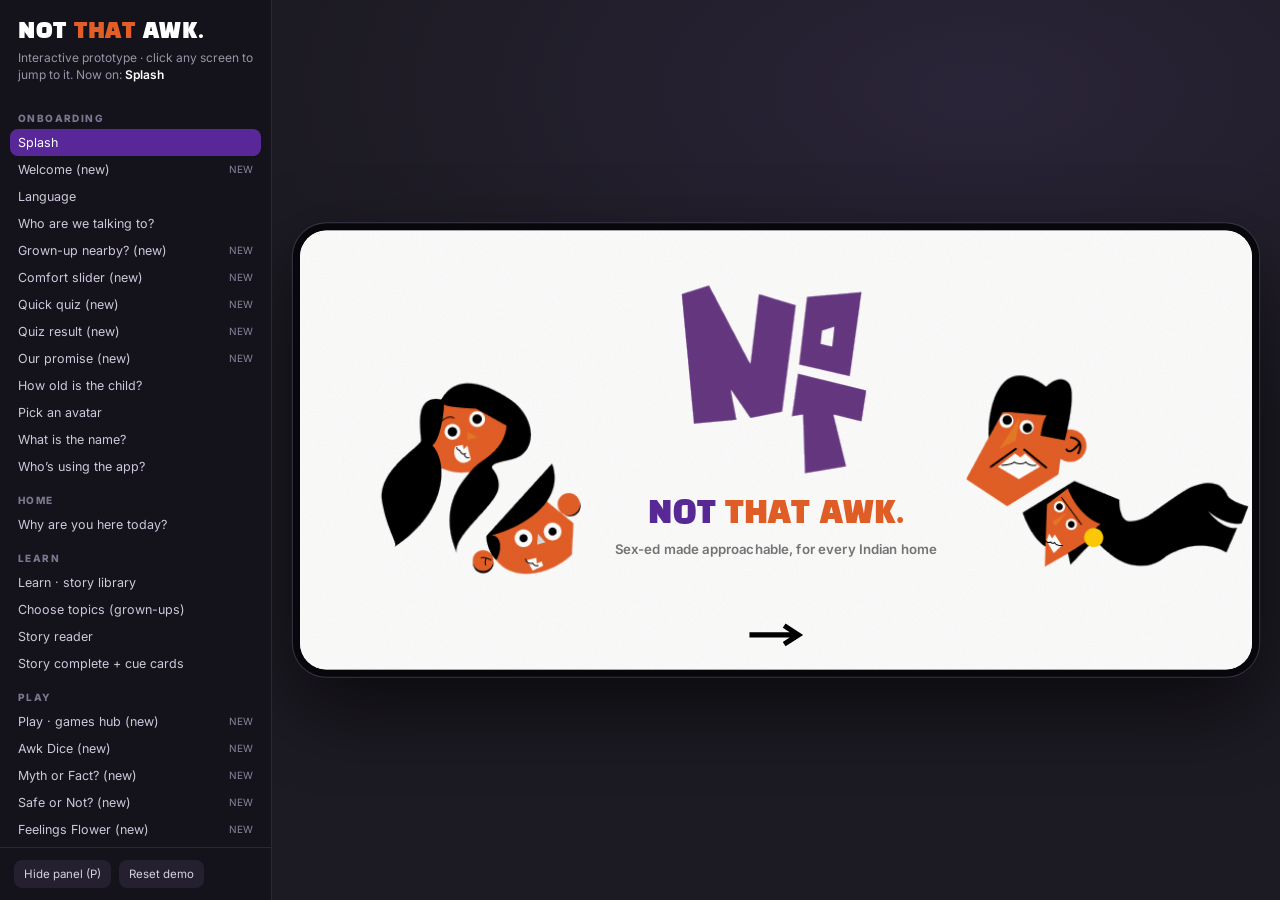
==== commit 0427924d: "Revert "Rework prototype: age zones, kid and grown-up modes, vector illustrations, 38 stories, 10 ga" ====
--- a/index.html
+++ b/index.html
@@ -16,7 +16,7 @@
       <p>Interactive prototype · click any screen to jump to it. Now on: <span id="curName" style="color:#fff;font-weight:600"></span></p>
     </header>
     <nav></nav>
-    <footer><button id="demoBtn">Load demo family</button><button id="sideHide">Hide panel (P)</button><button id="resetBtn">Reset</button></footer>
+    <footer><button id="sideHide">Hide panel (P)</button><button id="resetBtn">Reset demo</button></footer>
   </aside>
   <main id="viewport">
     <button id="sideToggle" aria-label="Show screen index">☰</button>
@@ -25,25 +25,14 @@
       <div id="stage">
         <div id="screens"></div>
         <div id="modal"></div>
+        <div id="wipe"><i></i><i></i><i></i></div>
       </div>
     </div>
   </main>
 </div>
 <script src="js/data.js"></script>
-<script src="js/art.js"></script>
-<script src="js/core.js"></script>
-<script src="js/onboard.js"></script>
-<script src="js/content-core.js"></script>
-<script src="js/content-d.js"></script>
-<script src="js/content-a.js"></script>
-<script src="js/content-b.js"></script>
-<script src="js/content-c.js"></script>
-<script src="js/learn.js"></script>
-<script src="js/content-games.js"></script>
-<script src="js/content-meet.js"></script>
-<script src="js/play.js"></script>
-<script src="js/meet.js"></script>
-<script src="js/gu.js"></script>
-<script>NTA.boot();</script>
+<script src="js/app.js"></script>
+<script src="js/games.js"></script>
+<script>NTA_boot();</script>
 </body>
 </html>
--- a/css/app.css
+++ b/css/app.css
@@ -65,9 +65,25 @@
 #stage{position:absolute;inset:0;background:var(--paper);overflow:hidden;border-radius:26px;box-shadow:0 0 0 7px #08070b,0 0 0 8px #3a3547,0 30px 80px #000a}
 #stage::after{content:"";position:absolute;inset:0;pointer-events:none;z-index:60;opacity:.55;mix-blend-mode:multiply;
   background-image:url("data:image/svg+xml;utf8,<svg xmlns='http://www.w3.org/2000/svg' width='220' height='220'><filter id='n'><feTurbulence type='fractalNoise' baseFrequency='.8' numOctaves='3' seed='4'/><feColorMatrix values='0 0 0 0 .55  0 0 0 0 .5  0 0 0 0 .45  0 0 0 .22 0'/></filter><rect width='100%' height='100%' filter='url(%23n)'/></svg>")}
+.screen{position:absolute;inset:0;z-index:1;overflow:hidden}
+.screen.enter>*{animation:rise .5s cubic-bezier(.2,.9,.25,1.2) both}
+.screen.enter>*:nth-child(2){animation-delay:.04s}.screen.enter>*:nth-child(3){animation-delay:.08s}
+.screen.enter>*:nth-child(4){animation-delay:.12s}.screen.enter>*:nth-child(5){animation-delay:.16s}
+@keyframes rise{from{opacity:0;transform:translateY(14px) scale(.98)}to{opacity:1;transform:none}}
 .bg-peach{background:var(--peach)}.bg-cream{background:var(--cream)}.bg-olive{background:var(--olive)}.bg-yellow{background:var(--yellow)}
 .bg-purple{background:var(--logo)}.bg-orange{background:var(--orange)}.bg-sky{background:var(--sky)}.bg-navy{background:var(--navy)}
 .abs{position:absolute}
+
+/* shape wipe transition */
+#wipe{position:absolute;inset:0;z-index:90;pointer-events:none;overflow:hidden}
+#wipe i{position:absolute;top:-10%;bottom:-10%;width:46%;left:-60%;transform:skewX(-14deg)}
+#wipe i:nth-child(1){background:var(--orange)}#wipe i:nth-child(2){background:var(--logo);width:52%}#wipe i:nth-child(3){background:var(--yellow);width:40%}
+#wipe.in i{animation:wIn .34s cubic-bezier(.7,0,.3,1) forwards}
+#wipe.in i:nth-child(2){animation-delay:.05s}#wipe.in i:nth-child(3){animation-delay:.1s}
+#wipe.out i{animation:wOut .38s cubic-bezier(.7,0,.3,1) forwards}
+#wipe.out i:nth-child(2){animation-delay:.04s}#wipe.out i:nth-child(3){animation-delay:.08s}
+@keyframes wIn{from{left:-60%}to{left:30%}}
+@keyframes wOut{from{left:30%}to{left:130%}}
 
 /* ============ Type ============ */
 .eyebrow{position:absolute;left:0;right:0;top:22px;text-align:center;pointer-events:none}
@@ -596,347 +612,3 @@
 #rotHint{position:absolute;left:0;right:0;bottom:calc(14px + env(safe-area-inset-bottom,0px));text-align:center;color:#d9d2e8;font:700 13px var(--body);z-index:25;pointer-events:none}
 #rotHint b{display:inline-block;animation:rotp 2.2s ease-in-out infinite}
 @keyframes rotp{0%,30%{transform:rotate(0)}60%,100%{transform:rotate(-90deg)}}
-
-/* =====================================================================================================
-   v3: calm motion, age-aware layouts, two modes, new screens
-   ===================================================================================================== */
-:root{--ease:cubic-bezier(.22,.61,.36,1);--ease-out:cubic-bezier(.16,1,.3,1);--lilac:#e6d9f0;--tbg:#fcfcfc}
-.bg-lilac{background:#e6d9f0}
-#stage[data-tier="4-6"]{--tbg:#fffaf0}#stage[data-tier="7-9"]{--tbg:#fff3ea}#stage[data-tier="10-12"]{--tbg:#faf6ff}#stage[data-tier="13+"]{--tbg:#e9edf3}
-.tinted{background:var(--tbg)}
-
-/* screens cross-fade; the old screen stays put until the new one is fully there */
-.screen{position:absolute;inset:0;z-index:1;overflow:hidden;transition:opacity .5s var(--ease),transform .7s var(--ease);will-change:opacity,transform}
-.screen.pre{opacity:0;transform:translate3d(14px,0,0)}
-.screen.pre.back{transform:translate3d(-14px,0,0)}
-.screen.out{z-index:0;transform:translate3d(-8px,0,0)}
-.screen.out.back{transform:translate3d(8px,0,0)}
-.screen>*{animation:fadeUp .7s var(--ease-out) both}
-.screen>.ib,.screen>.foot,.screen>.chip,.screen>.eyebrow,.screen>.stg,.screen>.dots,.screen>.prog-bar{animation:fadeIn .6s var(--ease) both}
-.screen>*:nth-child(3){animation-delay:.05s}.screen>*:nth-child(4){animation-delay:.1s}.screen>*:nth-child(5){animation-delay:.15s}.screen>*:nth-child(6){animation-delay:.2s}.screen>*:nth-child(n+7){animation-delay:.25s}
-@keyframes fadeUp{from{opacity:0;transform:translate3d(0,8px,0)}to{opacity:1;transform:none}}
-@keyframes fadeIn{from{opacity:0}to{opacity:1}}
-#modal{transition:opacity .3s var(--ease)}
-#modal.on{animation:none}
-.sheet{animation:sheetIn .45s var(--ease-out) both}
-@keyframes sheetIn{from{opacity:0;transform:translate3d(0,10px,0) scale(.99)}to{opacity:1;transform:none}}
-.gate{animation:sheetIn .45s var(--ease-out) both}
-.ib,.btn,.tile,.lang,.zc,.scard,.opt,.oc,.wp,.av{transition:transform .3s var(--ease),box-shadow .3s var(--ease),background .3s var(--ease),opacity .3s var(--ease)}
-.ib:hover{transform:scale(1.06)}
-@media (prefers-reduced-motion:reduce){.screen,.screen>*,#modal,.sheet{animation:none!important;transition:none!important}.screen.pre{opacity:1;transform:none}}
-
-/* generic helpers */
-.lnk{font:700 12px var(--body);color:var(--purple);text-decoration:underline;text-underline-offset:3px}
-.cnt{position:absolute;left:50%}
-.who-line{position:absolute;left:0;right:0;bottom:60px;text-align:center;font:600 12px var(--body);color:#8a8a8a}
-.eyebrow p.why{margin:7px auto 0;max-width:660px;font:600 12px/1.45 var(--body);color:#6f6a78}
-.eyebrow h3{max-width:800px;margin-left:auto;margin-right:auto}
-.zbadge{display:inline-block;color:#fff;font:800 10.5px var(--body);letter-spacing:.5px;padding:4px 10px;border-radius:99px}
-
-/* profile chip (opens the player switcher) */
-.chip{position:absolute;left:76px;top:14px;display:flex;align-items:center;gap:6px;z-index:5;text-align:left;border-radius:12px;padding:2px 10px 2px 2px}
-.chip>svg,.chip>img{height:46px;width:auto;flex:none;display:block}
-.chip span{display:flex;flex-direction:column;line-height:1.05}
-.chip b{font:400 24px/1 var(--display);color:var(--purple);letter-spacing:.4px}
-.chip i{font:700 10px var(--body);color:#8a8397;font-style:normal;margin-top:2px}
-.chip:hover{background:#0000000a}
-.chip.sm>svg,.chip.sm>img{height:40px}
-
-/* ---- who's playing (sheet + page) ---- */
-.who-sheet{left:170px;top:56px;width:592px;padding:24px 28px 28px}
-.who-sheet h4{margin:0 0 14px;font-size:26px;color:var(--purple);text-align:center}
-.who-sheet .ib.x{left:14px;top:10px;width:38px;height:38px}
-.wp-grid{display:flex;flex-wrap:wrap;gap:14px;justify-content:center}
-.wp{width:120px;padding:10px 6px 12px;background:#fff;box-shadow:0 0 0 1.5px #d9d3e3;display:flex;flex-direction:column;align-items:center;gap:4px;text-align:center}
-.wp b{font:400 18px/1 var(--display);color:var(--ink)}.wp i{font:800 10px var(--body);font-style:normal;letter-spacing:.3px}
-.wp:hover{transform:translateY(-3px);box-shadow:0 0 0 1.5px var(--purple)}.wp.on{box-shadow:0 0 0 2.5px var(--ink),5px 5px 0 var(--yellow)}
-.wp.add span{width:62px;height:62px;display:grid;place-items:center;color:var(--orange)}.wp.add span svg{width:34px}.wp.add{justify-content:center}
-.wp-grid.page{position:absolute;left:50%;top:108px;width:760px;margin-left:-380px}
-
-/* ---- intro ---- */
-.intro-cnt{top:92px;width:800px;margin-left:-400px;display:flex;gap:44px;align-items:center}
-.intro .copy{position:static;width:340px;flex:none}
-.intro .copy h2{font:400 40px/1.04 var(--display);color:var(--purple);margin:0 0 14px}
-.intro .copy h2 em{font-style:normal;color:var(--orange)}
-.intro .copy p{font:600 15.5px/1.5 var(--body);color:#38333f;margin:0}
-.artcard{position:relative;width:416px;height:250px;flex:none;clip-path:polygon(2% 3%,98% 0,100% 96%,0 100%);box-shadow:0 12px 0 rgba(0,0,0,.06);animation:fadeUp .7s var(--ease-out) both}
-.artcard svg{width:100%;height:100%;display:block}
-.awk-pin{position:absolute;right:-6px;bottom:-4px}
-.intro .dots{bottom:58px}
-
-/* ---- role cards ---- */
-.roles{position:absolute;left:50%;top:104px;width:640px;margin-left:-320px;display:flex;gap:24px}
-.role{flex:1;background:#fff;box-shadow:0 0 0 2px var(--ink),7px 7px 0 var(--c,var(--orange));text-align:left;display:flex;flex-direction:column;overflow:hidden}
-.r-kid{--c:var(--olive)}.r-adult{--c:var(--logo)}
-.role:hover{transform:translateY(-4px);box-shadow:0 0 0 2px var(--ink),10px 12px 0 var(--c)}
-.role .ra{height:134px;overflow:hidden;border-bottom:2px solid var(--ink)}.role .ra svg{width:100%;height:100%;display:block}
-.role .rt{padding:12px 16px 16px}.role h4{margin:0 0 5px;font:400 22px/1.05 var(--display);color:var(--ink)}.role p{margin:0;font:600 12.5px/1.45 var(--body);color:#5b5666}
-.roles.two{width:660px;margin-left:-330px}
-
-/* ---- age zone cards ---- */
-.zcards{position:absolute;left:50%;top:108px;width:836px;margin-left:-418px;display:flex;gap:12px}
-.zc{width:200px;background:#fff;text-align:left;box-shadow:0 0 0 1.5px #d6d0de;display:flex;flex-direction:column;position:relative;overflow:hidden}
-.zc .zart{height:100px;overflow:hidden;border-bottom:3px solid var(--c)}.zc .zart svg{width:100%;height:100%;display:block}
-.zc h5{margin:9px 12px 0;font:400 19px/1 var(--display);color:var(--c)}.zc .ag{margin:3px 12px 0;font:800 11px var(--body);color:#6f6a78;letter-spacing:.6px}
-.zc ul{margin:7px 12px 12px;padding:0;list-style:none;font:600 11px/1.4 var(--body);color:#3f3a47}.zc li{padding-left:12px;position:relative;margin-bottom:3px}.zc li::before{content:"";position:absolute;left:0;top:5px;width:5px;height:5px;background:var(--c)}
-.zc:hover{transform:translateY(-4px);box-shadow:0 0 0 2px var(--c)}
-.zc.on{box-shadow:0 0 0 3px var(--ink),7px 7px 0 var(--c);transform:translateY(-4px)}
-.zc.on::after{content:"";position:absolute;right:8px;top:8px;width:26px;height:26px;border-radius:50%;background:var(--olive-d) url("data:image/svg+xml;utf8,<svg xmlns='http://www.w3.org/2000/svg' viewBox='0 0 24 24'><path d='M5 13l4 4L19 7' fill='none' stroke='white' stroke-width='3.4' stroke-linecap='round' stroke-linejoin='round'/></svg>") center/17px no-repeat;box-shadow:0 0 0 2px #fff}
-.zfind{position:absolute;left:0;right:0;top:374px;text-align:center;font:700 12.5px var(--body);color:#555;min-height:18px}
-.typeage{position:absolute;right:46px;top:380px;font-size:11.5px}
-.age-sheet{left:300px;top:66px;width:332px;padding:26px 24px 24px;text-align:center}
-.age-sheet h4{margin:0 0 12px;font-size:26px;color:var(--purple)}.age-sheet .ib.x{left:10px;top:8px;width:36px;height:36px}
-.stepper{display:flex;align-items:center;justify-content:center;gap:18px}.stepper button{width:52px;height:52px;border-radius:50%;background:var(--cream);box-shadow:0 0 0 2px var(--ink);font:400 30px var(--display)}
-.stepper button:hover{background:var(--yellow)}.big-age{font:400 76px/1 var(--display);min-width:110px;color:var(--ink)}
-.age-zone{margin:12px 0 16px;font:700 14px var(--body);color:#555}
-
-/* ---- avatars / name (centred) ---- */
-.avgrid{top:130px;width:700px;margin-left:-350px;grid-template-columns:repeat(6,1fr);gap:12px 10px}
-.av{height:112px}.av svg,.av img{max-height:104px}
-.av.on{transform:translateY(-6px) scale(1.1)}
-.namebox{top:116px}.nm-av{display:grid;place-items:center;margin:0 auto 8px;height:96px}
-.namebox .cnt2{text-align:right;font:600 11px var(--body);color:var(--lilac);margin-top:5px}
-.namebox input{height:44px;font-size:24px}
-
-/* ---- invite / welcome / handover ---- */
-.invite{top:112px;width:760px;margin-left:-380px;display:flex;gap:30px;align-items:center}
-.iv-l{flex:1}.iv-l p{margin:0 0 12px;font:600 16px/1.5 var(--body);color:#2f2a38}.iv-l p.sm{font-size:12.5px;color:#6f6a78}.iv-l .btns{display:flex;gap:12px;margin-top:20px}
-.iv-r{width:190px;flex:none;text-align:center}
-.code-sheet{left:290px;top:78px;width:352px;padding:26px 24px;text-align:center}.code-sheet .ib.x{left:10px;top:8px;width:36px;height:36px}
-.code-sheet h4{margin:0 0 10px;font-size:24px;color:var(--purple)}.code{font:400 46px/1 var(--display);letter-spacing:3px;background:var(--cream);padding:14px 0;box-shadow:0 0 0 2px var(--ink);margin-bottom:12px}
-.code-sheet p{margin:0 0 16px;font:600 12.5px/1.5 var(--body);color:#555}
-.welcome-h h3{font-size:20px}.zone-name{position:absolute;left:0;right:0;top:64px;text-align:center;font:400 46px/1 var(--display)}
-.wel{top:132px;width:640px;margin-left:-320px;display:flex;gap:30px;align-items:center}.aw{flex:none}
-.inside{flex:1}.inside .vo{margin:0 0 12px;font:600 13px/1.45 var(--body);color:#5b5666}
-.in-row{display:flex;align-items:center;gap:12px;padding:7px 12px;margin-bottom:7px;background:#fff;box-shadow:0 0 0 1.5px #d6d0de;font:700 14px var(--body)}
-.in-row span{width:30px;height:30px;display:grid;place-items:center;background:var(--c);color:#fff;flex:none}.in-row span svg{width:18px;height:18px}
-.tone-copy{top:150px;font:800 17px/1.45 var(--body)}.tone-copy span{font:600 12.5px var(--body);color:#888}
-
-/* ---- hub ---- */
-.hub-foot{position:absolute;left:24px;right:24px;bottom:14px;display:flex;justify-content:space-between;align-items:flex-end;z-index:6}
-.gu-btn{display:flex;gap:7px;align-items:center;padding:8px 14px;background:#fff;box-shadow:0 0 0 1.5px var(--purple);font:800 11px var(--body);color:var(--purple);letter-spacing:.5px}
-.gu-btn:hover{background:var(--purple);color:#fff}.gu-btn:hover svg path,.gu-btn:hover svg rect{fill:#fff}
-.hub-r{display:flex;align-items:flex-end;gap:12px}
-.awk-help{display:flex;align-items:flex-end;gap:6px;padding:0}.awk-help span{font:800 11px var(--body);color:var(--purple);padding:6px 10px;background:#fff;box-shadow:0 0 0 1.5px var(--purple);margin-bottom:12px;position:relative}
-.awk-help:hover{transform:translateY(-3px)}
-.tiles{top:112px}
-.tile p{font:600 12px/1.35 var(--body);color:#6f6a78;margin-top:12px}
-.statpills{display:none}
-
-/* ---- learn library ---- */
-.pills{top:68px}
-.scards{position:absolute;left:0;right:0;top:112px;display:flex;justify-content:center;gap:18px}
-.scard{width:262px;height:238px;background:#fff;box-shadow:0 0 0 1.5px #d6d0de;text-align:left;display:flex;flex-direction:column;padding:0;overflow:hidden;position:relative}
-.scard:hover{transform:translateY(-5px);box-shadow:0 0 0 2.5px var(--c)}
-.sc-art{height:116px;position:relative;border-bottom:4px solid var(--c);overflow:hidden;flex:none}.thw-in{position:absolute;inset:0;display:grid;place-items:center}.thw-in svg{width:100%;height:100%;display:block}.thw-in img{display:block}
-.scard h5{margin:9px 12px 3px;font:400 16.5px/1.12 var(--display);color:var(--ink)}
-.scard p{margin:0 12px;font:600 11px/1.38 var(--body);color:#5b5666;flex:1;overflow:hidden}
-.scard i{display:block;padding:7px 12px 9px;font:700 10px var(--body);font-style:normal;color:var(--c);letter-spacing:.3px}
-.done-tag,.branch-tag{position:absolute;right:8px;top:8px;font:800 9.5px var(--body);padding:3px 8px;border-radius:99px;color:#fff;background:var(--olive-d)}.branch-tag{background:var(--purple)}
-.pager{position:absolute;left:0;right:0;top:356px;display:flex;justify-content:center;align-items:center;gap:10px;font:700 12px var(--body);color:#777}
-.learn-foot{position:absolute;left:0;right:0;bottom:10px;display:flex;justify-content:center;align-items:center;gap:14px}
-.eyebrow.sm h3{font-size:20px}
-
-/* ---- story reader ---- */
-.story{background:#000}
-.stg{position:absolute;inset:0;overflow:hidden}
-.sl-wrap{position:absolute;inset:0;transition:opacity .55s var(--ease),transform .7s var(--ease)}
-.sl-wrap.pre{opacity:0;transform:translate3d(36px,0,0)}.sl-wrap.pre.back{transform:translate3d(-36px,0,0)}
-.sl-wrap.out{opacity:0;transform:translate3d(-24px,0,0)}
-.sl{position:absolute;inset:0;overflow:hidden}
-.sl.scn svg{width:100%;height:100%;display:block}
-.bn{position:absolute;left:0;right:0;margin:0 auto;width:max-content;max-width:600px;min-width:340px;z-index:4;animation:fadeUp .8s .2s var(--ease-out) both}
-.bn.pos-t{top:18px}.bn.pos-b{bottom:34px}
-.bn.alt{background:var(--logo)}
-.o-bn{animation:fadeUp .8s .2s var(--ease-out) both}
-.sl .art{position:absolute;z-index:2;animation:artIn .9s var(--ease-out) both}
-@keyframes artIn{from{opacity:0;transform:translateY(16px)}}
-.opts-col{position:absolute;left:478px;top:128px;width:372px;display:flex;flex-direction:column;gap:9px;z-index:4}
-.oc{display:flex;gap:10px;align-items:center;text-align:left;padding:11px 14px;background:#fff;font:700 13.5px/1.35 var(--body);box-shadow:0 0 0 2px var(--ink),4px 4px 0 var(--ink);animation:fadeUp .6s var(--ease-out) both}
-.oc:nth-child(2){animation-delay:.08s}.oc:nth-child(3){animation-delay:.16s}
-.oc i{width:26px;height:26px;border-radius:50%;background:var(--cream);display:grid;place-items:center;font:400 14px var(--display);flex:none;font-style:normal}
-.oc:hover{transform:translate(-2px,-2px);box-shadow:0 0 0 2px var(--ink),6px 6px 0 var(--orange)}
-.oc.ok{background:var(--olive);color:#fff;box-shadow:0 0 0 2px var(--ink),4px 4px 0 var(--olive-d)}.oc.ok i{background:#fff;color:var(--olive-d)}
-.oc.maybe{background:var(--yellow)}.oc.no{background:#ececec;color:#6a6a6a}
-.fbx{position:absolute;left:478px;top:334px;width:372px;padding:11px 14px;font:600 12.5px/1.45 var(--body);z-index:4;animation:fadeUp .5s var(--ease-out) both;background:#fff;box-shadow:0 0 0 2px var(--ink)}
-.fbx b{font:400 15px var(--display);margin-right:4px}.fbx.ok{background:#e4ecc0}.fbx.maybe{background:#fff0b8}.fbx.no{background:#ffe0d0}
-.fact{display:grid;place-items:center}
-.fact-in{display:flex;gap:34px;width:760px;align-items:center}
-.fact-card{width:200px;height:200px;flex:none;background:#ffffff26;display:grid;place-items:center;clip-path:polygon(4% 0,100% 5%,96% 100%,0 94%)}.fact-card svg{width:150px;height:130px}
-.fact-tx{color:#fff}.fact-tx em{font:400 14px var(--display);letter-spacing:1.5px;font-style:normal;opacity:.85;text-transform:uppercase}
-.fact-tx h3{margin:6px 0 3px;font:400 36px/1.02 var(--display)}.fact-tx b{display:block;font:800 11.5px var(--body);letter-spacing:.8px;text-transform:uppercase;opacity:.85;margin-bottom:12px}
-.fact-tx p{margin:0;font:600 15.5px/1.55 var(--body);max-width:470px}
-.fact.bg-yellow .fact-tx{color:var(--ink)}
-.s-next,.s-prev{position:absolute;top:50%;margin-top:-22px;width:44px;height:44px;border-radius:50%;background:#fff;box-shadow:0 0 0 2px var(--ink);display:grid;place-items:center;z-index:8}
-.s-next{right:18px}.s-prev{left:18px}.s-next svg,.s-prev svg{width:20px}
-.s-next:not(.lock){animation:nudgeR 2.4s var(--ease) infinite}
-.s-next.lock{opacity:.35;pointer-events:none}
-@keyframes nudgeR{50%{transform:translateX(5px)}}
-.ib.tog{right:84px;top:22px;width:54px;height:54px}.ib.tog svg{width:100%;height:100%}.ib.tog.on{background:var(--yellow);border-radius:12px}
-.askchip{position:absolute;left:50%;margin-left:-300px;width:600px;bottom:34px;background:#fff;padding:10px 16px;font:700 13px/1.45 var(--body);box-shadow:0 0 0 2px var(--ink),5px 5px 0 var(--yellow);z-index:7;animation:fadeUp .5s var(--ease-out) both}
-.askchip b{display:block;font:400 11px var(--display);letter-spacing:1.4px;color:var(--purple);text-transform:uppercase;margin-bottom:3px}
-.prog-bar{position:absolute;left:50%;bottom:11px;width:220px;height:6px;margin-left:-110px;background:#ffffff77;transform:skewX(-20deg);z-index:9;overflow:hidden}.prog-bar i{display:block;height:100%;width:0;background:var(--orange);transition:width .7s var(--ease)}
-
-/* ---- widgets ---- */
-.wd{display:block}
-.swatches{position:absolute;left:96px;top:150px;display:flex;flex-wrap:wrap;gap:10px;width:250px;z-index:4}
-.sw{width:46px;height:46px;transform:rotate(var(--r,0deg));box-shadow:0 5px 0 rgba(0,0,0,.18)}.sw:hover{transform:rotate(0) scale(1.1)}.sw.used{opacity:.3;transform:scale(.8)}
-.flw{position:absolute;left:470px;top:56px;width:330px;height:374px}.flw.l{left:90px;top:50px}
-.fl-svg{width:100%;height:100%;overflow:visible}.fl-svg .pt{transition:fill .4s var(--ease),transform .5s var(--ease);transform-box:fill-box;transform-origin:50% 100%}
-.fl-svg .pt.empty{fill:#fff6;stroke:#fff;stroke-dasharray:6 5;stroke-width:2.5}.fl-svg .pt.pop{transform:scale(1.12)}
-.ef-slot{position:absolute;left:470px;top:120px;width:380px}
-.ef-empty{text-align:center;font:400 26px/1.15 var(--display);color:var(--purple);padding-top:50px}.ef-empty small{display:block;margin-top:10px;font:600 12.5px/1.4 var(--body);color:#777}
-.ef-panel{padding:20px 24px;box-shadow:8px 8px 0 #0003;animation:fadeUp .4s var(--ease-out) both}.ef-panel h4{margin:0 0 4px;font:400 34px/1 var(--display)}
-.ef-panel .row{margin-top:10px;font:700 13.5px/1.4 var(--body)}.ef-panel .row b{display:block;font:400 11px var(--display);letter-spacing:1.4px;opacity:.75;text-transform:uppercase;margin-bottom:2px}
-.voice-box{position:absolute;left:0;right:0;top:140px;text-align:center}
-.vmeter{width:400px;height:20px;margin:0 auto 20px;background:#ffffff30;transform:skewX(-16deg);position:relative;box-shadow:0 0 0 2px #fff}.vmeter i{position:absolute;left:0;top:0;bottom:0;width:0;background:var(--yellow)}
-.voice{font-size:42px;padding:24px 54px;touch-action:none}.vsay{color:#fff;margin-top:16px;font-size:21px;height:26px}
-.trust-box{position:absolute;left:0;right:0;top:112px}
-.trustc{position:absolute;left:100px;top:20px;width:400px;display:flex;flex-wrap:wrap;gap:10px}.trustc button{padding:10px 14px;background:#fff;font:700 14px var(--body);box-shadow:0 0 0 2px var(--ink),4px 4px 0 var(--ink)}.trustc button.ok{background:var(--olive);color:#fff}
-.hand5{position:absolute;left:540px;top:0}
-.bm{position:absolute;left:0;right:0;top:96px}
-.bm-fig{position:absolute;left:200px;top:0;width:160px;height:330px}.bm-fig svg{width:100%;height:100%}
-.spot{position:absolute;width:34px;height:34px;margin:-17px 0 0 -17px;border-radius:50%;background:var(--c);box-shadow:0 0 0 3px #fff;animation:spotp 2.4s var(--ease) infinite}.spot.sm{width:26px;height:26px;margin:-13px 0 0 -13px;background:#0b0b0bcc}.spot.seen{animation:none;opacity:.55}
-@keyframes spotp{50%{box-shadow:0 0 0 9px #ffffff77}}
-.bm-panel{position:absolute;left:420px;top:40px;width:340px}.bm-card{background:#fff;padding:18px 20px;box-shadow:0 0 0 2.5px var(--ink),7px 7px 0 var(--c);animation:fadeUp .4s var(--ease-out) both}.bm-card h4{margin:0 0 6px;font:400 24px/1 var(--display);color:var(--c)}.bm-card p{margin:0;font:600 13px/1.5 var(--body)}
-.cells-svg{position:absolute;inset:0;width:100%;height:100%;pointer-events:none}.pulse-c{animation:pulseT 2.4s ease-in-out infinite;transform-origin:center;transform-box:fill-box}
-@keyframes pulseT{50%{transform:scale(1.08)}}
-.tl,.an,.ct,.cy,.ck-list{position:absolute;left:50%;top:92px;width:760px;margin-left:-380px}
-.tl-tabs{display:flex;gap:8px;margin-bottom:12px;justify-content:center}.tl-tabs button{padding:7px 14px;background:#fff;font:800 12px var(--body);box-shadow:0 0 0 1.5px #cfc8dc}.tl-tabs button.on{background:var(--purple);color:#fff}
-.tl-chart{position:relative;padding:22px 0 0 230px;min-height:210px}
-.tl-axis{position:absolute;left:230px;right:0;top:0;height:18px;font:700 10.5px var(--body);color:#777}.tl-axis span{position:absolute;transform:translateX(-50%)}
-.tl-row{display:flex;align-items:center;height:32px;position:relative}.tl-row label{position:absolute;left:-230px;width:218px;text-align:right;font:700 12px var(--body);color:#333}
-.tl-track{position:relative;flex:1;height:22px;background:linear-gradient(90deg,#00000008 1px,transparent 1px) 0 0/10% 100%}
-.tl-bar{position:absolute;top:0;height:22px;background:var(--orange);color:#fff;font:800 10px var(--body);display:grid;place-items:center;transform:skewX(-14deg)}.tl-bar span{transform:skewX(14deg)}.tl-bar:hover,.tl-bar.on{background:var(--purple)}
-.tl-you{position:absolute;top:14px;bottom:0;width:2px;background:var(--ink);opacity:.5}.tl-you i{position:absolute;bottom:-18px;left:50%;transform:translateX(-50%);font:800 9.5px var(--body);white-space:nowrap;font-style:normal;color:#444}
-.tl-info,.an-info{margin:20px auto 0;max-width:640px;min-height:42px;padding:10px 16px;background:#fff;box-shadow:0 0 0 2px var(--ink),5px 5px 0 var(--yellow);font:600 13.5px/1.5 var(--body);text-align:center}
-.cy{display:flex;gap:30px;align-items:center;top:98px}.cy-wheel{width:220px;height:220px;flex:none}.cy-side{flex:1}
-.cy-side input{width:100%;accent-color:var(--orange)}.cy-day{margin:8px 0 4px;font:400 26px var(--display)}.cy-info{font:600 14px/1.5 var(--body);color:#333;min-height:96px}
-.an{top:90px}.an-fig{width:210px;height:210px;margin:0 auto}.an-svg{position:relative;width:210px;height:210px;box-shadow:0 0 0 2px var(--ink)}.an-svg svg{width:100%;height:100%;display:block}
-.an-info{margin-top:12px}
-.ct{display:flex;gap:20px;top:98px}.ct-list{width:210px;display:flex;flex-direction:column;gap:8px}
-.ct-list button{padding:11px 14px;background:#fff;font:800 13.5px var(--body);text-align:left;box-shadow:0 0 0 1.5px #cfc8dc;display:flex;justify-content:space-between;align-items:center}.ct-list button.on{background:var(--purple);color:#fff;box-shadow:none}.ct-list i{font:800 9px var(--body);background:var(--olive);color:#fff;padding:2px 6px;border-radius:99px;font-style:normal}
-.ct-panel{flex:1}.ct-card{background:#fff;padding:18px 22px;box-shadow:0 0 0 2.5px var(--ink),7px 7px 0 var(--yellow);animation:fadeUp .4s var(--ease-out) both}.ct-card h4{margin:0 0 6px;font:400 26px/1 var(--display)}.ct-card p{margin:0 0 12px;font:600 13.5px/1.5 var(--body)}
-.eff{display:flex;align-items:center;gap:10px;font:700 12px var(--body);margin-bottom:6px}.effbar{flex:1;height:12px;background:#eee;position:relative;display:flex}.effbar i{background:var(--olive);height:100%}.effbar i.hi{background:#c8d37a}.eff b{min-width:60px}
-.ct-card small{display:block;font:600 11.5px var(--body);color:#777;margin-bottom:8px}.sti{display:inline-block;font:800 11px var(--body);padding:4px 10px;margin:4px 0 8px}.sti.y{background:var(--olive);color:#fff}.sti.n{background:#ece7f2;color:#554d62}.where{font:600 12.5px/1.45 var(--body);color:#444}
-.ck-list{display:flex;flex-direction:column;gap:7px;top:100px}.ckr{display:flex;gap:12px;align-items:center;padding:9px 14px;background:#fff;font:700 13.5px var(--body);text-align:left;box-shadow:0 0 0 1.5px #cfc8dc}.ckr i{width:24px;height:24px;border:2.5px solid var(--ink);display:grid;place-items:center;flex:none;background:#fff}.ckr i svg{width:14px;opacity:0}.ckr i svg path{stroke:#fff}.ckr.on i{background:var(--olive-d)}.ckr.on i svg{opacity:1}
-.ck-res{min-height:34px;margin-top:4px;text-align:center;font:700 12.5px/1.4 var(--body);color:var(--purple)}
-
-/* ---- done ---- */
-.remember{position:absolute;left:50%;top:84px;width:600px;margin-left:-300px;padding:14px 22px;background:var(--yellow);box-shadow:7px 7px 0 var(--ink);text-align:center}
-.remember small{font:400 12px var(--display);letter-spacing:1.5px;color:#7a5f00}.remember p{margin:4px 0 0;font:800 17px/1.35 var(--body)}
-.cues{position:absolute;left:50%;top:186px;width:620px;margin-left:-310px;display:flex;gap:20px}
-.cue{flex:1;padding:14px 16px;color:#fff;font:700 13.5px/1.45 var(--body);box-shadow:0 7px 0 rgba(0,0,0,.12);transition:transform .3s var(--ease)}.cue small{display:block;font:400 11px var(--display);letter-spacing:1px;opacity:.85;margin-bottom:6px;text-transform:uppercase}
-.cue:hover{transform:translateY(-4px)}.cue.c-or{background:var(--orange)}.cue.c-pu{background:var(--logo)}.cue.c-ol{background:var(--olive)}.cue.c-ye{background:var(--yellow);color:var(--ink)}
-.done-act{position:absolute;left:50%;top:310px;width:700px;margin-left:-350px;display:flex;align-items:center;gap:18px;flex-wrap:wrap;justify-content:center}
-.nextup{display:flex;gap:8px;align-items:center}.nextup small{font:800 10px var(--body);color:#888;letter-spacing:.8px}.nu{padding:7px 12px;background:#fff;box-shadow:0 0 0 1.5px var(--purple);font:700 11.5px var(--body);color:var(--purple);max-width:190px;text-align:left}.nu:hover{background:var(--purple);color:#fff}
-.done-links{width:100%;display:flex;gap:20px;justify-content:center}
-.done .eyebrow{top:16px}
-
-/* ---- play hub + games ---- */
-.ggrid{position:absolute;left:50%;top:104px;width:836px;margin-left:-418px;display:grid;grid-template-columns:repeat(4,1fr);gap:14px}
-.ggrid.three{grid-template-columns:repeat(3,1fr);width:780px;margin-left:-390px;top:112px}
-.gcard{height:122px;padding:13px 14px;color:#fff;text-align:left;position:relative;overflow:hidden;box-shadow:0 7px 0 rgba(0,0,0,.1)}
-.ggrid.three .gcard{height:132px}
-.gcard h5{margin:0 0 5px;font:400 18px/1.05 var(--display);max-width:74%}
-.gcard p{margin:0;font:600 10.8px/1.38 var(--body);opacity:.95;max-width:76%}
-.gcard .gi{position:absolute;right:8px;bottom:8px;width:50px;height:50px}.gcard .gi svg{width:100%;height:100%}
-.gcard .gt{position:absolute;right:8px;top:8px;font:800 8.5px var(--body);background:rgba(0,0,0,.22);padding:3px 7px;border-radius:99px;letter-spacing:.5px}
-.gcard.dk{color:var(--ink)}.gcard.dk .gt{background:rgba(0,0,0,.12)}
-.gcard:hover{transform:translateY(-5px)}
-.gbar{position:absolute;left:0;right:0;bottom:16px;display:flex;justify-content:center;gap:12px;align-items:center;font:700 12px var(--body);color:#777}
-.sbtn{display:flex;align-items:center;gap:9px;padding:9px 16px;background:#fff;box-shadow:0 0 0 2px var(--ink),4px 4px 0 var(--ink);font:700 13px var(--body)}.sbtn svg{width:19px}.sbtn b{color:var(--orange)}.sbtn:hover{transform:translate(-2px,-2px)}
-.qz-aw{position:absolute;left:30px;bottom:12px;z-index:3}
-.qz-card{top:104px}.qz-act{top:276px}
-.qz-end{position:absolute;left:0;right:0;top:100px;text-align:center}.qz-end p{margin:0 0 20px;font:600 14px var(--body);color:#777;max-width:520px;margin-left:auto;margin-right:auto}
-.big-score{font:400 72px/1 var(--display);color:var(--purple)}.big-score span{font-size:30px;color:#999}.qz-end h3{margin:6px 0 6px;font-size:26px}
-.qz-end .btns{display:flex;gap:14px;justify-content:center}
-.mq-q{position:absolute;left:50%;top:106px;width:620px;margin-left:-310px;text-align:center;font:800 20px/1.3 var(--body)}
-.mq-opts{position:absolute;left:50%;top:176px;width:520px;margin-left:-260px;display:flex;flex-direction:column;gap:9px}
-.mq-fb{position:absolute;left:50%;top:352px;width:660px;margin-left:-330px;font:600 13.5px/1.45 var(--body);background:#fff;padding:9px 14px;box-shadow:0 0 0 2px var(--ink);display:flex;gap:10px;align-items:center;animation:fadeUp .4s var(--ease-out) both}.mq-fb b{font:400 16px var(--display)}.mq-fb .btn{flex:none}
-.ww-scene{position:absolute;left:36px;top:92px;width:340px;height:270px;overflow:hidden;box-shadow:0 0 0 2px var(--ink),6px 6px 0 var(--yellow)}.ww-scene svg{width:100%;height:100%;display:block}
-.ww-box{position:absolute;left:400px;top:90px;width:490px}.ww-box small{font:800 10.5px var(--body);color:var(--purple);letter-spacing:.8px}.ww-box p{margin:6px 0 12px;font:800 16.5px/1.38 var(--body)}
-.ww-opts{display:flex;flex-direction:column;gap:8px}.ww-out{margin-top:10px;padding:10px 14px;font:600 13px/1.45 var(--body);background:#fff;box-shadow:0 0 0 2px var(--ink);animation:fadeUp .4s var(--ease-out) both}.ww-out b{font:400 15px var(--display);margin-right:4px}.ww-out.ok{background:#e4ecc0}.ww-out.maybe{background:#fff0b8}.ww-out.no{background:#ffe0d0}.ww-out .btn{margin-left:6px}
-.so-card{position:absolute;left:50%;top:110px;width:380px;margin-left:-190px;padding:30px 20px;text-align:center;font:400 30px/1.1 var(--display);background:#fff;box-shadow:0 0 0 3px var(--ink),9px 9px 0 3px var(--yellow);transition:transform .4s var(--ease),background .3s}
-.so-card.good{background:#e4ecc0}.so-card.bad{background:#ffe0d0}
-.so-bins{position:absolute;left:50%;top:250px;width:780px;margin-left:-390px;display:flex;gap:16px}.so-bin{flex:1;padding:24px 10px;color:#fff;font:400 20px/1.15 var(--display);box-shadow:0 7px 0 rgba(0,0,0,.15)}.so-bin:hover:not(:disabled){transform:translateY(-4px)}.so-bin:disabled{opacity:.7}
-.so-fb{position:absolute;left:0;right:0;top:358px;text-align:center;font:800 14px var(--body)}
-.mt-grid{position:absolute;left:50%;top:98px;width:780px;margin-left:-390px;display:grid;grid-template-columns:repeat(4,1fr);gap:10px}
-.mc{height:78px;position:relative;perspective:700px}.mc .front,.mc .back{position:absolute;inset:0;display:grid;place-items:center;backface-visibility:hidden;transition:transform .55s var(--ease);padding:6px 8px;text-align:center}
-.mc .front{background:var(--logo);color:#fff;font:400 30px var(--display);box-shadow:0 5px 0 #2f0f57}.mc .back{background:var(--cream);box-shadow:0 0 0 2px var(--ink);font:700 11.5px/1.3 var(--body);transform:rotateY(-180deg)}.mc.wd .back{background:var(--yellow);font:400 18px var(--display)}
-.mc.on .front{transform:rotateY(180deg)}.mc.on .back{transform:none}.mc.done .back{background:#e4ecc0;box-shadow:0 0 0 2px var(--olive-d)}.mc:hover:not(.on){transform:translateY(-3px)}
-.mt-st{position:absolute;left:0;right:0;top:366px;text-align:center;font:800 13px var(--body);color:#555}
-.dice-wrap{left:70px;top:112px}.sbook{left:60px;right:60px}.stk img,.stk svg{max-height:84px;max-width:84px}
-.chal{left:50%;margin-left:-430px;top:112px}.days{left:50%;margin-left:70px;top:116px}
-
-/* ---- meet ---- */
-.pills{top:68px}
-.phone{position:absolute;left:176px;top:34px;width:204px;height:372px;background:#000;border-radius:20px;overflow:hidden;box-shadow:0 0 0 5px #0b0b0b,0 14px 0 rgba(0,0,0,.1)}
-.ph-scene{position:absolute;inset:0}.ph-scene svg{width:100%;height:100%;display:block}
-.ph-bars{position:absolute;left:10px;right:10px;top:10px;display:flex;gap:4px;z-index:4}.ph-bars i{flex:1;height:3px;background:#ffffff66;border-radius:3px;overflow:hidden}.ph-bars b{display:block;height:100%;width:0;background:#fff}
-.ph-cap{position:absolute;left:10px;right:10px;bottom:16px;padding:10px 12px;background:rgba(10,10,10,.72);color:#fff;font:700 13px/1.45 var(--body);z-index:4;border-radius:10px;animation:fadeUp .5s var(--ease-out) both}
-.ph-who{position:absolute;left:10px;top:22px;display:flex;align-items:center;gap:6px;z-index:4;color:#fff;font:800 12px var(--body)}.ph-who span{width:30px;height:30px;border-radius:50%;overflow:hidden;background:#fff;display:grid;place-items:center}.ph-who span svg,.ph-who span img{width:34px;height:auto}
-.ph-l,.ph-r{position:absolute;top:60px;bottom:90px;width:40%;z-index:5}.ph-l{left:0}.ph-r{right:0}
-.rp{position:absolute;left:430px;top:98px;width:420px}.rp .topic{display:inline-block;background:var(--orange);color:#fff;font:800 10.5px var(--body);padding:4px 10px;border-radius:99px;letter-spacing:.5px}
-.rp h3{margin:10px 0 4px;font:400 28px/1.08 var(--display)}.rp .note{margin:0 0 18px;font:600 12px var(--body);color:#888}.rp-btns{display:flex;gap:10px;flex-wrap:wrap;margin-bottom:12px}.rp-btns .btn b{margin-left:4px}
-.wall{position:absolute;left:50%;top:132px;width:800px;margin-left:-400px;height:226px;overflow:auto;display:grid;grid-template-columns:1fr 1fr;gap:12px;align-content:start;padding:2px 6px 8px 2px;scrollbar-width:thin}
-.wq{background:#fff;padding:12px 14px;box-shadow:0 0 0 1.5px #d6d0de}.wq.open{box-shadow:0 0 0 2px var(--purple)}.wq-q{margin:0 0 9px;font:800 13.5px/1.35 var(--body)}
-.wq-m{display:flex;gap:8px}.me2,.seea{padding:6px 12px;font:800 11px var(--body);box-shadow:0 0 0 1.5px var(--purple);color:var(--purple);background:#fff}.me2:hover,.seea:hover{background:var(--purple);color:#fff}.me2 b{margin-left:3px}
-.wq-a{margin-top:9px;padding:9px 11px;background:var(--cream);font:600 12.5px/1.5 var(--body);animation:fadeUp .3s var(--ease-out) both}.wq-a small{display:block;font:800 9px var(--body);color:#8a6d00;letter-spacing:.8px;margin-bottom:3px}
-.askit{position:absolute;left:50%;margin-left:-110px;bottom:14px}
-.pv-scene{position:absolute;left:46px;top:118px;width:340px;height:236px;overflow:hidden;box-shadow:0 0 0 2px var(--ink),6px 6px 0 var(--yellow)}.pv-scene svg{width:100%;height:100%;display:block}
-.pv-panel{position:absolute;left:416px;top:112px;width:470px}.pv-tabs{display:flex;gap:8px;margin-bottom:10px}.pv-tabs button{padding:8px 16px;background:#fff;font:800 13px var(--body);box-shadow:0 0 0 1.5px #cfc8dc}.pv-tabs button.on{background:var(--purple);color:#fff;box-shadow:none}
-.pv-card{background:#fff;padding:14px 18px;box-shadow:0 0 0 2px var(--ink),6px 6px 0 var(--orange);animation:fadeUp .4s var(--ease-out) both}.pv-card small{font:400 12px var(--display);letter-spacing:1.4px;color:var(--orange)}.pv-card .row{margin-top:9px;font:600 13px/1.45 var(--body)}.pv-card .row b{display:block;font:800 10px var(--body);color:#8a8397;letter-spacing:.8px;text-transform:uppercase;margin-bottom:2px}
-.awkie-l{position:absolute;left:34px;top:94px;width:190px;text-align:center}
-.chat{left:250px}.sos{left:34px}
-.msg.bot{background:var(--cream)}
-
-/* ---- grown-up space (calmer, denser, different from kid screens) ---- */
-.gu{background:#f4f1f8}
-.gu-top{position:absolute;left:0;right:0;top:0;height:54px;background:#2b1f45;color:#fff;display:flex;align-items:center;gap:18px;padding:0 20px;z-index:3}
-.gu-mode{display:flex;gap:8px;align-items:center;font:400 14px var(--display);letter-spacing:1px}.gu-mode svg{width:15px;height:15px}
-.gu-kids{display:flex;gap:6px;flex:1;justify-content:center}.gu-kids button{display:flex;align-items:center;gap:6px;padding:4px 12px 4px 6px;border-radius:99px;background:#ffffff14;color:#fff;font:700 12px var(--body)}.gu-kids button.on{background:#fff;color:#2b1f45}.gu-kids svg,.gu-kids img{height:26px;width:auto}
-.gu-body{position:absolute;left:0;right:0;top:54px;bottom:0;display:flex}
-.gu-nav{width:176px;padding:16px 10px;display:flex;flex-direction:column;gap:4px;border-right:1px solid #e2dcec;background:#ece7f3}
-.gu-nav button{text-align:left;padding:10px 14px;font:700 13px var(--body);color:#5a5268;border-radius:6px}.gu-nav button:hover{background:#ffffffaa}.gu-nav button.on{background:#2b1f45;color:#fff}
-.gu-pane{flex:1;overflow:auto;padding:16px 24px 24px;scrollbar-width:thin;color:var(--ink);animation:none}
-.gu-who{display:flex;align-items:center;gap:14px;margin-bottom:10px}.gu-who b{display:block;font:800 20px var(--body);margin-bottom:3px}.gw-av{width:56px;height:56px;display:grid;place-items:center;background:#fff;box-shadow:0 0 0 1.5px #d6d0de;flex:none}.gw-av svg,.gw-av img{max-height:50px;width:auto}.gu-who .lnk{margin-left:auto}
-.gu .kpis{display:grid;grid-template-columns:repeat(4,1fr);gap:10px;margin:8px 0 14px}.gu .kpi{padding:10px 12px;color:#fff;box-shadow:0 4px 0 rgba(0,0,0,.1)}.gu .kpi b{display:block;font:400 26px/1 var(--display)}.gu .kpi span{font:700 10.5px var(--body);opacity:.92}
-.gh{margin:14px 0 8px;font:800 11px var(--body);letter-spacing:1px;color:#6a5f7d;text-transform:uppercase}
-.learned{background:#fff;padding:11px 14px;margin-bottom:8px;box-shadow:0 0 0 1.5px #ddd6e8}.learned b{font:800 13.5px var(--body)}.learned p{margin:3px 0 6px;font:600 12.5px/1.45 var(--body);color:#4a4358}.try{font:600 12px/1.45 var(--body);color:#2b1f45;background:#f4efc4;padding:6px 10px}.try em{font-style:normal;font-weight:800;margin-right:4px}
-.empty p{margin:0 0 8px;font:600 13px var(--body);color:#555}.empty .nu{display:block;margin-bottom:6px;max-width:none}.empty .nu i{font-style:normal;color:var(--orange);margin-left:8px}
-.teen-note{background:#fff;padding:12px 14px;font:600 12.5px/1.5 var(--body);box-shadow:0 0 0 1.5px #ddd6e8}.chips-row{display:flex;gap:6px;flex-wrap:wrap;margin-top:8px}.chips-row span{padding:4px 10px;background:#ece7f3;font:700 11px var(--body);border-radius:99px}
-.gu .cue{position:static;width:auto;box-shadow:none;transform:none}
-.gp{margin:0 0 10px;font:600 12.5px/1.5 var(--body);color:#5a5268}
-.glist{display:flex;flex-direction:column;gap:6px}.gitem{background:#fff;box-shadow:0 0 0 1.5px #ddd6e8}.gitem.open{box-shadow:0 0 0 2px #2b1f45}
-.gh2{width:100%;display:flex;align-items:center;justify-content:space-between;padding:10px 14px;text-align:left}.gh2 b{display:block;font:800 13px var(--body)}.gh2 i{font:600 11px var(--body);color:#8a8397;font-style:normal}.gh2 em{font:400 20px var(--display);font-style:normal;color:var(--orange)}
-.gbody{padding:4px 14px 14px;display:grid;grid-template-columns:1fr 1fr;gap:8px 16px}.gbody .gbl b{font:800 10px var(--body);color:#8a8397;letter-spacing:.8px;text-transform:uppercase}.gbody .gbl p{margin:2px 0 0;font:600 12.5px/1.45 var(--body)}.gbody .btn{grid-column:1/-1;justify-self:start}
-.gu .row2{border-bottom:1px solid #e2dcec}.gu .row2 small{max-width:380px}
-.gu .seg button{padding:6px 11px;font-size:11.5px}
-.tlist{display:flex;flex-direction:column;gap:5px}.trow{display:flex;justify-content:space-between;align-items:center;background:#fff;padding:8px 14px;box-shadow:0 0 0 1.5px #ddd6e8}.trow b{display:block;font:800 12.5px var(--body)}.trow i{font:600 10.5px var(--body);color:#8a8397;font-style:normal}
-.flist{display:flex;flex-direction:column;gap:8px;margin-bottom:12px}.frow{display:flex;align-items:center;gap:12px;background:#fff;padding:8px 12px;box-shadow:0 0 0 1.5px #ddd6e8}.frow.on{box-shadow:0 0 0 2px #2b1f45}.frow b{display:block;font:800 14px var(--body);margin-bottom:2px}.frow .fb2{margin-left:auto;display:flex;gap:6px}.lk{margin-left:8px;font:800 10px var(--body);color:var(--olive-d);font-style:normal}
-.fr-act{display:flex;gap:14px;align-items:center;margin:6px 0 10px}.linkbox{display:flex;gap:6px}.linkbox input{height:34px;padding:0 10px;border:1.5px solid #bfb6cf;font:600 13px var(--body);width:240px}
-.sw-t{width:38px;height:20px;background:#ccc;border-radius:99px;position:relative;transition:.25s var(--ease);flex:none}.sw-t::after{content:"";position:absolute;left:2px;top:2px;width:16px;height:16px;border-radius:50%;background:#fff;transition:.25s var(--ease)}.sw-t.on{background:var(--olive)}.sw-t.on::after{left:20px}
-.row2{display:flex;align-items:center;justify-content:space-between;gap:14px;padding:12px 0;border-bottom:1.5px dashed #ddd;font:700 13.5px var(--body)}.row2 small{display:block;font:600 11.5px/1.35 var(--body);color:#888;margin-top:2px}
-.seg{display:flex;box-shadow:0 0 0 2px var(--ink)}.seg button{padding:7px 12px;font:700 12px var(--body);background:#fff}.seg button.on{background:var(--orange);color:#fff}
-.gu .seg button.on{background:#2b1f45}
-.gate .lnk{font-size:12px}
-.hub-tint{background:var(--tbg)}
-
-/* overrides of old absolute positions */
-.ef-empty{position:static;left:auto;top:auto;width:auto}
-.ef-panel{position:static;left:auto;top:auto;width:auto;min-height:0}
-.ef-slot .ef-empty{padding-top:50px}
-
-.tl-chart{width:760px}
-.an{display:flex;gap:26px;align-items:flex-start;top:88px;width:780px;margin-left:-390px}
-.an-l{flex:none;width:260px}.an .tl-tabs{justify-content:flex-start}
-.an-fig{width:240px;height:240px;margin:0}.an-svg{width:240px;height:240px}
-.an .an-info{flex:1;margin:44px 0 0;min-height:150px;text-align:left;font-size:14.5px;padding:18px 20px;max-width:none}
-.an .an-info b{display:block;font:400 22px var(--display);color:var(--purple);margin-bottom:6px}
-.spot.sm{width:22px;height:22px;margin:-11px 0 0 -11px;background:#fff;box-shadow:0 0 0 3px var(--ink);animation:spotp 2.4s var(--ease) infinite}.spot.sm.seen{background:var(--olive);animation:none;opacity:1}
-.cues .cue{position:static;width:auto;min-height:0;transform:none}
-.cues .cue:hover{transform:translateY(-4px)}
-.done-act{top:312px}
-.zfind{top:372px;font-size:12px}
-.typeage{right:auto;left:46px;top:392px}
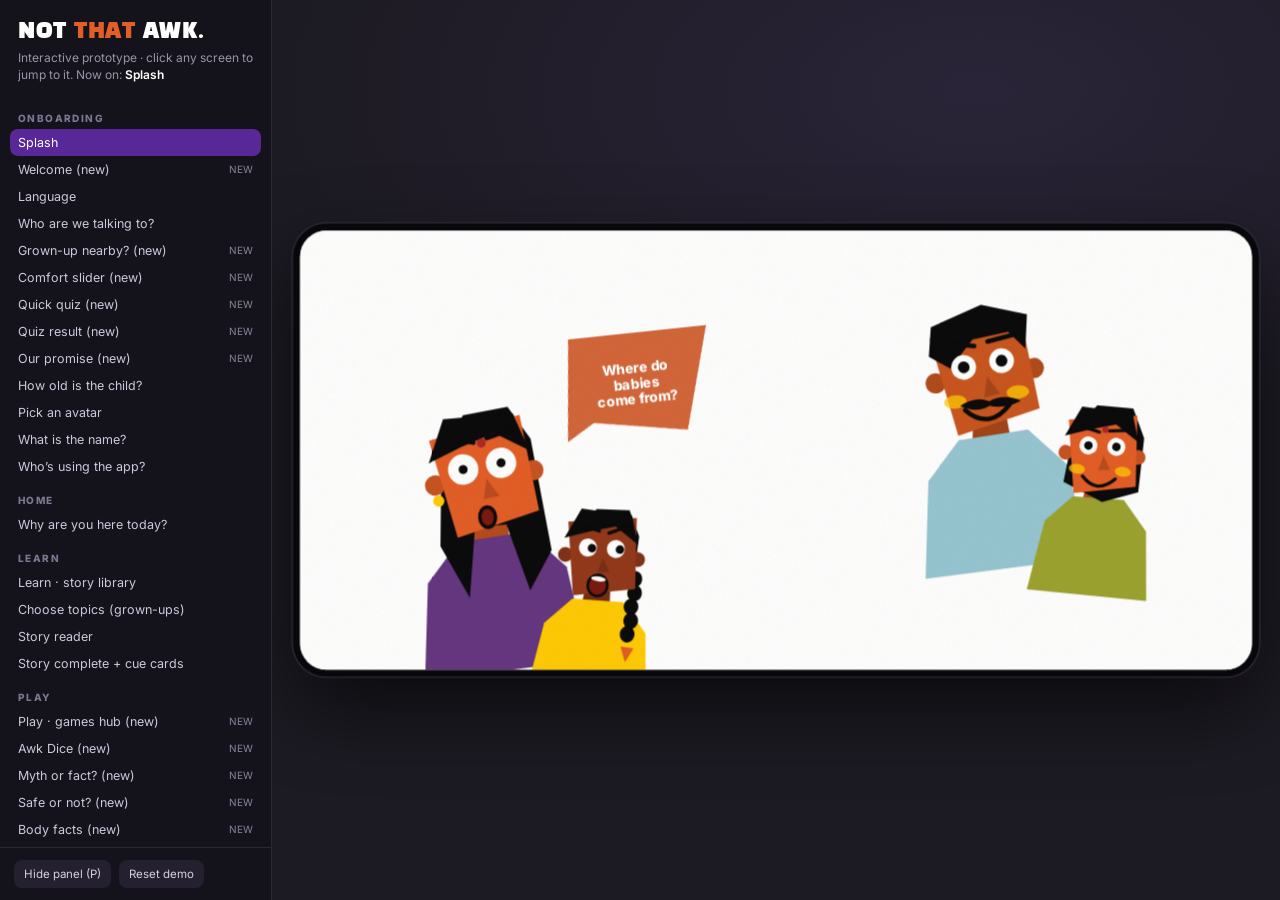
==== commit 2e6ce8f9: "Vector illustration system, 18 real-life stories at three reading levels, awk-level aware diagrams, " ====
--- a/index.html
+++ b/index.html
@@ -30,7 +30,13 @@
     </div>
   </main>
 </div>
+<script src="js/art.js"></script>
+<script src="js/props.js"></script>
+<script src="js/scenes.js"></script>
+<script src="js/scenes2.js"></script>
+<script src="js/scenes3.js"></script>
 <script src="js/data.js"></script>
+<script src="js/stories2.js"></script>
 <script src="js/app.js"></script>
 <script src="js/games.js"></script>
 <script>NTA_boot();</script>
--- a/css/app.css
+++ b/css/app.css
@@ -612,3 +612,213 @@
 #rotHint{position:absolute;left:0;right:0;bottom:calc(14px + env(safe-area-inset-bottom,0px));text-align:center;color:#d9d2e8;font:700 13px var(--body);z-index:25;pointer-events:none}
 #rotHint b{display:inline-block;animation:rotp 2.2s ease-in-out infinite}
 @keyframes rotp{0%,30%{transform:rotate(0)}60%,100%{transform:rotate(-90deg)}}
+
+/* ---- v3: centred onboarding, bigger game grid ---- */
+.intro .art{left:0;right:0;top:36px;bottom:auto;text-align:center;display:flex;justify-content:center}
+.intro .copy{left:0;right:0;top:226px;width:auto;text-align:center}
+.intro .copy h2{font-size:40px;margin:0 0 10px}
+.intro .copy p{margin:0 auto;max-width:520px;font-size:17px}
+.cstack{position:absolute;left:50%;top:44px;width:520px;margin-left:-260px;text-align:center;display:flex;flex-direction:column;align-items:center}
+.cstack h2{margin:6px 0 8px;font-size:42px;line-height:1;color:var(--purple)}
+.cstack p{margin:0 0 20px;font:600 16px/1.45 var(--body);color:#333;max-width:400px}
+.arch{left:50%;margin-left:-215px;top:118px;text-align:center}
+.arch .tip{display:none}
+.promise .pr{text-align:center}.promise .pr svg{display:block;margin:0 auto 8px}
+.tone-copy{padding:0 140px}
+.ph-grid{flex-wrap:wrap;width:830px;left:50%;right:auto;margin-left:-415px;top:92px;gap:16px 18px}
+.pg{width:190px;height:122px;padding:12px}
+.pg h5{font-size:17px;max-width:112px}.pg p{font-size:10px;max-width:112px}
+.pg .ic{left:auto;right:6px;bottom:6px;display:block}.pg .ic svg{width:58px}
+.pg .tg{right:auto;left:10px;top:auto;bottom:8px}
+.ph-bar{bottom:30px}
+.wq-opts{position:absolute;left:50%;top:210px;width:600px;margin-left:-300px;display:flex;flex-direction:column;gap:8px}
+.wq-opts .opt{justify-content:center;text-align:center;padding:11px 16px}
+.mm-grid{position:absolute;left:50%;top:92px;width:600px;margin-left:-300px;display:grid;grid-template-columns:repeat(4,1fr);gap:10px}
+.mc{height:78px;perspective:600px;position:relative;background:none}
+.mc .b,.mc .f{position:absolute;inset:0;display:grid;place-items:center;transition:transform .4s;backface-visibility:hidden;box-shadow:0 0 0 2px var(--ink)}
+.mc .b{background:var(--logo);color:#fff;font:400 30px var(--display)}
+.mc .f{background:#fff;font:800 15px var(--body);transform:rotateY(180deg)}.mc.emoji .f{font-size:34px}
+.mc.up .b,.mc.ok .b{transform:rotateY(180deg)}.mc.up .f,.mc.ok .f{transform:none}.mc.ok .f{background:#e9efc4}
+.mm-info{position:absolute;left:0;right:0;bottom:46px;text-align:center;font:800 13px var(--body);color:#777}
+.ph-grid{width:850px;margin-left:-425px;top:90px;gap:14px}
+.pg{width:160px;height:128px}
+.pg h5{max-width:100px;font-size:16px}.pg p{max-width:100px}
+.ph-bar{bottom:20px}
+.wq-opts{top:236px}
+.ph-grid{width:890px;margin-left:-445px}
+.pg p{max-width:96px;font-size:9.5px}.pg .ic svg{width:48px}.pg .ic{right:4px}
+
+/* ---- v3 splash: logo assembled by the conversation ---- */
+.splash .sf{position:absolute;opacity:0;animation:sfIn .8s .1s cubic-bezier(.2,1,.3,1.15) both}
+.splash .sfl{left:120px;top:206px;width:190px}.splash .sfr{left:610px;top:78px;width:232px}
+.splash .sf img{width:100%;display:block}
+.splash .sf.talk img{animation:talkB .7s ease-in-out 2}
+.splash .sf .em{position:absolute;right:-6px;top:-22px;font-size:30px;opacity:0;transform:scale(0)}
+.splash .sf .em.on{animation:emPop .6s cubic-bezier(.2,1.8,.4,1) both}
+@keyframes sfIn{from{opacity:0;transform:translateY(40px) scale(.8)}to{opacity:1;transform:none}}
+@keyframes talkB{25%{transform:rotate(-4deg) scale(1.05)}60%{transform:rotate(3deg) scale(1.03) translateY(-4px)}}
+@keyframes emPop{from{opacity:0;transform:scale(0) rotate(-40deg)}to{opacity:1;transform:scale(1) rotate(0)}}
+.splash .lg{position:absolute}
+.splash .lp{position:absolute;opacity:0;height:auto;transition:transform .25s cubic-bezier(.2,1.8,.4,1)}
+.splash .lb{position:absolute;opacity:0}.splash .lb img{width:100%;display:block}
+.splash .lb .tx{position:absolute;left:12%;right:12%;top:50%;transform:translateY(-50%);text-align:center;font:800 8px/1.15 var(--body);color:#fff;transition:opacity .3s}
+.splash .lb.o9 .tx{left:16%;right:8%}
+.splash .hint{left:0;right:0;bottom:46px;text-align:center;font:800 11px var(--body);letter-spacing:2px;color:#8a7a9c;opacity:0}
+.splash .go{opacity:0}
+.splash.done .lp,.splash.done .lb{opacity:1}
+.splash.done .hint{animation:rise .6s both}.splash.done .go{animation:rise .6s both,nudge 1.2s .6s ease-in-out infinite}
+.splash.skip .sf{display:none}.splash.skip .lp,.splash.skip .lb{opacity:1}.splash.skip .lb .tx{opacity:0}
+.splash.done .lp:hover{transform:rotate(-5deg) scale(1.07) translateY(-4px)}
+.splash.done .lp:active{transform:scale(.94)}
+
+/* ---- v3 delight: progressive reveals + micro-interactions ---- */
+@keyframes cin{from{opacity:0;transform:translateY(26px) scale(.82) rotate(var(--r,0deg))}}
+.who3 .who,.langs .lang,.promise .pr,.opts .opt,.tiles .tile,.ph-grid .pg,.users>*,.avgrid>*,.mh>*,.pills button{animation:cin .55s cubic-bezier(.2,1.5,.4,1) backwards}
+.who3 .who:nth-child(1),.langs .lang:nth-child(1),.promise .pr:nth-child(1),.opts .opt:nth-child(1),.tiles .tile:nth-child(1),.ph-grid .pg:nth-child(1),.users>*:nth-child(1),.avgrid>*:nth-child(1),.mh>*:nth-child(1){animation-delay:.35s}
+.who3 .who:nth-child(2),.langs .lang:nth-child(2),.promise .pr:nth-child(2),.opts .opt:nth-child(2),.tiles .tile:nth-child(2),.ph-grid .pg:nth-child(2),.users>*:nth-child(2),.avgrid>*:nth-child(2),.mh>*:nth-child(2){animation-delay:.6s}
+.who3 .who:nth-child(3),.langs .lang:nth-child(3),.promise .pr:nth-child(3),.opts .opt:nth-child(3),.tiles .tile:nth-child(3),.ph-grid .pg:nth-child(3),.users>*:nth-child(3),.avgrid>*:nth-child(3),.mh>*:nth-child(3){animation-delay:.85s}
+.promise .pr:nth-child(4),.opts .opt:nth-child(4),.ph-grid .pg:nth-child(4),.users>*:nth-child(4),.avgrid>*:nth-child(4){animation-delay:1.1s}
+.ph-grid .pg:nth-child(5),.avgrid>*:nth-child(5){animation-delay:1.3s}.ph-grid .pg:nth-child(n+6),.avgrid>*:nth-child(n+6){animation-delay:1.5s}
+.langs .lang:nth-child(n+4){animation-delay:1s}
+.agree{animation:cin .6s 1.7s cubic-bezier(.2,1.5,.4,1) backwards}
+.cstack>*{animation:cin .55s cubic-bezier(.2,1.5,.4,1) backwards}
+.cstack>*:nth-child(2){animation-delay:.3s}.cstack>*:nth-child(3){animation-delay:.9s}.cstack>div:last-child{animation-delay:1.5s}
+.arch{animation:cin .7s .3s cubic-bezier(.2,1.5,.4,1) backwards}
+.btn,.foot button,.opt,.lang,.who,.pg,.tile{transition:transform .18s cubic-bezier(.2,1.8,.4,1),box-shadow .18s}
+.btn:active,.foot button:active,.opt:active,.lang:active{transform:scale(.94)!important}
+.btn:hover,.foot button:hover{animation:wig .5s}
+@keyframes wig{25%{transform:rotate(-2.5deg) scale(1.04)}60%{transform:rotate(2deg) scale(1.04)}}
+.who:active,.pg:active,.tile:active{transform:scale(.96)!important}
+.spk{position:absolute;width:8px;height:8px;pointer-events:none;z-index:70;margin:-4px;transform:rotate(45deg);animation:spk .55s ease-out forwards}
+@keyframes spk{to{transform:translate(var(--dx),var(--dy)) rotate(300deg) scale(0);opacity:0}}
+.ib:hover{animation:wig .5s}
+.dots i{transition:all .3s cubic-bezier(.2,1.8,.4,1)}
+.sway{animation:sway 4s ease-in-out infinite}
+.splash.enter .hint,.splash.enter .go{animation:none;opacity:0}
+.splash.done.enter .hint{animation:rise .6s both}
+.splash.done.enter .go{animation:rise .6s both,nudge 1.2s .6s ease-in-out infinite}
+
+/* ---- v3.1: one header row, scrolling game row, calm transitions ---- */
+.ib.gear{top:20px}.ib.tr,.ib.tr.close{top:22px}
+.chip{top:44px;transform:translateY(-50%)}
+.eyebrow.low{top:78px}
+.ph-grid{position:absolute;left:0;right:0;width:auto;margin:0;top:150px;height:212px;display:flex;flex-wrap:nowrap;justify-content:flex-start;gap:22px;padding:14px 64px 20px;overflow-x:auto;overflow-y:hidden;scroll-snap-type:x proximity;scrollbar-width:none;cursor:grab}
+.ph-grid::-webkit-scrollbar{display:none}
+.ph-grid:active{cursor:grabbing}
+.pg{flex:none;width:168px;height:176px;padding:14px;scroll-snap-align:center;margin-top:6px}
+.pg h5{font-size:20px;max-width:none}
+.pg p{font-size:11px;max-width:none}
+.pg .ic{left:0;right:0;bottom:10px;display:grid}.pg .ic svg{width:64px}
+.pg .tg{left:auto;right:8px;top:8px;bottom:auto}
+.ph-nv{position:absolute;top:226px;width:38px;height:38px;border-radius:50%;background:#fff;box-shadow:0 0 0 1px var(--ink);display:grid;place-items:center;z-index:6;transition:transform .15s}
+.ph-nv svg{width:18px;height:18px}.ph-nv:hover{transform:scale(1.15)}
+.ph-nv.l{left:14px}.ph-nv.r{right:14px}
+.ph-bar{bottom:14px}
+.screen.quick *{animation-delay:0s!important}
+.screen.quick .who,.screen.quick .lang,.screen.quick .pg,.screen.quick .tile,.screen.quick .mh>*,.screen.quick .pr,.screen.quick .opt{animation-duration:.3s}
+
+/* ---- splash: keep the people, make it pretty ---- */
+.splash{background:radial-gradient(circle at 50% 44%,#fff 0,#fff6df 55%,#fde0cf 130%)}
+.splash.skip .sf{display:block;opacity:1;animation:none}
+.splash.skip .sfl{left:46px;top:196px}.splash.skip .sfr{left:686px;top:178px}
+.splash.skip .sf .em{display:none}
+.splash.done .sf img{animation:sway 4.5s ease-in-out infinite}
+.splash.done .sfr img{animation-delay:-2s}
+.splash.done .sf:hover img{animation:giggle .5s}
+.splash .bgfx{position:absolute;inset:0;pointer-events:none;z-index:0}
+.splash .bgfx i{position:absolute;display:block;opacity:.0;animation:bgIn .9s both,drift 7s ease-in-out infinite}
+.splash .bgfx .b1{left:-40px;top:-50px;width:190px;height:190px;border-radius:50%;background:#ffcb05;animation-delay:.2s,0s}
+.splash .bgfx .b2{right:-50px;bottom:-60px;width:230px;height:230px;border-radius:50%;background:#96c5d1;animation-delay:.4s,-2s}
+.splash .bgfx .b3{right:70px;top:26px;width:70px;height:70px;background:#9ca32f;clip-path:polygon(50% 0,100% 100%,0 100%);animation-delay:.6s,-3s}
+.splash .bgfx .b4{left:90px;bottom:34px;width:54px;height:54px;background:#e35e26;clip-path:polygon(0 12%,100% 0,88% 100%,10% 88%);animation-delay:.8s,-4s}
+.splash .bgfx .b5{left:228px;top:34px;width:34px;height:34px;background:#653781;border-radius:50%;animation-delay:1s,-1s}
+.splash .bgfx .b6{right:210px;bottom:30px;width:40px;height:40px;background:#ffcb05;clip-path:polygon(50% 0,62% 38%,100% 50%,62% 62%,50% 100%,38% 62%,0 50%,38% 38%);animation-delay:1.2s,-5s}
+@keyframes bgIn{to{opacity:.85}}
+@keyframes drift{50%{transform:translateY(-10px) rotate(6deg)}}
+.splash .lg,.splash .sf{z-index:2}
+/* play cards: more room so icons never touch the copy */
+.pg{height:190px}.ph-grid{height:226px}
+.pg p{max-width:132px}
+.pg .ic svg{width:54px}
+.splash .bgfx .b4{left:30px;bottom:auto;top:112px}
+
+/* ---- v3.2: top bar = settings (left) · avatar + language/close (right); content sits lower ---- */
+.chip,.chip.sm{left:auto;right:80px;top:44px;transform:translateY(-50%)}
+.chip b{display:none}
+.chip img,.chip.sm img{height:46px}
+.tiles{top:150px}
+.tile .face{height:150px}
+.chip,.chip.sm{top:21px;transform:none}
+.tile .face{height:157px}
+
+/* ---- v3.3 alignment pass: 34px side margins, titles centred, groups centred ---- */
+.gl{left:70px;top:98px;width:300px;height:300px}
+.gl-side{left:410px;top:112px;width:450px}
+.ama{left:50%;right:auto;width:852px;margin-left:-426px;top:96px}
+.ama-cta{position:absolute;left:0;right:0;bottom:18px;display:flex;justify-content:center}
+.card-area{left:410px;width:450px}.lvl{left:410px}
+.dice-wrap{left:90px}.shadow{left:105px}.roll-hint{left:90px}
+
+/* splash: plain white, nothing decorative */
+.splash{background:#fff}
+.splash .bgfx{display:none}
+.splash .lb.o9 .tx{left:22%;right:10%}
+.hi-row{gap:6px}.hi-row button{padding:8px 10px;font-size:15px}
+.ama-cta{bottom:8px}
+.splash .lb.o9 .tx{left:18%;right:18%;top:62%}
+
+/* intro: illustration, then a clear gap, then the copy */
+.intro .art{top:50px;height:176px;align-items:flex-end}
+.intro .copy{top:262px}
+
+/* spacing fixes */
+.agree{top:292px}
+.tone-copy{top:200px}
+.cstack{top:40px}.cstack img{height:100px!important}
+.mh{top:120px}
+.sess{padding-top:8px;padding-bottom:8px}
+.ama{top:98px}
+.agree{top:274px}
+.cstack{top:26px}.cstack img{height:92px!important}.cstack h2{margin:2px 0 6px}.cstack p{margin-bottom:16px;max-width:460px}
+.cstack img{margin-bottom:16px}
+
+/* play hub spacing: heading and cards sit higher, clear air above the CTAs */
+.eyebrow.low{top:62px}
+.ph-grid{top:128px}
+.ph-nv{top:204px}
+.ph-bar{bottom:24px}
+
+/* splash heads: alive */
+.splash .sf{width:260px;height:auto}.splash .sfl{left:110px;top:170px}.splash .sfr{left:600px;top:70px}
+.splash .sf .sg{display:block;width:100%;overflow:visible}
+.splash.skip .sfl{left:46px;top:188px;width:200px}.splash.skip .sfr{left:676px;top:174px;width:200px}
+.splash .sf img{display:none}
+.lid{animation:blink 4.2s infinite}
+@keyframes blink{0%,93%,100%{opacity:0}95.5%{opacity:1}}
+.sh-m .lid{animation-delay:-1s}.sh-p .lid{animation-delay:-2.3s}.sh-a .lid{animation-delay:-3.1s}
+.splash .sh{transform-box:fill-box}
+.splash.done .sf .sg{animation:sway 5s ease-in-out infinite}
+.splash.done .sfr .sg{animation-delay:-2.2s}
+.splash.skip .sf{display:block}
+
+/* ---- v4: drawn scenes, real-story badge, per-age colour worlds ---- */
+#stage[data-age="y"]{--paper:#fffaf0;--cap:#e35e26;--agec:#e35e26}
+#stage[data-age="m"]{--paper:#f4f9f8;--cap:#59662e;--agec:#59662e}
+#stage[data-age="o"]{--paper:#f7f4fb;--cap:#592898;--agec:#592898}
+.sl.bg-scene{background:var(--paper)}
+.scn{position:absolute;inset:0}.scn svg{width:100%;height:100%;display:block}
+.sl .banner.cap{background:var(--cap);z-index:4;padding:10px 24px;font-weight:800;line-height:1.32}
+#stage[data-age="y"] .sl .banner.cap{font-size:18px}
+.tonechip{position:absolute;right:16px;top:14px;z-index:5;font:800 10px var(--body);letter-spacing:.8px;text-transform:uppercase;background:#fff;color:var(--ink);padding:5px 10px;box-shadow:0 0 0 1.5px var(--ink);transform:rotate(1.5deg)}
+.facts{position:absolute;left:50%;top:50%;width:640px;margin:-168px 0 0 -320px;background:#fff;padding:22px 28px;box-shadow:0 0 0 3px var(--ink),10px 10px 0 3px var(--yellow);color:var(--ink);transform:rotate(-.6deg)}
+.facts small{font:400 12px var(--display);letter-spacing:1.6px;color:var(--cap)}
+.facts h4{margin:4px 0 10px;font:400 34px/1 var(--display);color:var(--purple)}
+.facts ul{margin:0 0 12px;padding-left:20px;font:700 14.5px/1.45 var(--body)}
+.facts li{margin:4px 0}
+.facts blockquote{margin:0;padding:10px 14px;background:var(--cream);font:700 14px/1.4 var(--body);border-left:5px solid var(--orange)}
+.lc .th svg{position:absolute;inset:0;width:100%;height:100%}
+.lc .th .rl,.thw .rl{position:absolute;left:8px;bottom:8px;font:800 9px var(--body);letter-spacing:1px;background:#0b0b0b;color:#fff;padding:3px 8px;z-index:3}
+.tc .wmsvg{position:absolute;inset:0;opacity:.28;overflow:hidden;mix-blend-mode:multiply}.tc .wmsvg svg{width:100%;height:100%}
+.pills button.on{background:var(--agec,var(--purple));box-shadow:0 3px 0 rgba(0,0,0,.35)}
+.sl .banner{background:var(--cap,var(--orange))}.sl .banner.alt{background:var(--logo)}
+.sl .art.chart{position:absolute;z-index:2}
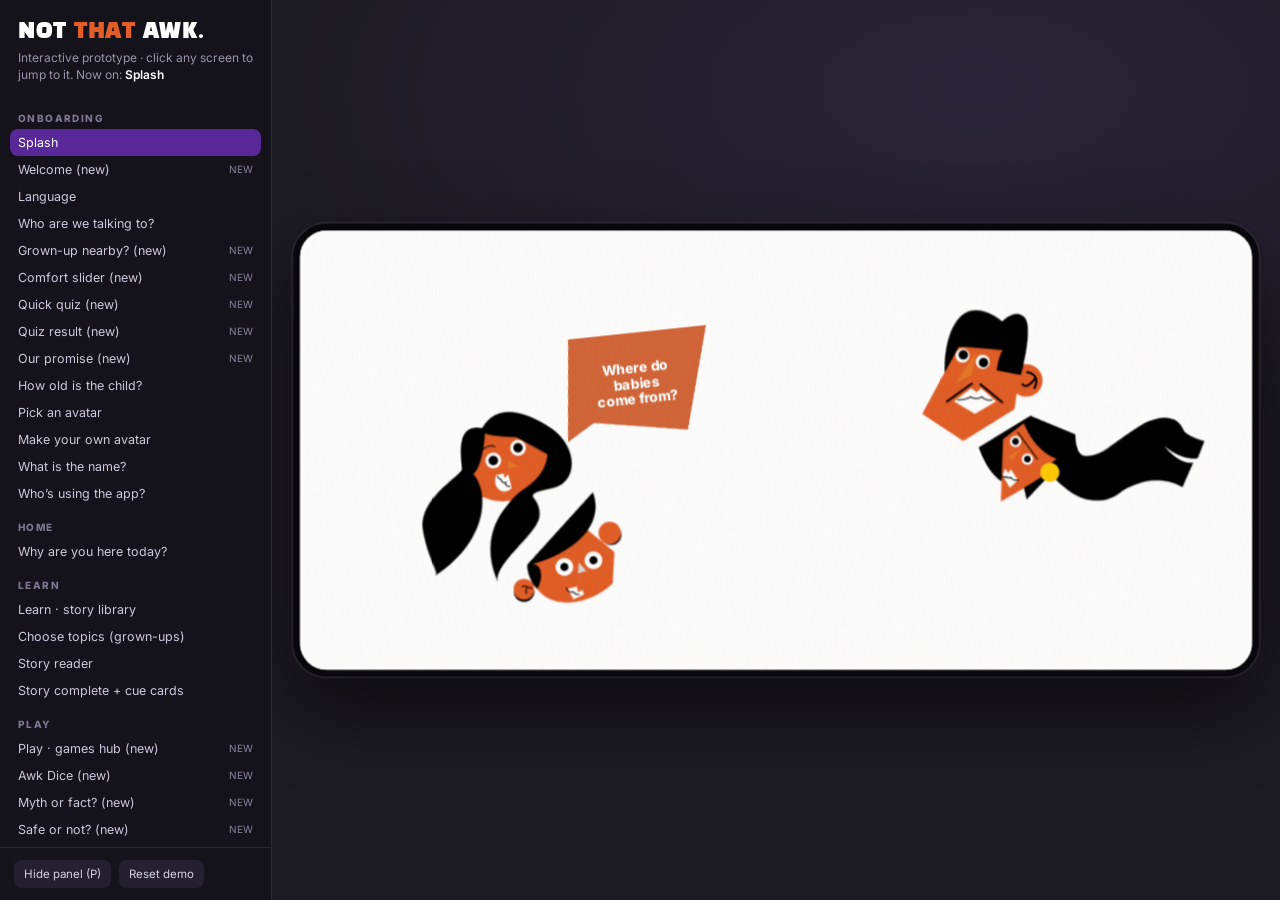
==== commit 649bbe33: "First-visit-only onboarding, hero and make-your-own avatars that star in stories, anatomy diagrams g" ====
--- a/index.html
+++ b/index.html
@@ -31,6 +31,7 @@
   </main>
 </div>
 <script src="js/art.js"></script>
+<script src="js/avatars.js"></script>
 <script src="js/props.js"></script>
 <script src="js/scenes.js"></script>
 <script src="js/scenes2.js"></script>
--- a/css/app.css
+++ b/css/app.css
@@ -822,3 +822,57 @@
 .pills button.on{background:var(--agec,var(--purple));box-shadow:0 3px 0 rgba(0,0,0,.35)}
 .sl .banner{background:var(--cap,var(--orange))}.sl .banner.alt{background:var(--logo)}
 .sl .art.chart{position:absolute;z-index:2}
+
+/* splash: original illustrations, alive through motion only */
+.splash .sf{width:215px}.splash .sfr{width:287px}
+.splash.skip .sfl{width:190px}.splash.skip .sfr{width:250px;left:672px}
+.splash .sf .sg{display:block;width:100%;height:auto;transform-origin:50% 100%}
+.splash .sf .sg.talk{animation:talkB .55s ease-in-out infinite}
+.splash.done .sf .sg:not(.talk){animation:sway 4.5s ease-in-out infinite}
+
+/* the drawn scene is framed below the caption so text in the art is never covered */
+.scn svg{position:absolute;left:0;bottom:0;width:100%;height:80%}
+.lc .th svg,.tc .wmsvg svg{height:100%}
+.sl .banner.cap{padding:10px 46px}
+
+/* ---- avatars: tabs, heroes, builder ---- */
+.avtabs{position:absolute;left:0;right:0;top:106px;display:flex;gap:8px;justify-content:center;align-items:center;z-index:4}
+.avtabs button{padding:6px 14px;border-radius:99px;background:#fff;box-shadow:0 0 0 1.5px #cfc8dc;font:700 12.5px var(--body);color:#555;transition:.2s}
+.avtabs button.on{background:var(--agec,var(--purple));color:#fff;box-shadow:0 3px 0 rgba(0,0,0,.3)}
+.avtabs .mkbtn{background:var(--yellow);color:var(--ink);box-shadow:0 0 0 2px var(--ink),3px 3px 0 var(--ink);margin-left:14px}
+.avtabs .mkbtn:hover{transform:translate(-1px,-1px)}
+.avgrid.heroes,.avgrid.mine{grid-template-columns:repeat(4,1fr);top:152px;width:640px;margin-left:-320px;gap:10px 8px}
+.avgrid.heroes .av,.avgrid.mine .av{height:118px;flex-direction:column;display:flex;align-items:center;justify-content:flex-end}
+.avgrid .av img{max-height:92px}
+.avgrid .av small{font:800 10.5px var(--body);color:#555;margin-top:2px}
+.avgrid.heroes .av img,.avgrid.mine .av img{height:96px;width:auto}
+.avempty{grid-column:1/-1;text-align:center;font:700 14px/1.5 var(--body);color:#777;padding-top:30px}
+.mkl{position:absolute;left:44px;top:100px;width:300px;text-align:center}
+.mkp{width:190px;height:226px;margin:0 auto;background:var(--cream);box-shadow:0 0 0 2px var(--ink),7px 7px 0 var(--yellow);display:grid;place-items:center;transform:rotate(-1.5deg)}
+.mkp svg{width:170px;height:auto}
+.mkphoto{display:flex;gap:8px;justify-content:center;margin-top:16px}
+.mknote{font:600 11px/1.4 var(--body);color:#777;margin:8px auto 0;max-width:260px}
+.mkph{width:44px;height:44px;border-radius:50%;object-fit:cover;box-shadow:0 0 0 2px var(--ink);position:absolute;left:12px;top:150px}
+.mkr{position:absolute;left:372px;top:98px;width:528px;display:flex;flex-direction:column;gap:7px}
+.mkrow{display:flex;gap:10px;align-items:center}
+.mkrow b{flex:none;width:78px;font:800 11px var(--body);letter-spacing:.8px;text-transform:uppercase;color:var(--purple)}
+.mkrow>div{display:flex;flex-wrap:wrap;gap:5px}
+.sw2{width:26px;height:26px;border-radius:50%;box-shadow:0 0 0 1.5px #0003;transition:transform .15s}
+.sw2:hover{transform:scale(1.15)}.sw2.on{box-shadow:0 0 0 3px var(--ink);transform:scale(1.18)}
+.ch2{padding:4px 9px;border-radius:99px;background:#fff;box-shadow:0 0 0 1.5px #cfc8dc;font:700 11px var(--body);color:#555;transition:.15s}
+.ch2:hover{box-shadow:0 0 0 1.5px var(--purple);color:var(--purple)}.ch2.on{background:var(--purple);color:#fff;box-shadow:0 2px 0 #2f0f57}
+.camsheet{left:216px;top:34px;width:500px;height:360px;padding:0;overflow:hidden;background:#000}
+.camsheet video{width:100%;height:100%;object-fit:cover;transform:scaleX(-1)}
+.camguide{position:absolute;left:50%;top:44%;width:170px;height:210px;margin:-105px 0 0 -85px;border:3px dashed #fff;border-radius:50%;pointer-events:none}
+.camact{position:absolute;left:0;right:0;bottom:14px;display:flex;gap:12px;justify-content:center}
+.avtabs{top:124px}
+.avgrid{top:168px!important;gap:8px 8px}
+.av{height:84px}.av img{max-height:80px;max-width:92px}
+.avgrid.heroes,.avgrid.mine{top:166px!important;gap:6px 8px}
+.avgrid.heroes .av,.avgrid.mine .av{height:100px}
+.avgrid.heroes .av img,.avgrid.mine .av img{height:76px}
+.mkl{top:92px}
+.mkp{width:150px;height:178px}.mkp svg{width:136px}
+.mkphoto{margin-top:12px}
+.mknote{font-size:10.5px;max-width:240px;margin-top:6px}
+.mkph{left:34px;top:140px;width:38px;height:38px}
